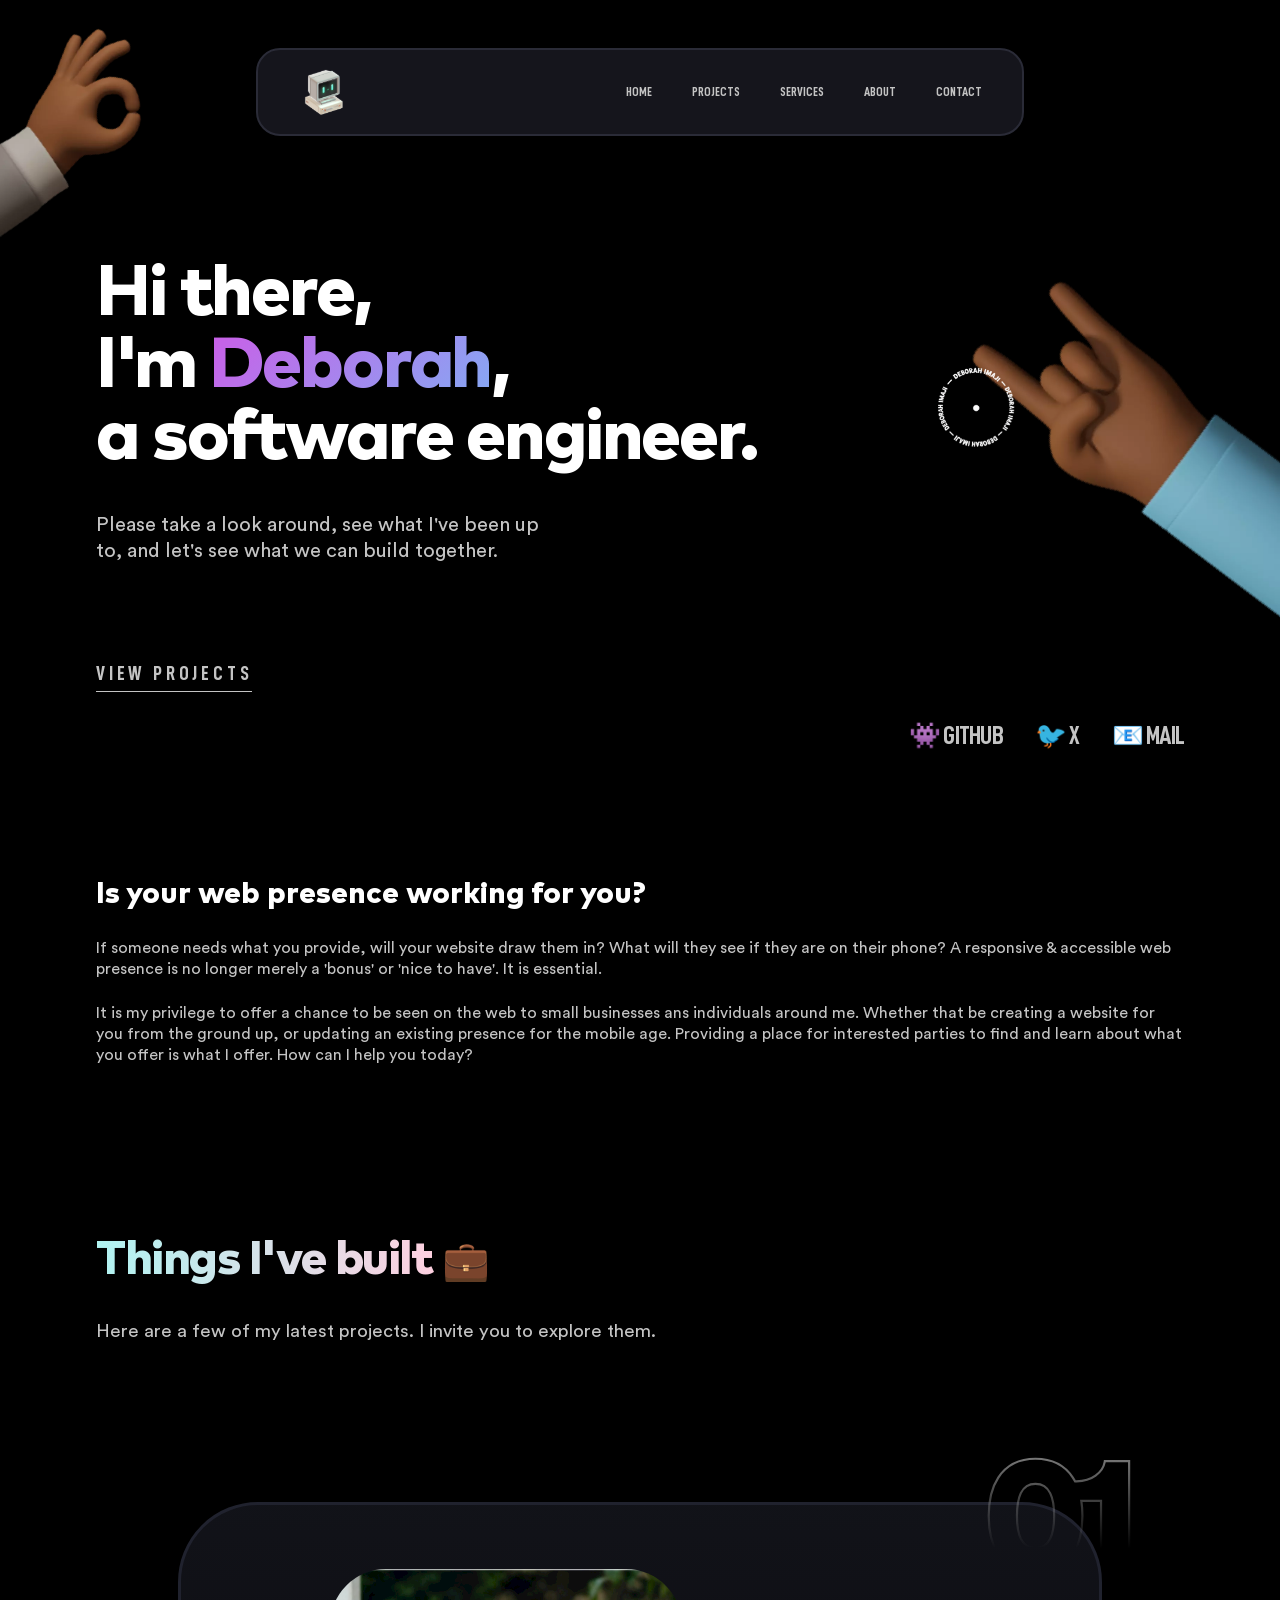
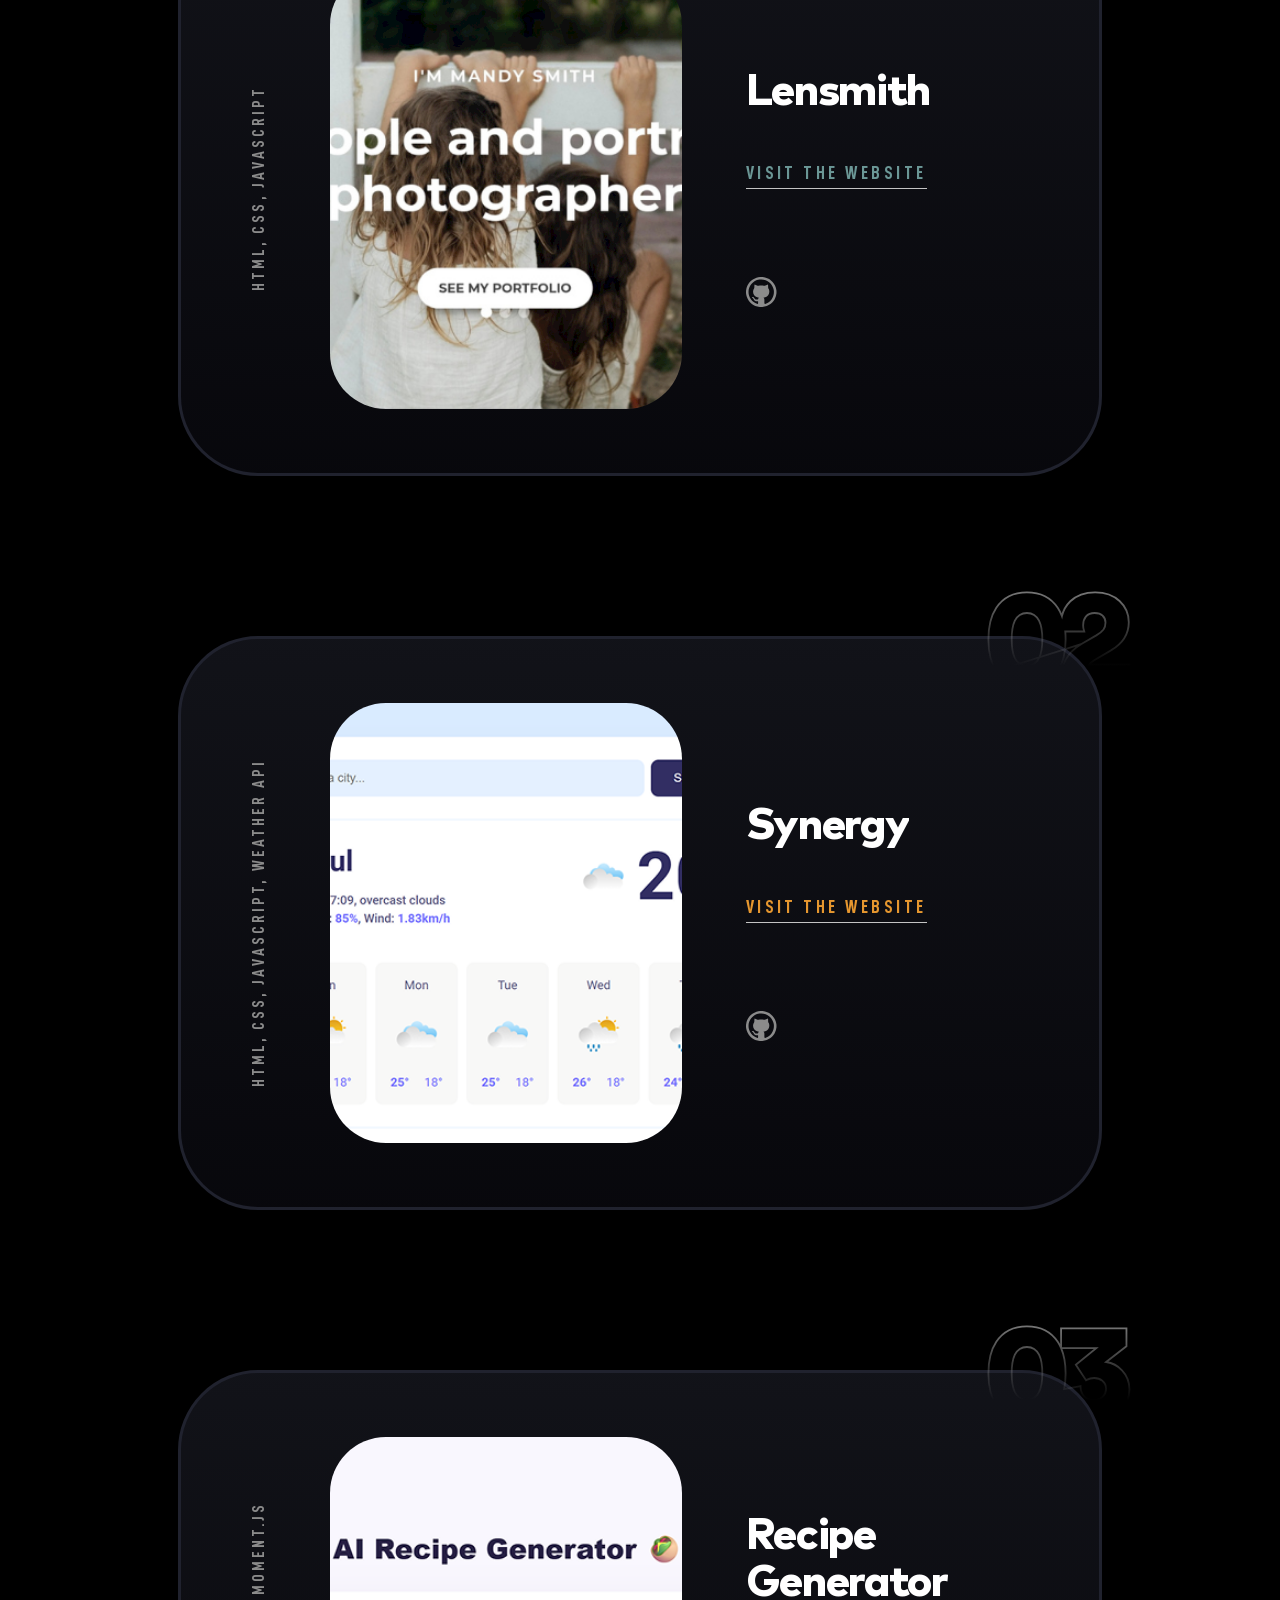
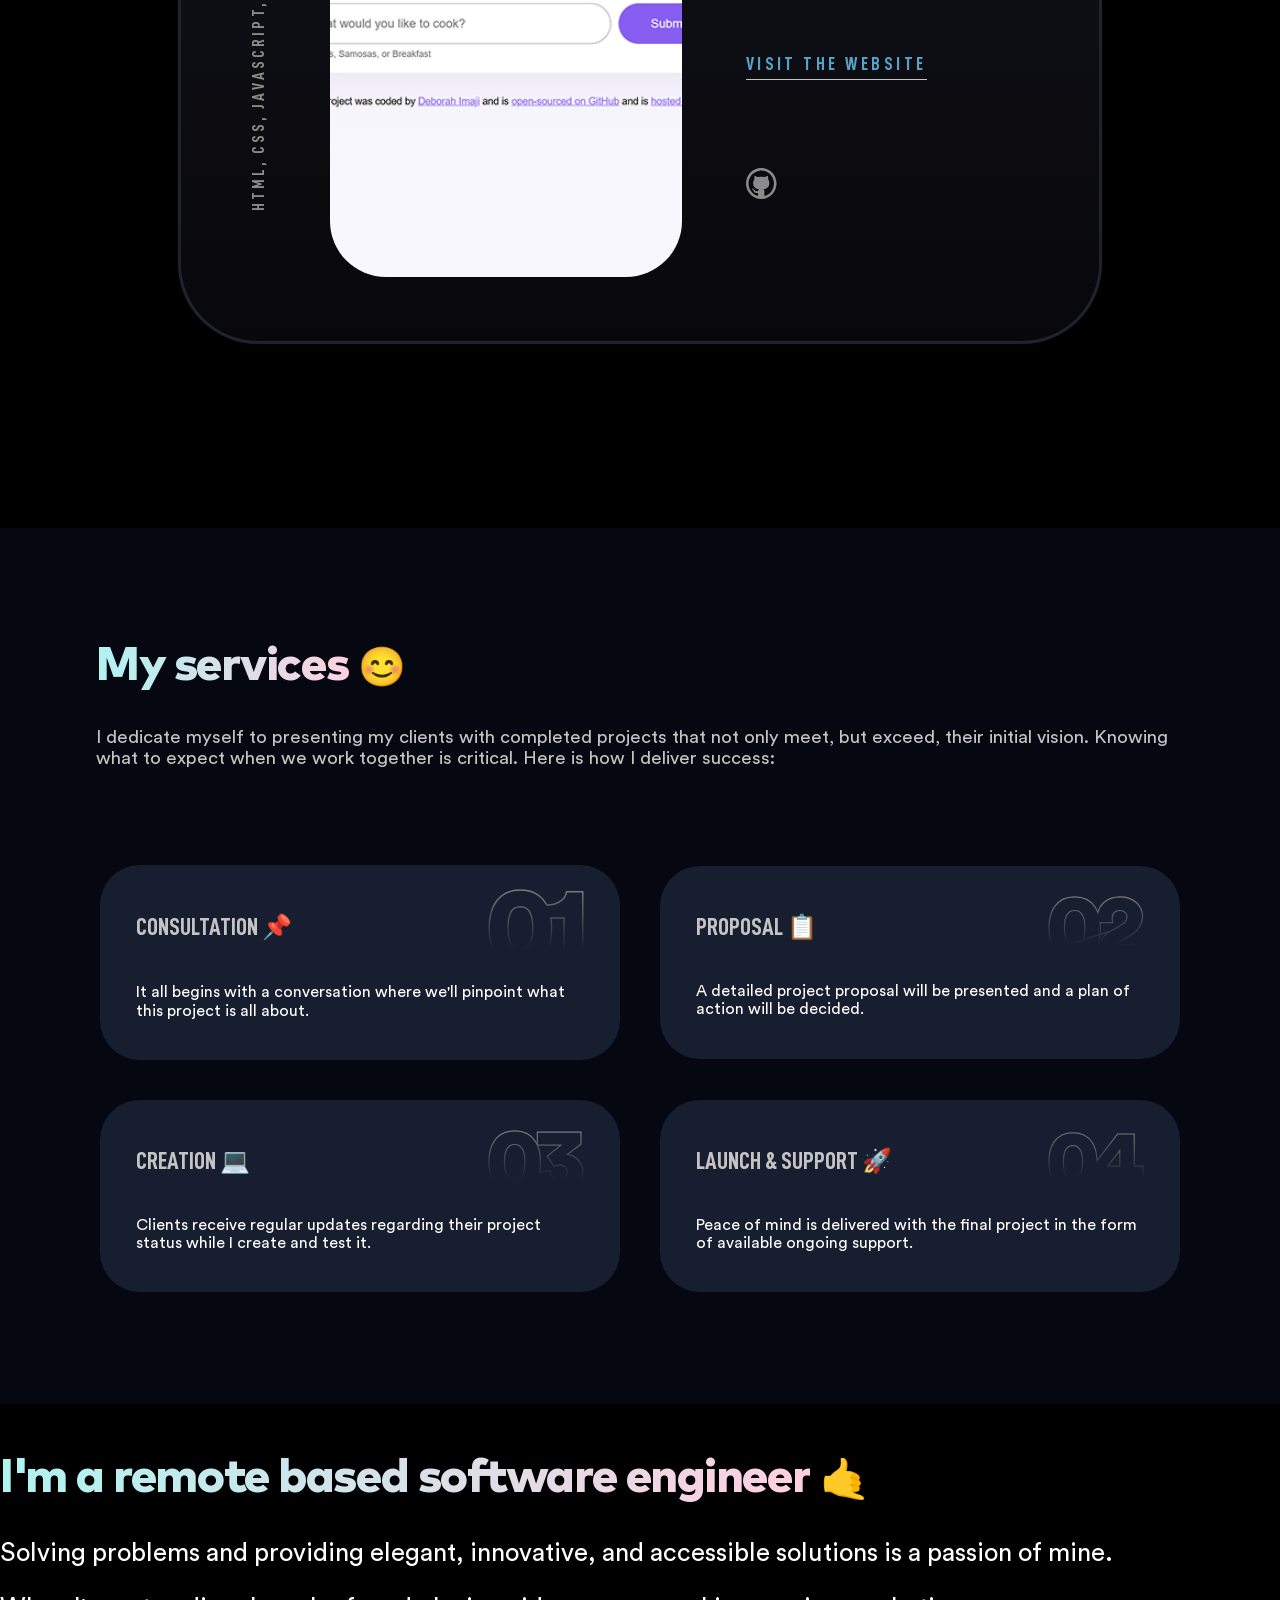
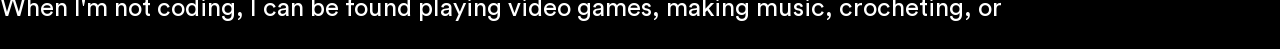
==== app/index.html @ 39cd3467 "Built services mobile" ====
<!DOCTYPE html>
<html lang="en">
	<head>
    	<meta charset="utf-8">
    	<meta name="description" content="Your description goes here">
    	<meta name="keywords" content="one, two, three">
    <meta name="viewport" content="width=device-width, initial-scale=1.0">

    <!-- FAVICON -->
    <link rel="icon" href="assets/favicon/favicon.ico">
    <link rel="apple-touch-icon" href="assets/favicon/apple-touch-icon.png">
    <link rel="manifest" href="assets/favicon/site.webmanifest">

		<title>Deborah Imaji</title>

		<!-- external CSS link -->
		<link rel="stylesheet" href="css/normalize.css">
		<link rel="stylesheet" href="css/style.css">
	</head>
	<body>

    <div class="preloader is-inview">
            <div class="preloader__wrapper">
              <div class="preloader__left">
                <img src="assets/images/deborah-imaji-logo.png" alt="Deborah's computer logo">
              </div>

              <div class="preloader__right">
      <div class="preloader__track">
        <p class="preloader__text">HTML</p>
        <p class="preloader__text">CSS</p>
        <p class="preloader__text">JAVASCRIPT</p>
        <p class="preloader__text">HTML</p>
        <p class="preloader__text">CSS</p>
        <p class="preloader__text">JAVASCRIPT</p>
      </div>
    </div>
            </div>
    </div>

    <div class="cursor"></div>

    <!-- NAVBAR -->
    <nav class="navbar">
      <img src="assets/images/deborah-imaji-logo.png" alt="Deborah's computer logo" class="nav-logo">

      <div class="nav-links">
        <a href="#home">HOME</a>
        <a href="#projects">PROJECTS</a>
        <a href="#services">SERVICES</a>
        <a href="#about">ABOUT</a>
        <a href="#contact">CONTACT</a>
      </div>

      <button class="nav-burger" id="navBurger">
        <svg width="57" height="20" viewBox="0 0 26 20"><path fill="transparent" stroke-width="1.5" stroke="#c4c4c4" d="M 2 2.5 L 57 2.5"></path><path fill="transparent" stroke-width="1.5" stroke="#c4c4c4" d="M 2 9.423 L 57 9.423" opacity="1"></path><path fill="transparent" stroke-width="1.5" stroke="#c4c4c4" d="M 2 16.346 L 27 16.346"></path></svg>
      </button>
    </nav>

    <div class="nav-menu" id="navMenu">
      <div>
        <h4 class="nav-menu-h4">DON'T BE A STRANGER</h4>
        <div class="nav-menu-socials">
          <a target="_blank" href="https://github.com/DeborahImj">👾 GITHUB</a>
          <a target="_blank" href="https://x.com/DeborahImajiEng">🐦 X</a>
          <a target="_blank" href="mailto:deborahimajieng@gmail.com">📧 MAIL</a>
        </div>
      </div>

      <div>
        <h4 class="nav-menu-h4">NEED A WEBSITE?</h4>
        <a href="mailto:deborahimajieng@gmail.com" target="_blank" class="nav-menu-cta">Tell me about it</a>
      </div>

      <div>
        <h4 class="nav-menu-h4">FEATURED PROJECTS</h4>
        <div class="nav-menu-projects">
          <a target="_blank" href="https://lensmith.netlify.app/">
            <img src="assets/images/lensmith-preview.png" alt="Lensmith project">
            <h2>Lensmith</h2>
          </a>
          <a href="https://the-synergy-app.netlify.app/" target="_blank">
            <img src="assets/images/synergy-preview.png" alt="Synergy project">
            <h2>Synergy</h2>
          </a>
          <a href="https://myrecipegenerator.netlify.app/" target="_blank">
            <img src="assets/images/recipe-generator-preview.png" alt="Recipe generator project">
            <h2>
              Recipe<br>
              Generator
            </h2>
          </a>
        </div>
      </div>
    </div>

    <!-- HOME SECTION -->
    <section id="home" class="home-section">
      <div class="home-wrapper">
        <h1 class="home-heading">
        <span>Hi there,</span><br>
        <span>I'm <span class="home-gradient">Deborah</span>,</span><br>
        <span>a software engineer.</span>
      </h1>
      <p class="home-desc">
        Please take a look around, see what I've been up to, and let's see what we can build together.
      </p>
      <a href="#projects" class="home-projects">VIEW PROJECTS</a>

      <div class="home-socials">
        <a target="_blank" href="https://github.com/DeborahImj">👾 GITHUB</a>
          <a target="_blank" href="https://x.com/DeborahImajiEng">🐦 X</a>
          <a target="_blank" href="mailto:deborahimajieng@gmail.com">📧 MAIL</a>
      </div>
      </div>
    </section>


    <!-- HOOK SECTION -->
    <section class="hook-section">
      <h3 class="hook-heading">Is your web presence working for you?</h3>
      <p class="hook-desc">
        If someone needs what you provide, will your website draw them in? What will they see if they are on their phone? A responsive & accessible web presence is no longer merely a 'bonus' or 'nice to have'. It is essential.
      </p>
      <p class="hook-desc">
        It is my privilege to offer a chance to be seen on the web to small businesses ans individuals around me. Whether that be creating a website for you from the ground up, or updating an existing presence for the mobile age. Providing a place for interested parties to find and learn about what you offer is what I offer. How can I help you today?
      </p>
    </section>


    <!-- PROJECTS SECTION -->
    <section id="projects" class="projects-section">
      <h2 class="heading-2">
        <span>Things I've built </span>
        <small>💼</small>
      </h2>
      <p class="section-paragraph">
        Here are a few of my latest projects. I invite you to explore them.
      </p>

      <div class="project-card project1">
        <div class="project-card-left">
          <h4 class="project-card-h4">HTML, CSS, JAVASCRIPT</h4>
        </div>

        <div class="project-card-middle">
          <svg width="0" height="0" style="position:absolute">
            <filter id="filter-0">
              <feTurbulence type="fractalNoise" baseFrequency="0.008 0.02" numOctaves="2" seed="4" result="noise"/>
              <feDisplacementMap in="SourceGraphic" in2="noise" scale="0" xChannelSelector="R" yChannelSelector="G"/>
            </filter>
          </svg>

          <div class="project-card-images">
            <img class="img-a" src="assets/images/lensmith-preview.png" alt="Lensmith preview">
            <img class="img-b" src="assets/images/lensmith02.png" alt="Lensmith alternate view">
          </div>
        </div>

        <div class="project-card-right">
          <h3>Lensmith</h3>
          <a href="https://lensmith.netlify.app/" target="_blank" class="project-card-link">VISIT THE WEBSITE</a>
          <a href="https://github.com/DeborahImaji/lensmith" target="_blank">
            <img src="assets/images/github.svg" alt="GitHub icon">
          </a>
        </div>
      </div>
      
      <div class="project-card project2">
        <div class="project-card-left">
          <h4 class="project-card-h4">HTML, CSS, JAVASCRIPT, WEATHER API</h4>
        </div>

        <div class="project-card-middle">
          <svg width="0" height="0" style="position:absolute">
            <filter id="filter-0">
              <feTurbulence type="fractalNoise" baseFrequency="0.008 0.02" numOctaves="2" seed="4" result="noise"/>
              <feDisplacementMap in="SourceGraphic" in2="noise" scale="0" xChannelSelector="R" yChannelSelector="G"/>
            </filter>
          </svg>

          <div class="project-card-images">
            <img class="img-a" src="assets/images/synergy-preview.png" alt="Synergy preview">
            <img class="img-b" src="assets/images/synergy02.png" alt="Synergy alternate view">
          </div>
        </div>

        <div class="project-card-right">
          <h3>Synergy</h3>
          <a href="https://the-synergy-app.netlify.app/" target="_blank" class="project-card-link">VISIT THE WEBSITE</a>
          <a href="https://github.com/DeborahImaji/synergy" target="_blank">
            <img src="assets/images/github.svg" alt="GitHub icon">
          </a>
        </div>
      </div>
      
      <div class="project-card project3">
        <div class="project-card-left">
          <h4 class="project-card-h4">HTML, CSS, JAVASCRIPT, MOMENT.JS</h4>
        </div>

        <div class="project-card-middle">
          <svg width="0" height="0" style="position:absolute">
            <filter id="filter-0">
              <feTurbulence type="fractalNoise" baseFrequency="0.008 0.02" numOctaves="2" seed="4" result="noise"/>
              <feDisplacementMap in="SourceGraphic" in2="noise" scale="0" xChannelSelector="R" yChannelSelector="G"/>
            </filter>
          </svg>

          <div class="project-card-images">
            <img class="img-a" src="assets/images/recipe-generator-preview.png" alt="Recipe generator preview">
            <img class="img-b" src="assets/images/recipe-generator02.png" alt="Recipe generator alternate view">
          </div>
        </div>

        <div class="project-card-right">
          <h3>Recipe<br>Generator</h3>
          <a href="https://myrecipegenerator.netlify.app/" target="_blank" class="project-card-link">VISIT THE WEBSITE</a>
          <a href="https://github.com/DeborahImaji/recipe-generator" target="_blank">
            <img src="assets/images/github.svg" alt="GitHub icon">
          </a>
        </div>
      </div>
    </section>


    <!-- SERVICES SECTION -->
    <section id="services" class="services-section">
      <h2 class="heading-2">
        <span>My services </span>
        <small>😊</small>
      </h2>
      <p class="section-paragraph">I dedicate myself to presenting my clients with completed projects that not only meet, but exceed, their initial vision. Knowing what to expect when we work together is critical. Here is how I deliver success:</p>

      <section class="service-gallery">
        <div class="service-card">
          <div class="service-card-top">
            <h3>Consultation 📌</h3>
            <img src="assets/images/01.svg" alt="Number 1 icon">
          </div>
          <p class="service-card-desc">
            It all begins with a conversation where we'll pinpoint what this project is all about.
          </p>
        </div>

        <div class="service-card">
          <div class="service-card-top">
            <h3>Proposal 📋</h3>
            <img src="assets/images/02.svg" alt="Number 2 icon">
          </div>
          <p class="service-card-desc">
            A detailed project proposal will be presented and a plan of action will be decided.
          </p>
        </div>

        <div class="service-card">
          <div class="service-card-top">
            <h3>Creation 💻</h3>
            <img src="assets/images/03.svg" alt="Number 3 icon">
          </div>
          <p class="service-card-desc">
            Clients receive regular updates regarding their project status while I create and test it.
          </p>
        </div>

        <div class="service-card">
          <div class="service-card-top">
            <h3>Launch & Support 🚀</h3>
            <img src="assets/images/04.svg" alt="Number 4 icon">
          </div>
          <p class="service-card-desc">
            Peace of mind is delivered with the final project in the form of available ongoing support.
          </p>
        </div>
      </section>
    </section>


    <!-- ABOUT SECTION -->
    <section id="about" class="about-section">
      <div class="about-left">
        <h2 class="heading-2">
          <span>I'm a remote based software engineer</span>
          <small>🤙</small>
        </h2>
        <p class="about-desc">
          Solving problems and providing elegant, innovative, and accessible solutions is a passion of mine.
        </p>
        <p class="about-desc">
          When I'm not coding, I can be found playing video games, making music, crocheting, or 
        </p>
      </div>
    </section>
    
		<script type="text/javascript" src="js/main.js"></script>
	</body>
</html>
---- app/css/style.css ----
/* Box Model Hack */
* {
     box-sizing: border-box;
}

/* Clear fix hack */
.clearfix:after {
     content: ".";
     display: block;
     clear: both;
     visibility: hidden;
     line-height: 0;
     height: 0;
}

.clear {
	clear: both;
}

/******************************************
/* BASE STYLES
/*******************************************/

:root {
  --color-white: #FFF;
  --color-gray: #C4C4C4;
  --color-black: #000;
  --color-purple: #8000FF;
  --color-light-purple: #CF59E6;
  --color-light-blue: #6BC5F8;
}

@font-face {
  font-family: 'Circular Std Book';
  src: url('../assets/fonts/CircularStd-Book.woff');
  font-weight: normal;
  font-style: normal;
  font-display: swap;
}

@font-face {
  font-family: 'D-DIN Condensed';
  src: url('../assets/fonts/D-DINCondensed-Bold.woff');
  font-weight: normal;
  font-style: normal;
  font-display: swap;
}

@font-face {
  font-family: 'Mark Pro';
  src: url('../assets/fonts/MarkPro-Heavy.woff');
  font-weight: normal;
  font-style: normal;
  font-display: swap;
}

body {
  background: #000;
  color: var(--color-white);
  font-family: 'Circular Std Book', sans-serif;
  font-size: 1.6rem;
  overflow-x: hidden;
}

a {
  color: var(--color-white);
  text-decoration: none;
}


/******************************************
/* LAYOUT
/*******************************************/

/* PRELOADER */

.preloader {
  background: #10101A;
  display: grid;
  height: 100vh;
  left: 0;
  place-content: center;
  position: fixed;
  top: -100vh;
  transition: top 0.8s ease-in-out;
  width: 100vw;
  z-index: 129993994;
}

.preloader.is-inview {
  top: 0;
}

.preloader__wrapper {
  align-items: center;
  display: flex;
  justify-content: center;
}

.preloader__left {
  margin: 0 0.5rem 0 0;
  opacity: 1;
  transform: none;
}

.preloader__left img {
  width: 50px;
}

.preloader__right {
  height: 2.3rem;
  margin: 0 0 0 0.5rem;
  opacity: 1;
  overflow: hidden;
  position: relative;
  transform: none;
  width: max-content;
}

.preloader__right:after, .preloader__right:before {
  content: "";
  display: block;
  height: 100%;
  left: 0;
  position: absolute;
  top: 0;
  width: 100%;
  z-index: 1;
}

.preloader__right:before {
  background-image: linear-gradient(180deg, #10101A 5%, rgba(16,16,26,0) 30%);
}

.preloader__right:after {
  background-image: linear-gradient(0deg, #10101A 5%, rgba(16,16,26,0) 30%);
}

.preloader__text {
  color: var(--color-white);
  font-family: 'D-DIN Condensed', sans-serif;
  font-size: 1.125rem;
  font-weight: 700;
  letter-spacing: 0.19em;
  line-height: 2.3rem; 
  height: 2.3rem;
  margin: 0;
}

.preloader__track {
  animation: preloaderCarousel 4.5s cubic-bezier(0.77, 0, 0.175, 1) infinite;
}

@keyframes preloaderCarousel {
  0%, 25% {
    transform: translateY(0);
  }
  33%, 58% {
    transform: translateY(-2.3rem);
  }
  66%, 91% {
    transform: translateY(-4.6rem);
  }
  100% {
    transform: translateY(-6.9rem);
  }
}

/* CURSOR */

.cursor {
  background-image: url('../assets/images/cursor.png');
  background-repeat: no-repeat;
  background-size: contain;
  height: 6rem;
  pointer-events: none;
  position: absolute;
  right: 20%;
  top: 40%;
  width: 6rem;
  z-index: 1233333;
  animation: cursorAnim 10s linear infinite;
}

@keyframes cursorAnim {
  0% {
    transform: rotate(0deg);
  } 100% {
    transform: rotate(1turn);
  }
}

@media all and (max-width: 800px) {
  .cursor {
    opacity: 0;
  }
}

/* NAVBAR */

.navbar {
  align-items: center;
  backdrop-filter: blur(104px);
  background: rgba(42,43,56,0.5);
  border: 0.15rem solid #2A2B37;
  border-radius: 1.5rem;
  display: flex;
  justify-content: space-between;
  left: 0;
  margin: 0 auto;
  padding: 1rem 2.5rem;
  position: fixed;
  right: 0;
  top: 3rem;
  width: 60%;
  z-index: 999;
}

.nav-logo {
  width: 3.25rem;
}

.nav-links {
  align-items: center;
  display: flex;
  gap: 40px;
  justify-content: flex-end;
}

.nav-links a {
  color: var(--color-gray);
  font-family: 'D-DIN Condensed', sans-serif;
  font-size: 0.8rem;
  transition: all 0.3s ease-in-out;
}

.nav-links a:hover {
  color: var(--color-white);
}

.nav-burger {
  background: transparent;
  border: none;
  cursor: pointer;
  display: none;
  outline: none;
}

.nav-menu {
  align-items: center;
  background: #050810;
  color: var(--color-white);
  display: flex;
  flex-direction: column;
  gap: 3rem;
  height: 100vh;
  justify-content: center;
  left: -100vw;
  overflow: hidden;
  padding: 5rem 2rem 0 2rem;
  position: fixed;
  text-align: center;
  top: 0;
  transition: all 0.5s ease-in-out;
  width: 100%;
  z-index: 5;
}

.nav-menu.active {
    left: 0;
}

.nav-menu-socials {
  align-items: center;
  display: flex;
  gap: 2rem;
  justify-content: space-between;
}

.nav-menu-socials a {
  color: var(--color-light-blue);
  font-family: 'D-DIN Condensed', sans-serif;
  font-size: 1.5rem;
  font-weight: 100;
  letter-spacing: -0.03em;
  line-height: 92.4%;
  transition: all 0.3s ease-in-out;
}

.nav-menu-socials a:hover {
  color: var(--color-white);
}

.nav-menu-h4 {
  font-family: 'D-DIN Condensed', sans-serif;
  font-size: 1rem;
  font-weight: 100;
  letter-spacing: 0.19em;
  line-height: 92.4%;
}

.nav-menu-cta {
  color: var(--color-white);
  font-family: 'Mark Pro', sans-serif;
  font-size: 2.5rem;
  letter-spacing: -0.03rem;
  transition: all 0.3s ease-in-out;
}

.nav-menu-cta:hover {
  color: var(--color-light-purple);
}

.nav-menu img {
  width: 50px;
}

.nav-menu-projects {
  align-items: center;
  display: flex;
  gap: 1rem;
  justify-content: space-between;
}

.nav-menu-projects a {
  font-family: 'Mark Pro', sans-serif;
  font-size: 0.6rem;
  height: 7.5rem;
  letter-spacing: -0.085em;
  line-height: 130%;
  position: relative;
  transition: all 0.3s ease-in-out;
}

.nav-menu-projects a:hover {
  transform: scale(1.1);
}

.nav-menu-projects a::before {
  content: "";
  position: absolute;
  top: 0;
  left: 0;
  width: 100%;
  height: 100%;
  background: rgba(0, 0, 0, 0.3);
  z-index: 1;
  transition: background 0.3s ease;
}

.nav-menu-projects a:hover::before {
  background: rgba(0, 0, 0, 0.7);
}

.nav-menu-projects img {
  border-radius: 1.15rem;
  height: 100%;
  object-fit: cover;
  transition: all 0.3s ease-in-out;
  width: 100%;
}

.nav-menu-projects h2 {
  color: var(--color-white);
  left: 15%;
  position: absolute;
  top: 35%;
  z-index: 2;
}

@media screen and (max-width: 800px) {
  .navbar {
    border: 0.1rem solid #2A2B37;
    border-radius: 1rem;
    padding: 0.65rem 1rem;
    top: 2.25rem;
    width: 70%;
  }
  .nav-logo {
    width: 2.5rem;
  }
  .nav-links {
    display: none;
  }
  .nav-burger {
    display: inline-block;
  }
}


/* HOME SECTION */

.home-section {
  position: relative;
}

.home-section:before {
  background-image: url('../assets/images/hand-left.webp');
  background-repeat: no-repeat;
  background-size: contain;
  content: "";
  display: block;
  height: 22rem;
  left: 0;
  position: absolute;
  top: 0;
  width: 22rem;
}


.home-section:after {
  background-image: url('../assets/images/hand-right.webp');
  background-repeat: no-repeat;
  background-size: contain;
  content: "";
  display: block;
  height: 40rem;
  position: absolute;
  right: 0;
  top: 12.5rem;
  width: 20rem;
  z-index: -1;
}

.home-wrapper {
  padding: 12.5rem 6rem 0 6rem;
}

.home-heading {
  color: var(--color-white);
  font-family: 'Mark Pro', sans-serif;
  font-size: 4.5rem;
  letter-spacing: -0.03em;
  line-height: 100%;
}

.home-gradient {
  background: linear-gradient(-45deg, var(--color-light-blue), var(--color-light-purple), var(--color-light-blue), var(--color-light-purple));
  background-clip: text;
  -webkit-background-clip: text;
  -webkit-text-fill-color: transparent;
  background-size: 400% 400%;
  animation: gradient 3s ease infinite;
}

@keyframes gradient {
  0% {
    background-position: 0% 50%;
  } 50% {
    background-position: 100% 50%;
  } 100% {
    background-position: 0% 50%;
  }
}

.home-desc {
  color: var(--color-gray);
  font-size: 1.25rem;
  line-height: 130.4%;
  width: 41%;
}

.home-projects {
  border-bottom: 1.25px solid var(--color-gray);
  color: var(--color-gray);
  display: inline-block;
  font-family: 'D-DIN Condensed', sans-serif;
  font-size: 1.25rem;
  letter-spacing: 0.19em;
  line-height: 92.4%;
  margin: 5rem 0 0 0;
  padding: 0 0 0.5rem 0;
}

.home-socials {
  align-items: center;
  display: flex;
  gap: 2rem;
  justify-content: flex-end;
  margin: 2rem 0 0 0;
  width: 100%;
}

.home-socials a {
  color: var(--color-gray);
  font-family: 'D-DIN Condensed', sans-serif;
  letter-spacing: -0.03em;
  line-height: 92.4%;
  transition: all 0.3s ease-in-out;
}

.home-socials a:hover {
  color: var(--color-white);
}

@media screen and (max-width: 800px) {
  .home-section:before {
    height: 12.5rem;
    top: 0.5rem;
    width: 12.5rem;
  }
  .home-section:after {
    height: 20rem;
    top: 26rem;
    width: 10rem;
  }
  .home-wrapper {
    padding: 10rem 2rem 0 2rem;
  }
  .home-heading {
    font-size: 2.75rem;
  }
  .home-desc {
    font-size: 1rem;
    width: 100%;
  }
  .home-projects {
    font-size: 0.9rem;
    margin: 4rem 0 0 0;
  }
  .home-socials {
    gap: 1.25rem;
    margin: 6rem 0 0 0;
  }
  .home-socials a {
    font-size: 1rem;
  }
}


/* HOOK SECTION */
.hook-section {
  padding: 6rem 6rem 2rem 6rem;
}

.hook-heading {
  font-family: 'Mark Pro', sans-serif;
}

.hook-desc {
  color: var(--color-gray);
  font-size: 1rem;
  line-height: 130.4%;
  margin: 0 0 1.5rem 0;
}

@media screen and (max-width: 800px) {
  .hook-section {
    padding: 6rem 2rem 2rem 2rem;
  }
  .hook-heading {
    font-size: 1.05rem;
  }
  .hook-desc {
    font-size: 0.75rem;
  }
}


/* PROJECTS SECTION */

.projects-section {
  padding: 4rem 6rem 1.5rem 6rem;
}

.heading-2 {
  font-family: 'Mark Pro', sans-serif;
  font-size: 3rem;
  letter-spacing: -0.03em;
}

.heading-2 span {
  background-image: linear-gradient(90deg, #B0F3F1, #FFCFDF);
  background-clip: text;
  -webkit-background-clip: text;
  -webkit-text-fill-color: transparent;
}

.section-paragraph {
  color: var(--color-gray);
  font-size: 1.15rem;
}

.project-card {
  align-items: center;
  backdrop-filter: blur(54px);
  -webkit-backdrop-filter: blur(54px);
  background: linear-gradient(180deg, rgba(35,37,49,0.5), rgba(15,15,24,0.5));
  border: 0.2rem solid #20222E;
  border-radius: 5rem;
  display: flex;
  justify-content: flex-start;
  margin: 10rem auto;
  padding: 4rem 3rem;
  position: relative;
  width: 85%;
}

.project-card:first-of-type:before {
  background-image: url('../assets/images/01.svg');
}

.project-card:nth-of-type(2):before {
  background-image: url('../assets/images/02.svg');
}

.project-card:nth-of-type(3):before {
  background-image: url('../assets/images/03.svg');
}

.project-card:before {
  background-size: contain;
  background-repeat: no-repeat;
  content: "";
  display: block;
  height: 9rem;
  position: absolute;
  right: -2rem;
  top: -3rem;
  width: 9rem;
}

.project-card-h4 {
  color: #8B8B8B;
  font-family: 'D-DIN Condensed', sans-serif;
  font-size: 1rem;
  letter-spacing: 0.19em;
  writing-mode: vertical-rl;
  transform: rotate(180deg);
}

.project-card-middle {
  border-radius: 3.5rem;
  height: 27.5rem;
  margin: 0 0 0 2.5rem;
  overflow: hidden;
  position: relative;
  width: 22rem;
}

.project-card-images {
  filter: url(#filter-0);
  inset: 0;
  position: absolute;
}

.project-card-images img {
  height: 100%;
  inset: 0;
  object-fit: cover;
  position: absolute;
  transition: opacity 0.7s ease;
  width: 100%;
}

.img-b {
  opacity: 0;
}

.project-card-middle:hover .img-b {
  opacity: 1;
}

.project-card-middle:hover .img-a {
  opacity: 0;
}

.project-card-right {
  align-items: flex-start;
  display: flex;
  flex-direction: column;
  justify-content: center;
  margin: 0 0 0 4rem;
}

.project-card-right h3 {
  font-family: 'Mark Pro', sans-serif;
  font-size: 2.75rem;
  letter-spacing: -0.03em;
  line-height: 105%;
  margin: 0 0 3rem 0;
  padding: 0 0 0.5rem 0;
  animation: gradient 3s ease-in-out infinite;
}

.project1 .project-card-right h3 {
  background: linear-gradient(-45deg, #63898A, #9FBCBF, var(--color-white), var(--color-white), var(--color-white));
  background-clip: text;
  -webkit-background-clip: text;
  -webkit-text-fill-color: transparent;
  background-size: 400% 400%;
}

.project2 .project-card-right h3 {
  background: linear-gradient(-45deg, #FBB034, #FD0, var(--color-white), var(--color-white), var(--color-white));
  background-clip: text;
  -webkit-background-clip: text;
  -webkit-text-fill-color: transparent;
  background-size: 400% 400%;
}

.project3 .project-card-right h3 {
  background: linear-gradient(-45deg, #045DE9, #09C6F9, var(--color-white), var(--color-white), var(--color-white));
  background-clip: text;
  -webkit-background-clip: text;
  -webkit-text-fill-color: transparent;
  background-size: 400% 400%;
}

.project-card-link {
  border-bottom: 1.25px solid var(--color-gray);
  font-family: 'D-DIN Condensed', sans-serif;
  font-size: 1.15rem;
  letter-spacing: 0.19em;
  line-height: 92.4%;
  margin: 0 0 5.5rem 0;
  padding: 0 0 0.4rem 0;
  transition: all 0.3s ease-in-out;
}

.project1 .project-card-link {
  color: #6B9796;
}

.project2 .project-card-link {
  color: #E6972F;
}

.project3 .project-card-link {
  color: #57A3C7;
}

.project-card-link:hover {
  color: var(--color-white);
}

.project-card-right img {
  width: 2rem;
}

@media screen and (max-width: 800px) {
  .projects-section {
    padding: 4rem 2rem 0 2rem;
  }
  .heading-2 {
    font-size: 2rem;
  }
  .section-paragraph {
    font-size: 0.9rem;
  }
  .project-card {
    align-items: flex-start;
    border: 0.125rem solid #20222E;
    border-radius: 2.25rem;
    flex-direction: column;
    justify-content: center;
    margin: 6.5rem auto 7.5rem auto;
    padding: 2.15rem 1.75rem 2rem 1.75rem;
    width: 88.5%;
  }
  .project-card:before {
    height: 6rem;
    right: -1rem;
    top: -2rem;
    width: 6rem;
  }
  .project-card-h4 {
    display: none;
  }
  .project-card-middle {
    border-radius: 1.5rem;
    height: 18.5rem;
    margin: 0 0 1.5rem 0;
    width: 100%;
  }
  .project-card-right {
    margin: 0;
  }
  .project-card-right h3 {
    font-size: 2rem;
    margin: 0 0 1.25rem 0;
  }
  .project-card-link {
    font-size: 0.9rem;
    margin: 0 0 2rem 0;
  }
  .project-card-right img {
    width: 1.5rem;
  }
}


/* SERVICES SECTION */

.services-section {
  background: #050810;
  padding: 4rem 6rem 7rem 6rem;
}

.service-gallery {
  align-items: center;
  display: flex;
  flex-wrap: wrap;
  gap: 2.5rem;
  justify-content: center;
  margin: 6rem 0 0 0;
}

.service-card {
  background: #171E2F;
  border-radius: 2.5rem;
  padding: 1.5rem 2.25rem;
  transition: all 0.5s ease-in-out;
  width: calc(50% - 1.5rem);
}

.service-card:hover {
  transform: scale(1.1);
}

.service-card-top {
  align-items: center;
  display: flex;
  justify-content: space-between;
}

.service-card-top h3 {
  color: var(--color-gray);
  font-family: 'D-DIN Condensed', sans-serif;
  font-size: 1.5rem;
  text-transform: uppercase;
  
}

.service-card-top img {
  width: 6rem;
}

.service-card-desc {
  font-size: 1rem;
}

@media screen and (max-width: 800px) {
  .services-section {
    padding: 3rem 2rem 7rem 2rem;
  }
  .service-gallery {
    flex-direction: column;
    gap: 1.25rem;
    justify-content: flex-start;
    margin: 3rem 0 0 0;
  }
  .service-card {
    padding: 1rem 1.5rem;
    width: 100%;
  }
  .service-card-top h3 {
    font-size: 1.25rem;
  }
  .service-card-top img {
    width: 4.5rem;
  }
  .service-card-desc {
    font-size: 0.9rem;
  }
}

/******************************************
/* ADDITIONAL STYLES
/*******************************************/
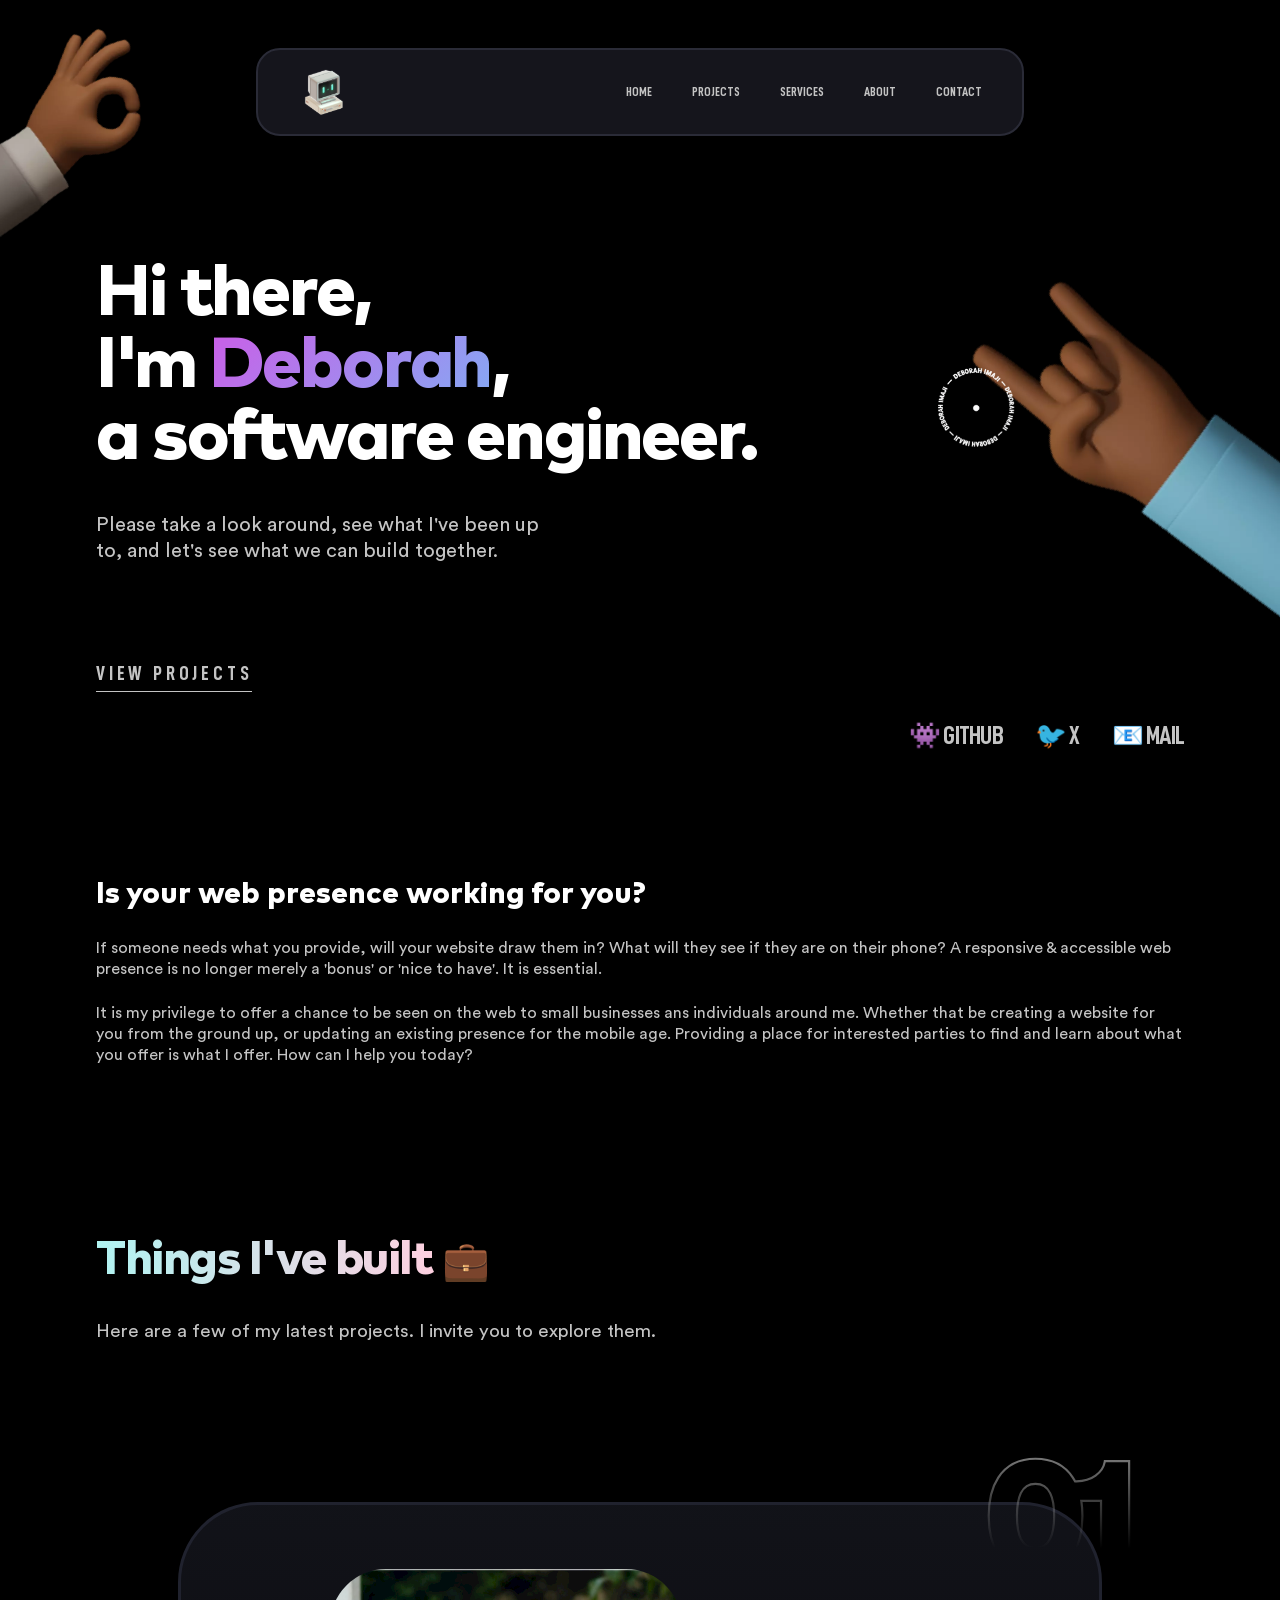
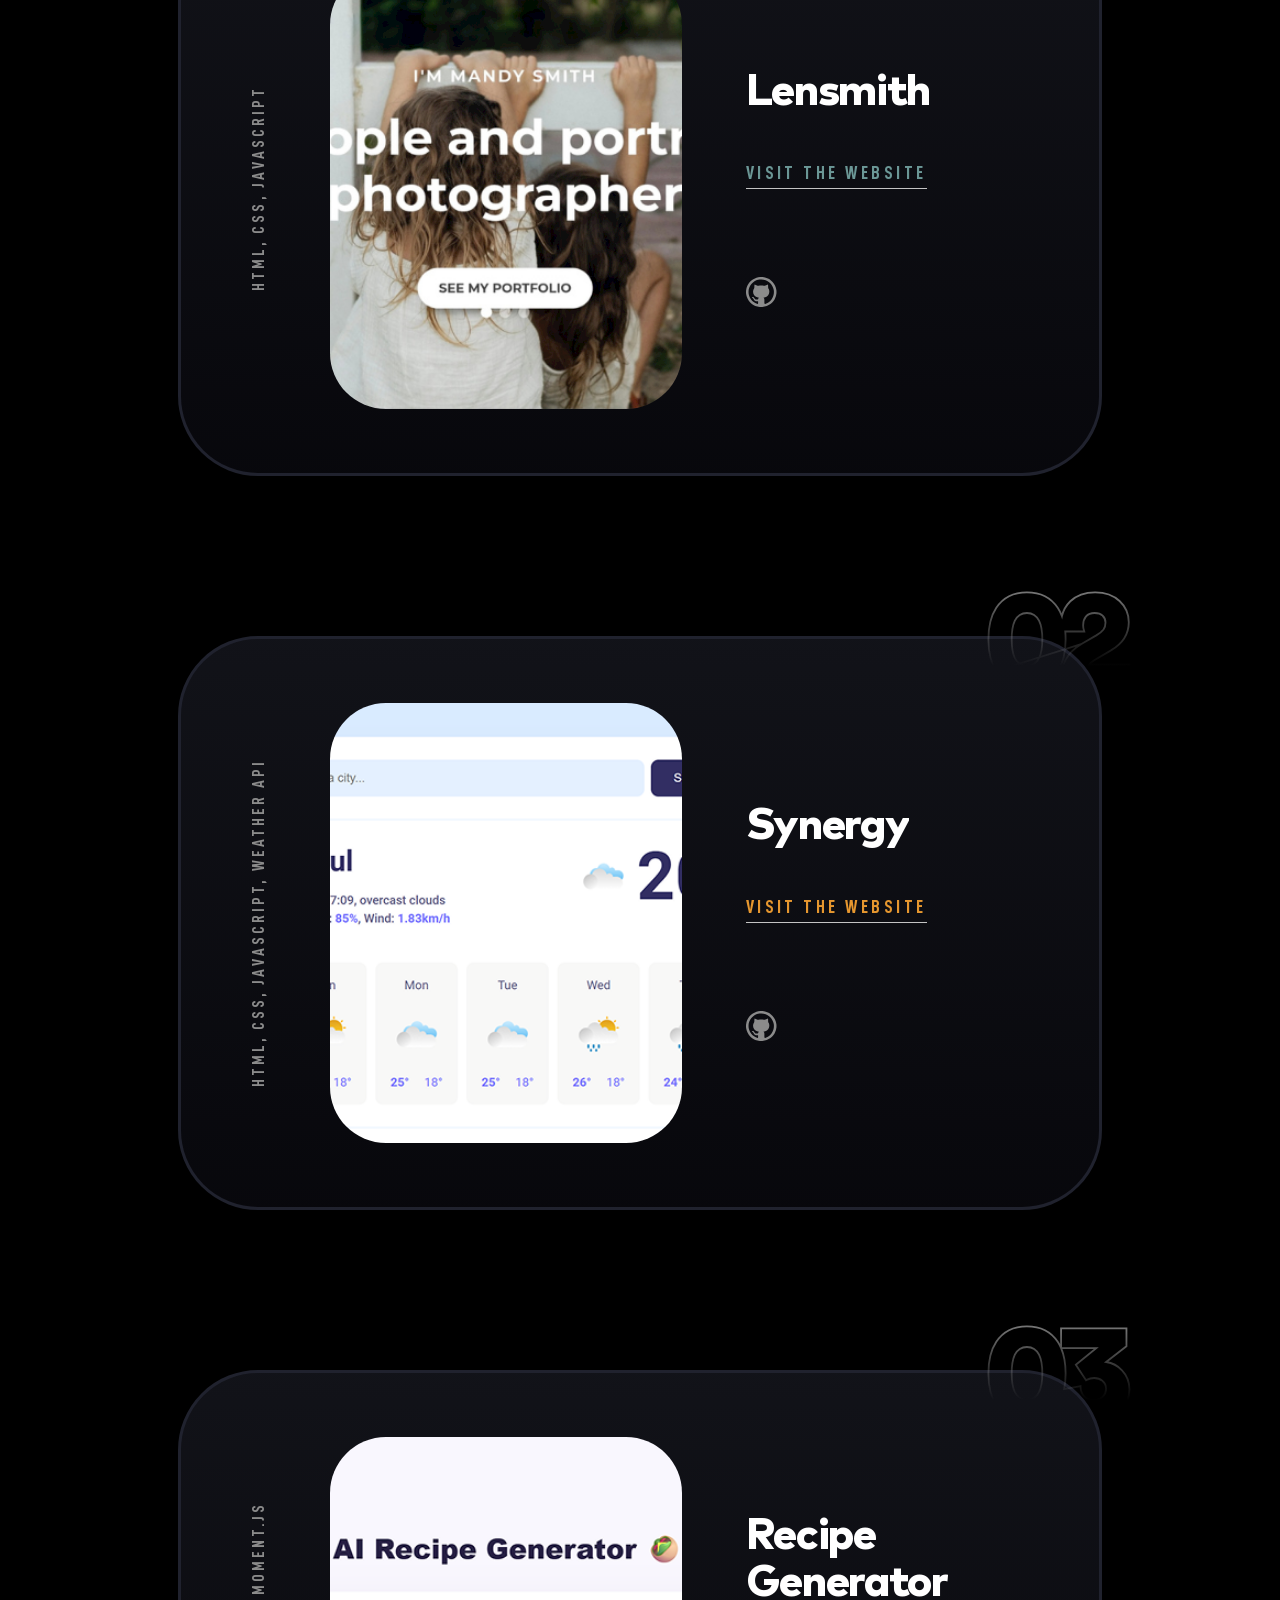
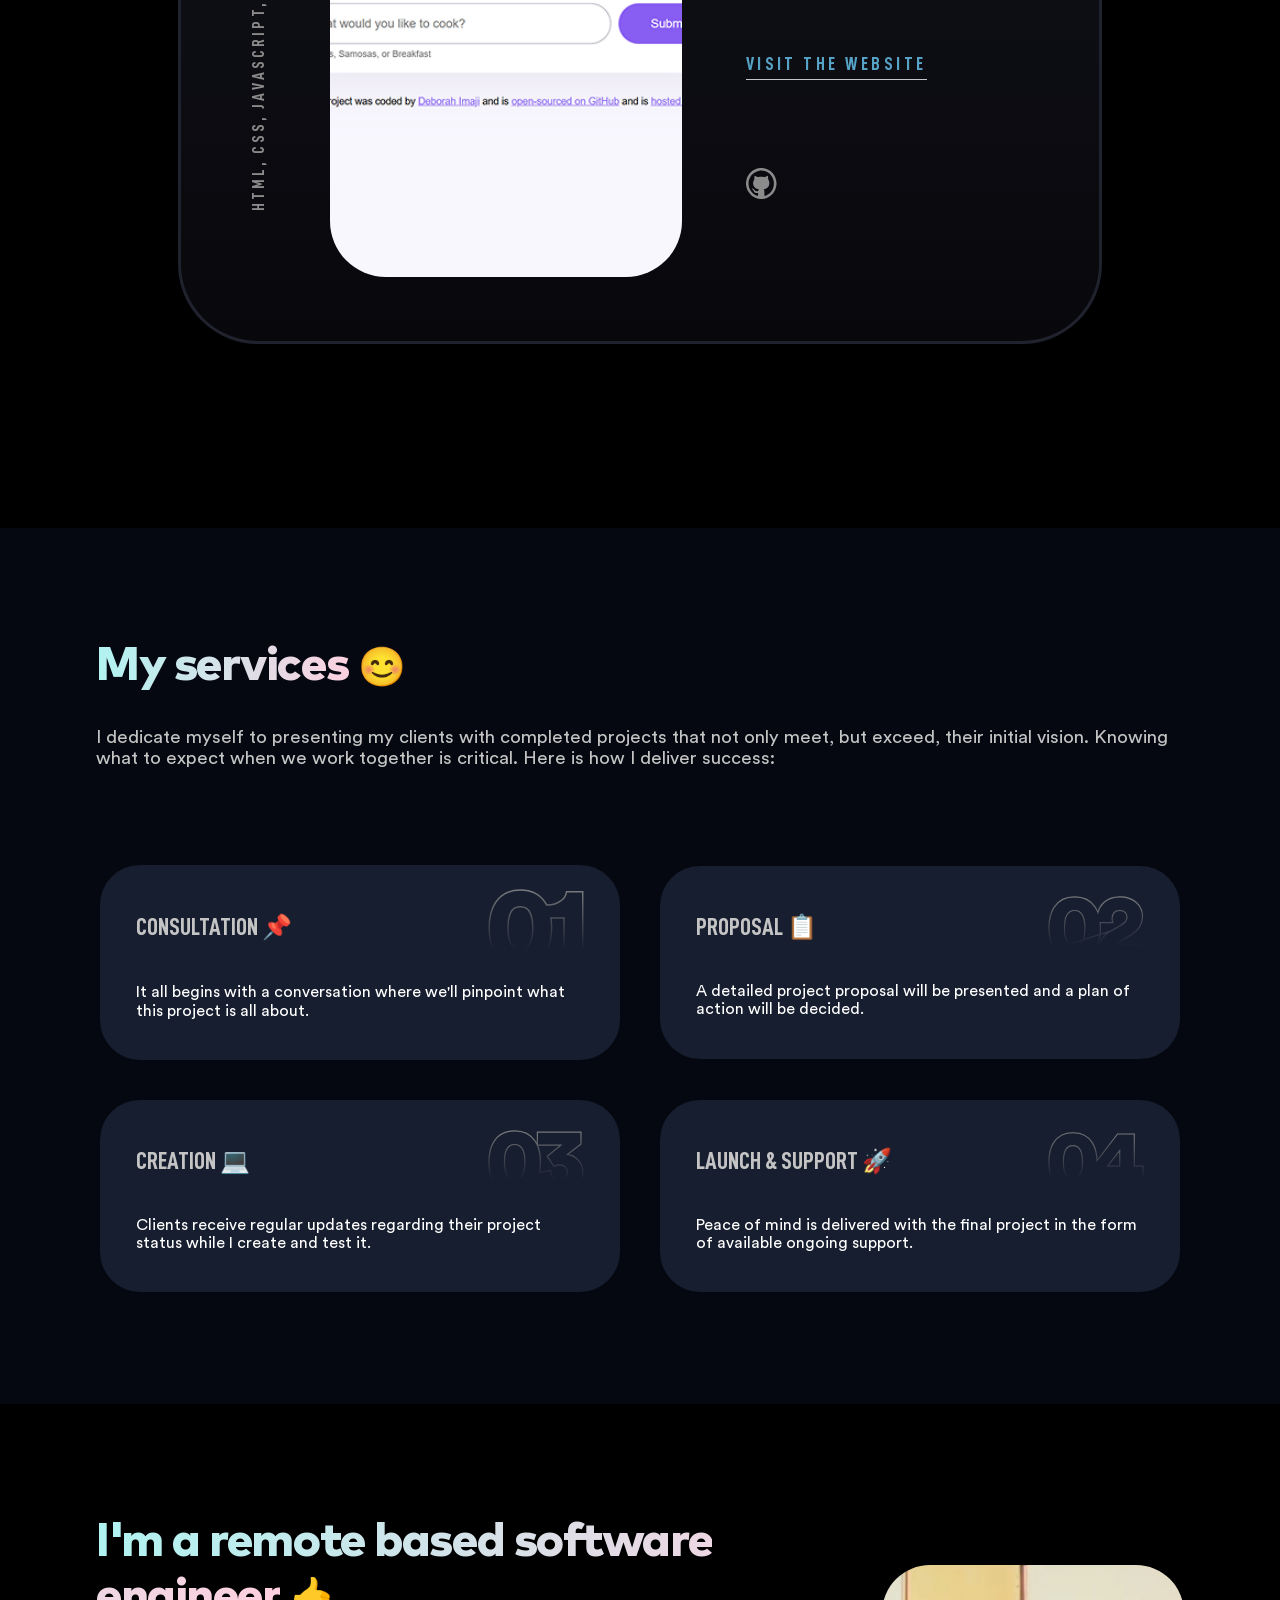
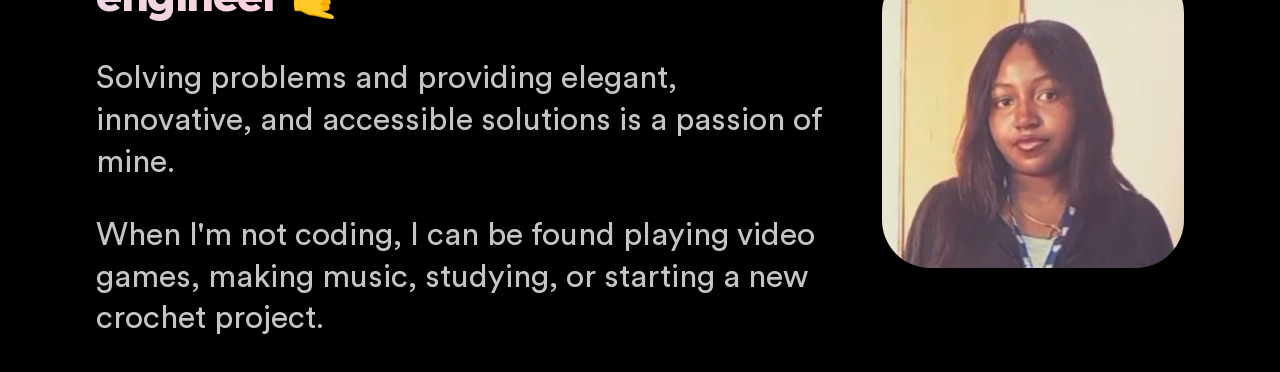
==== commit 63e92ae4: "Built about section" ====
--- a/app/index.html
+++ b/app/index.html
@@ -287,8 +287,12 @@
           Solving problems and providing elegant, innovative, and accessible solutions is a passion of mine.
         </p>
         <p class="about-desc">
-          When I'm not coding, I can be found playing video games, making music, crocheting, or 
+          When I'm not coding, I can be found playing video games, making music, studying, or starting a new crochet project. 
         </p>
+      </div>
+
+      <div class="about-right">
+        <img src="assets/images/deborah-imaji-headshot.jpg" alt="Deborah's headshot">
       </div>
     </section>
     
--- a/app/css/style.css
+++ b/app/css/style.css
@@ -865,6 +865,36 @@
   }
 }
 
+
+/* ABOUT SECTION */
+
+.about-section {
+  align-items: center;
+  display: flex;
+  gap: 3rem;
+  justify-content: space-between;
+  padding: 4rem 6rem 0 6rem;
+}
+
+.about-left {
+  width: calc(70% - 1.5rem);
+}
+
+.about-desc {
+  color: var(--color-gray);
+  font-size: 2rem;
+  line-height: 130%;
+}
+
+.about-right {
+  width: calc(30% - 1.5rem);
+}
+
+.about-right img {
+  border-radius: 3rem;
+  width: 100%;
+}
+
 /******************************************
 /* ADDITIONAL STYLES
 /*******************************************/
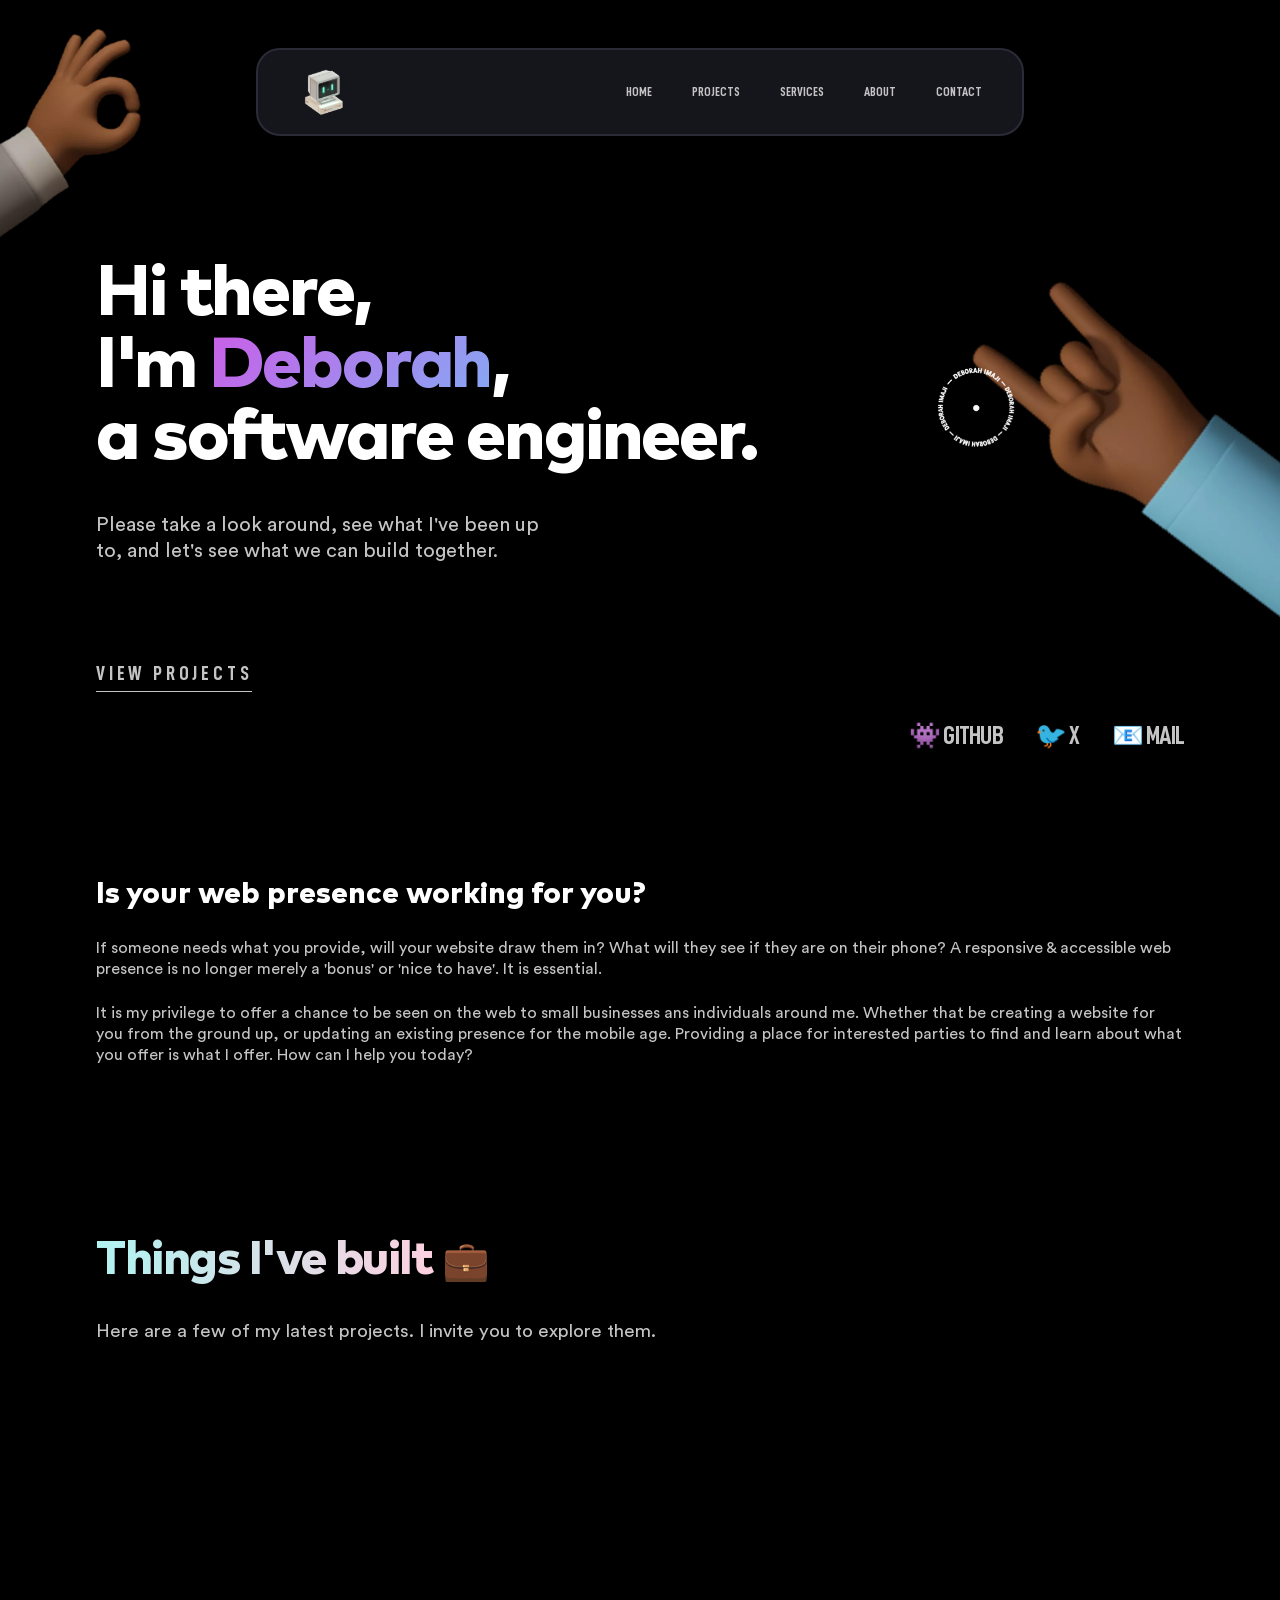
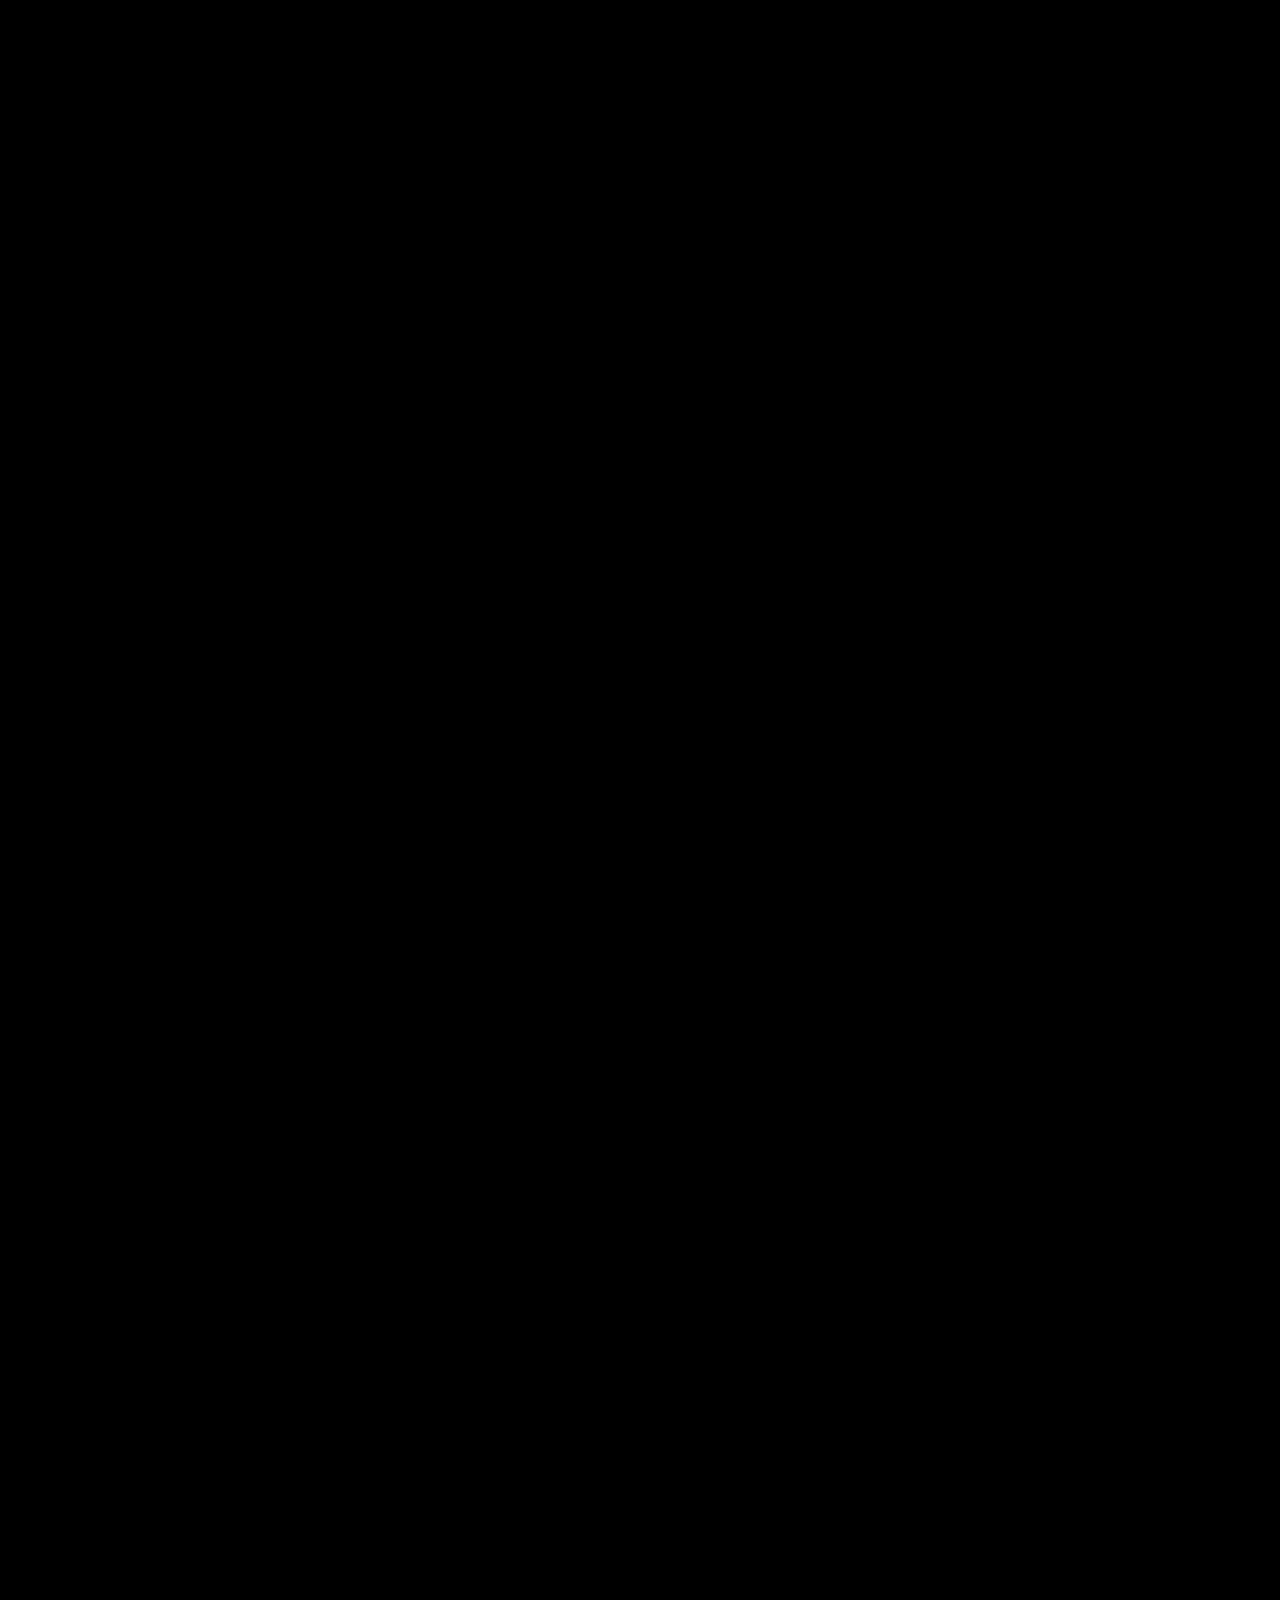
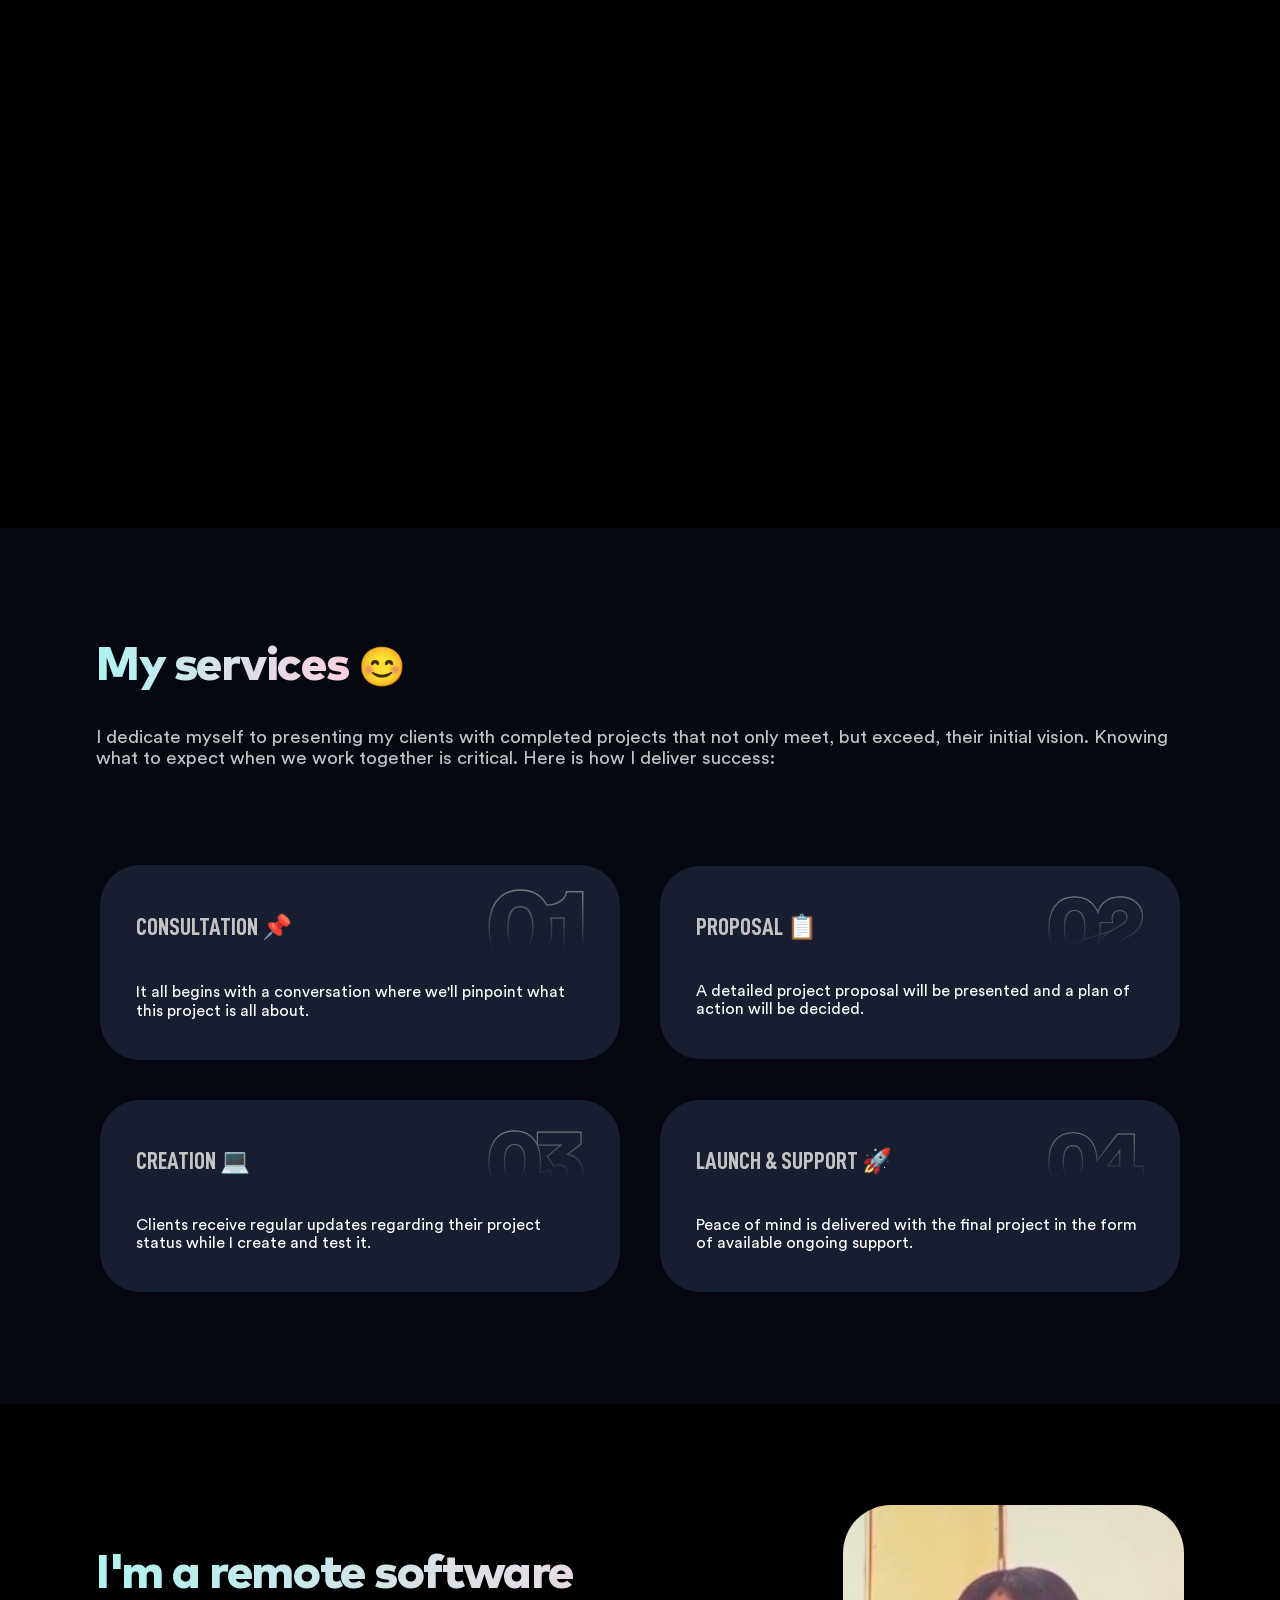
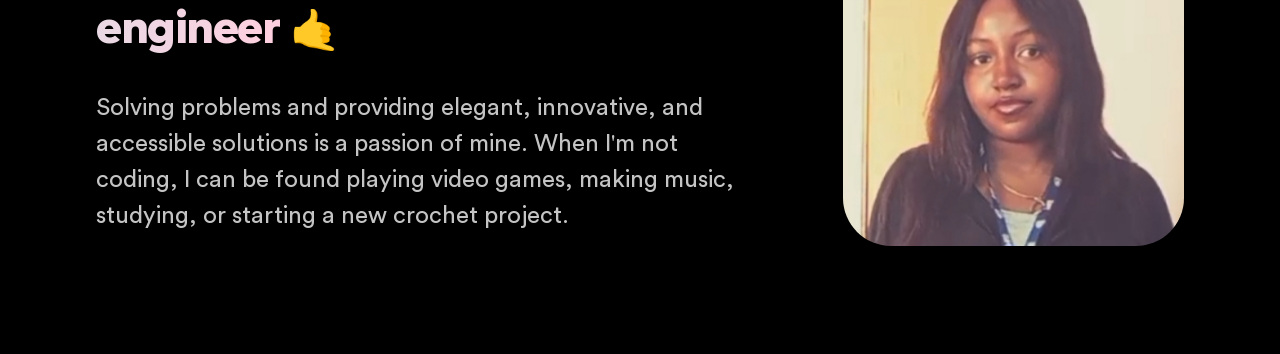
==== commit 61101b58: "Built about desktop" ====
--- a/app/index.html
+++ b/app/index.html
@@ -280,14 +280,11 @@
     <section id="about" class="about-section">
       <div class="about-left">
         <h2 class="heading-2">
-          <span>I'm a remote based software engineer</span>
+          <span>I'm a remote software engineer</span>
           <small>🤙</small>
         </h2>
-        <p class="about-desc">
-          Solving problems and providing elegant, innovative, and accessible solutions is a passion of mine.
-        </p>
-        <p class="about-desc">
-          When I'm not coding, I can be found playing video games, making music, studying, or starting a new crochet project. 
+        <p class="section-paragraph">
+          Solving problems and providing elegant, innovative, and accessible solutions is a passion of mine. When I'm not coding, I can be found playing video games, making music, studying, or starting a new crochet project.
         </p>
       </div>
 
--- a/app/css/style.css
+++ b/app/css/style.css
@@ -593,7 +593,12 @@
   margin: 10rem auto;
   padding: 4rem 3rem;
   position: relative;
+  transition: all 0.3s ease-in-out;
   width: 85%;
+}
+
+.project-card:hover {
+  transform: scale(1.05);
 }
 
 .project-card:first-of-type:before {
@@ -871,28 +876,32 @@
 .about-section {
   align-items: center;
   display: flex;
-  gap: 3rem;
+  gap: 5rem;
   justify-content: space-between;
-  padding: 4rem 6rem 0 6rem;
+  padding: 6rem 6rem 6rem 6rem;
 }
 
 .about-left {
-  width: calc(70% - 1.5rem);
-}
-
-.about-desc {
-  color: var(--color-gray);
-  font-size: 2rem;
-  line-height: 130%;
+  width: calc(65% - 2.5rem);
+}
+
+.about-section .section-paragraph {
+  font-size: 1.5rem;
+  line-height: 150%;
 }
 
 .about-right {
-  width: calc(30% - 1.5rem);
+  width: calc(35% - 2.5rem);
 }
 
 .about-right img {
   border-radius: 3rem;
+  transition: all 0.3s ease-in-out;
   width: 100%;
+}
+
+.about-right img:hover {
+  transform: scale(1.05);
 }
 
 /******************************************
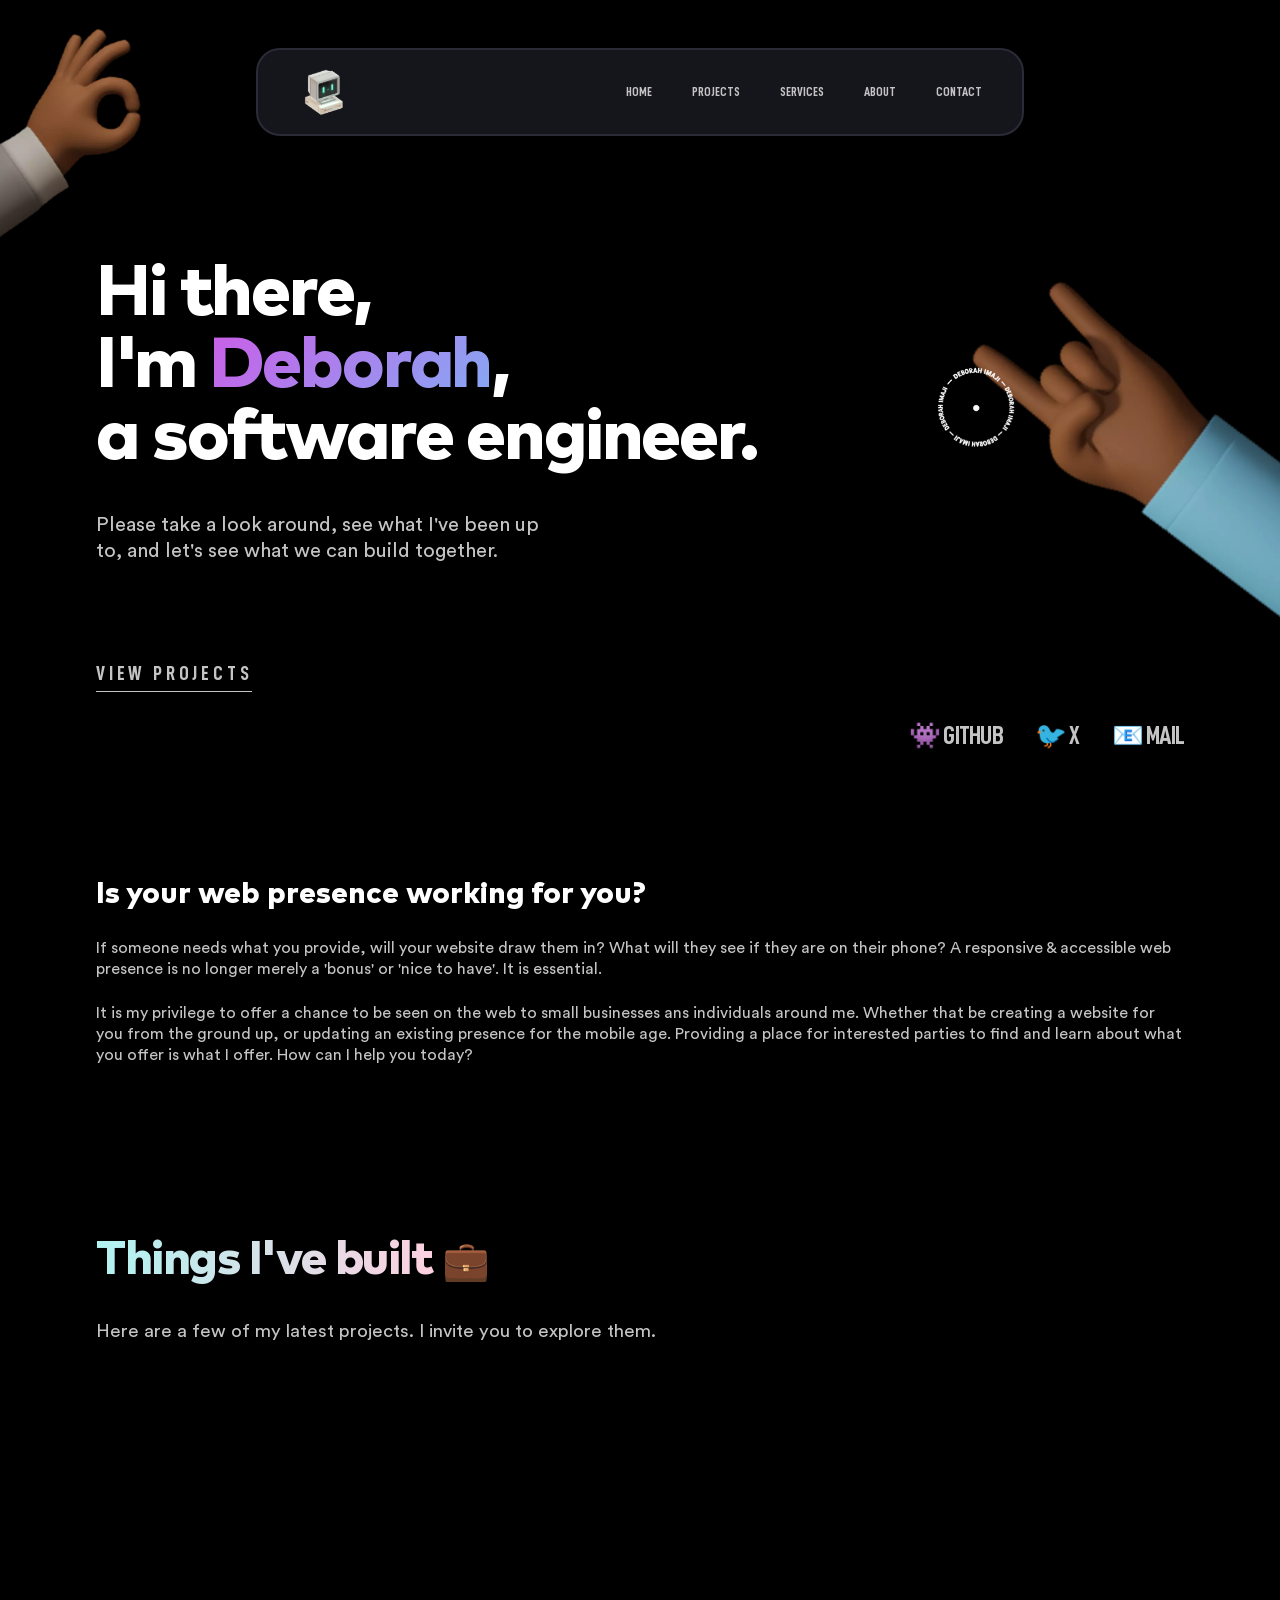
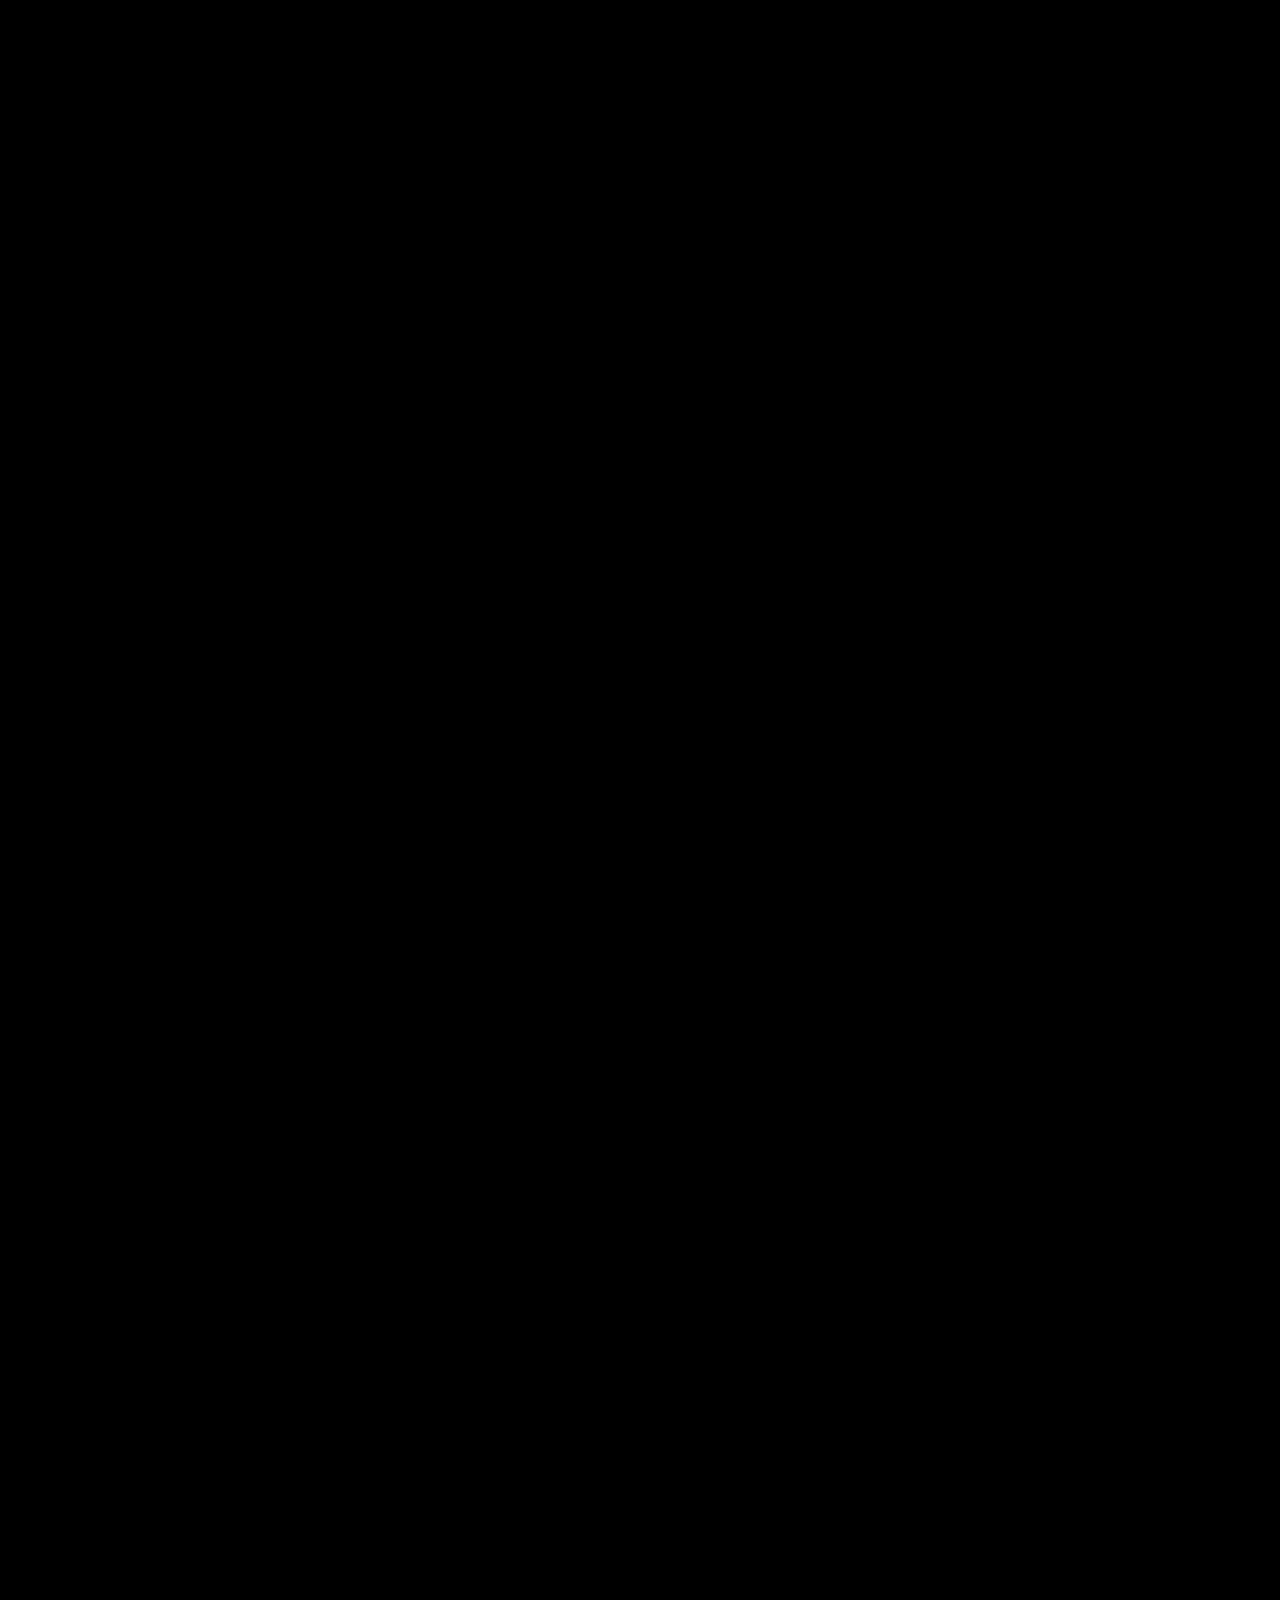
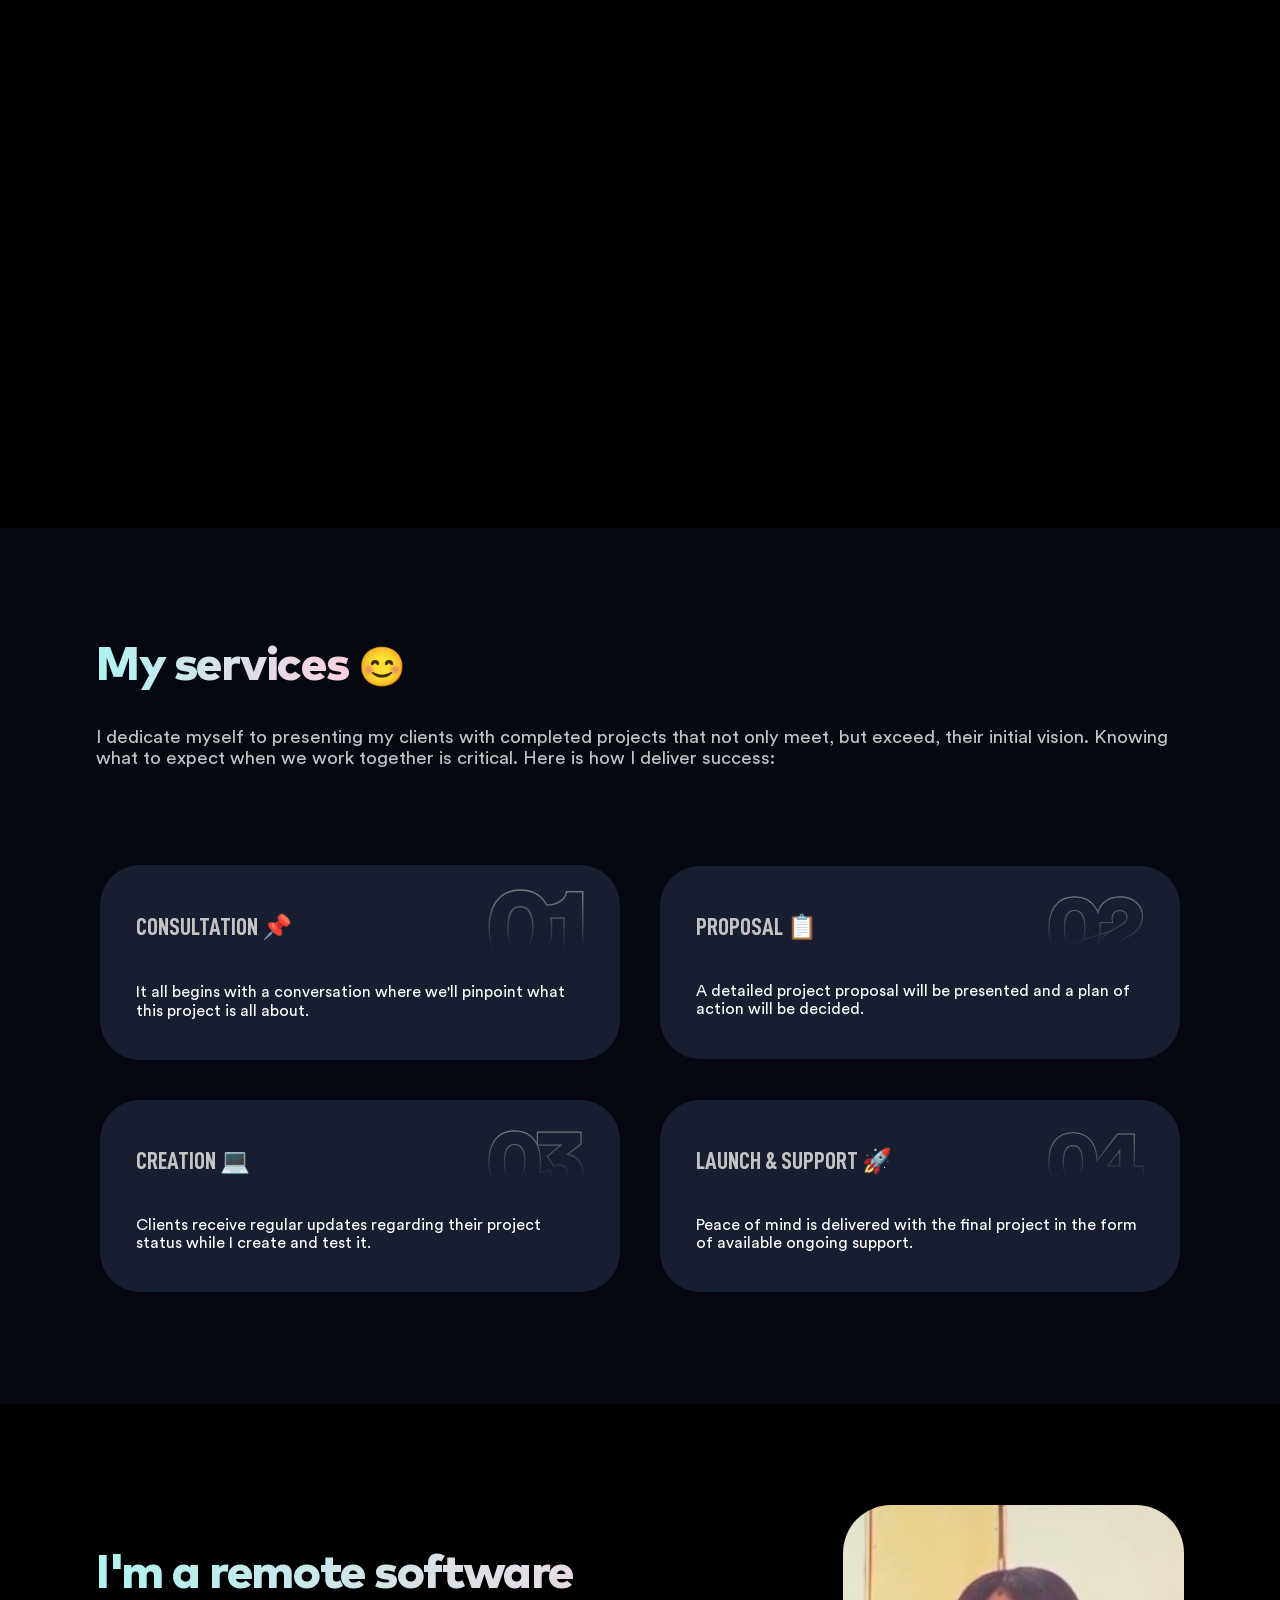
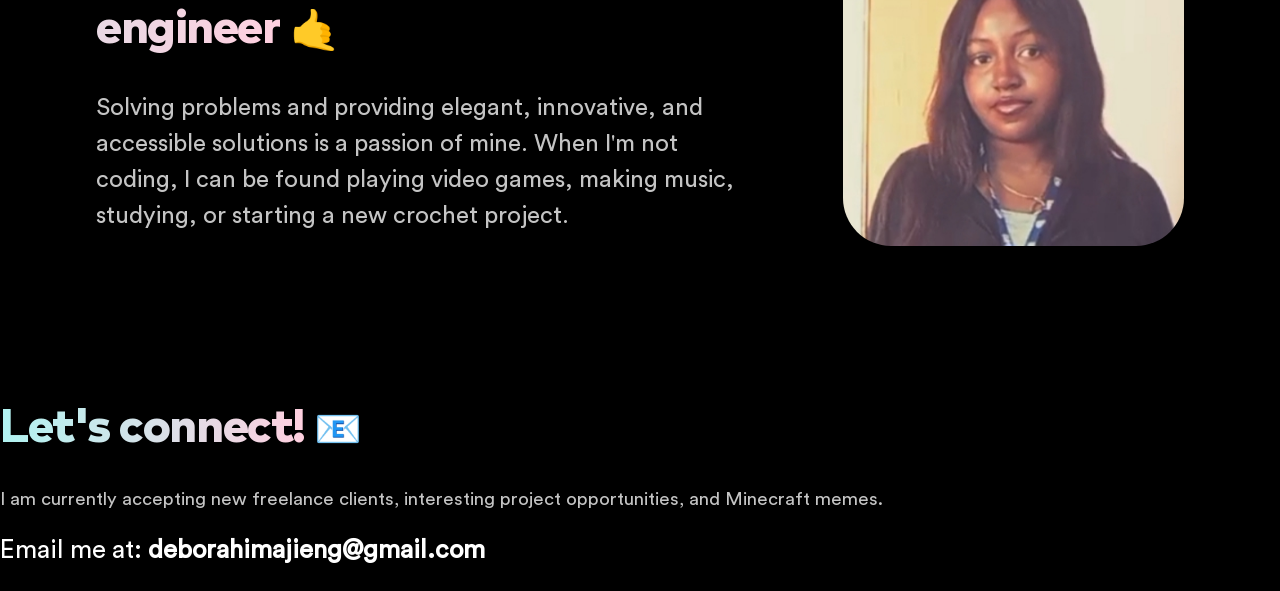
==== commit 3d89bbfc: "Wrote contact HTML" ====
--- a/app/index.html
+++ b/app/index.html
@@ -292,6 +292,21 @@
         <img src="assets/images/deborah-imaji-headshot.jpg" alt="Deborah's headshot">
       </div>
     </section>
+
+
+    <!-- CONTACT SECTION -->
+    <section id="contact" class="contact-section">
+      <h2 class="heading-2">
+        <span>Let's connect!</span>
+        <small>📧</small>
+      </h2>
+      <p class="section-paragraph">
+        I am currently accepting new freelance clients, interesting project opportunities, and Minecraft memes.
+      </p>
+      <p class="contact-p">
+        Email me at: <a href="mailto:deborahimajieng@gmail.com" target="_blank"><strong>deborahimajieng@gmail.com</strong></a>
+      </p>
+    </section>
     
 		<script type="text/javascript" src="js/main.js"></script>
 	</body>
--- a/app/css/style.css
+++ b/app/css/style.css
@@ -847,7 +847,7 @@
 
 @media screen and (max-width: 800px) {
   .services-section {
-    padding: 3rem 2rem 7rem 2rem;
+    padding: 3rem 2rem 5rem 2rem;
   }
   .service-gallery {
     flex-direction: column;
@@ -904,6 +904,24 @@
   transform: scale(1.05);
 }
 
+@media screen and (max-width: 800px) {
+  .about-section {
+    flex-direction: column-reverse;
+    gap: 1rem;
+    justify-content: flex-start;
+    padding: 4.5rem 2rem 4rem 2rem;
+  }
+  .about-left {
+    width: 100%;
+  }
+  .about-section .section-paragraph {
+    font-size: 1rem;
+  }
+  .about-right {
+    width: 50%;
+  }
+}
+
 /******************************************
 /* ADDITIONAL STYLES
 /*******************************************/
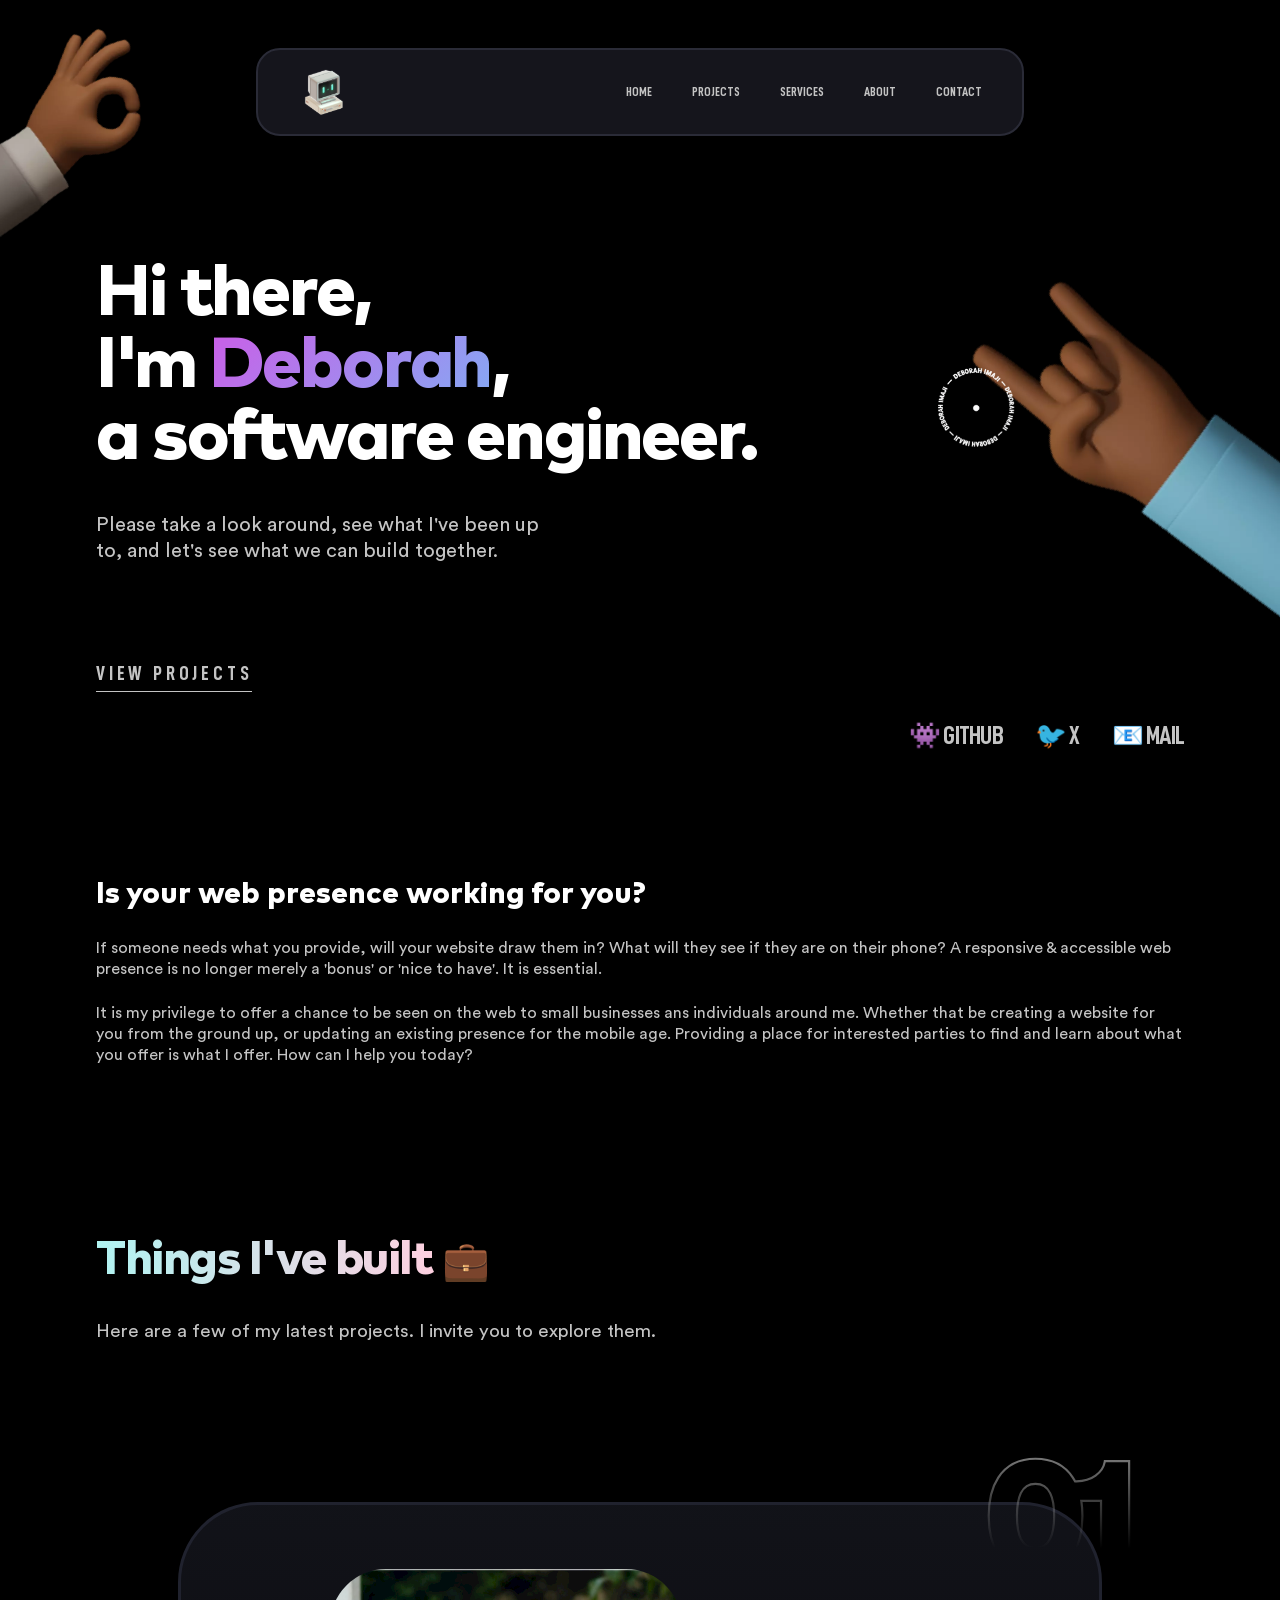
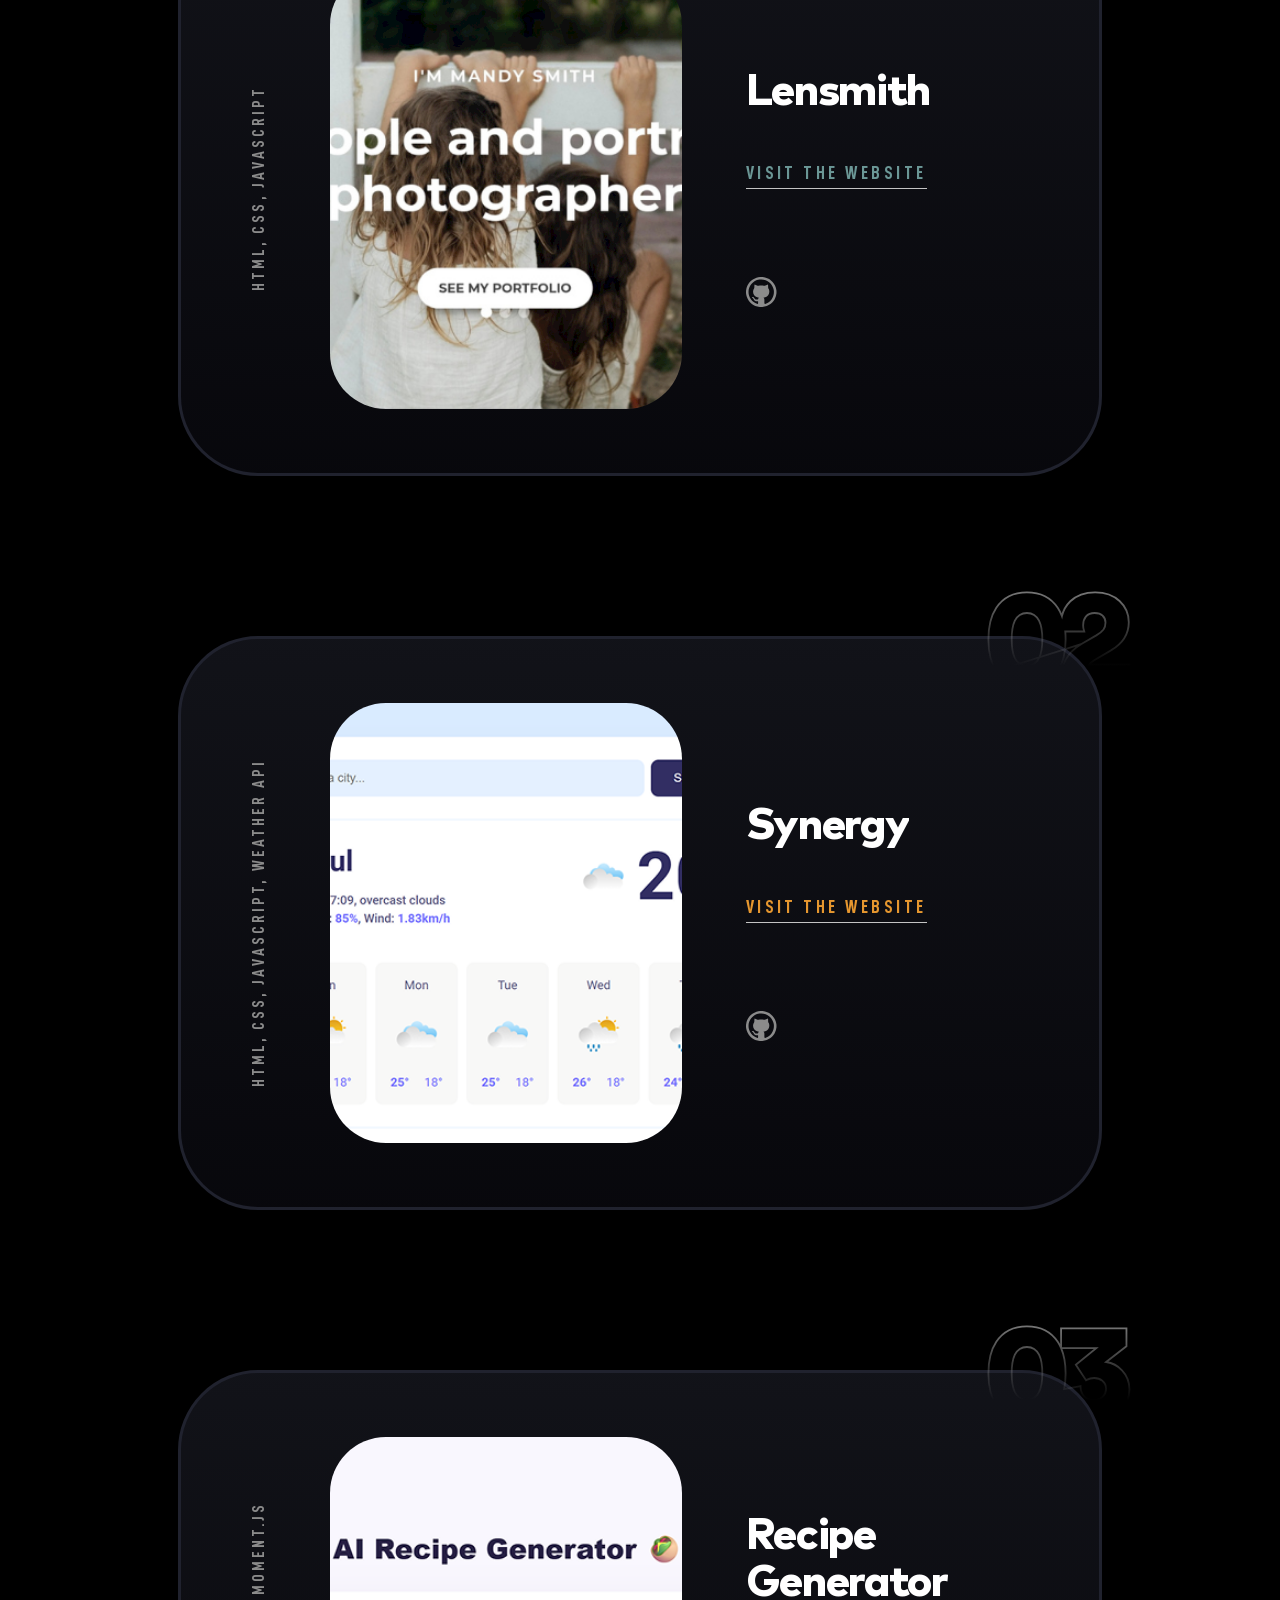
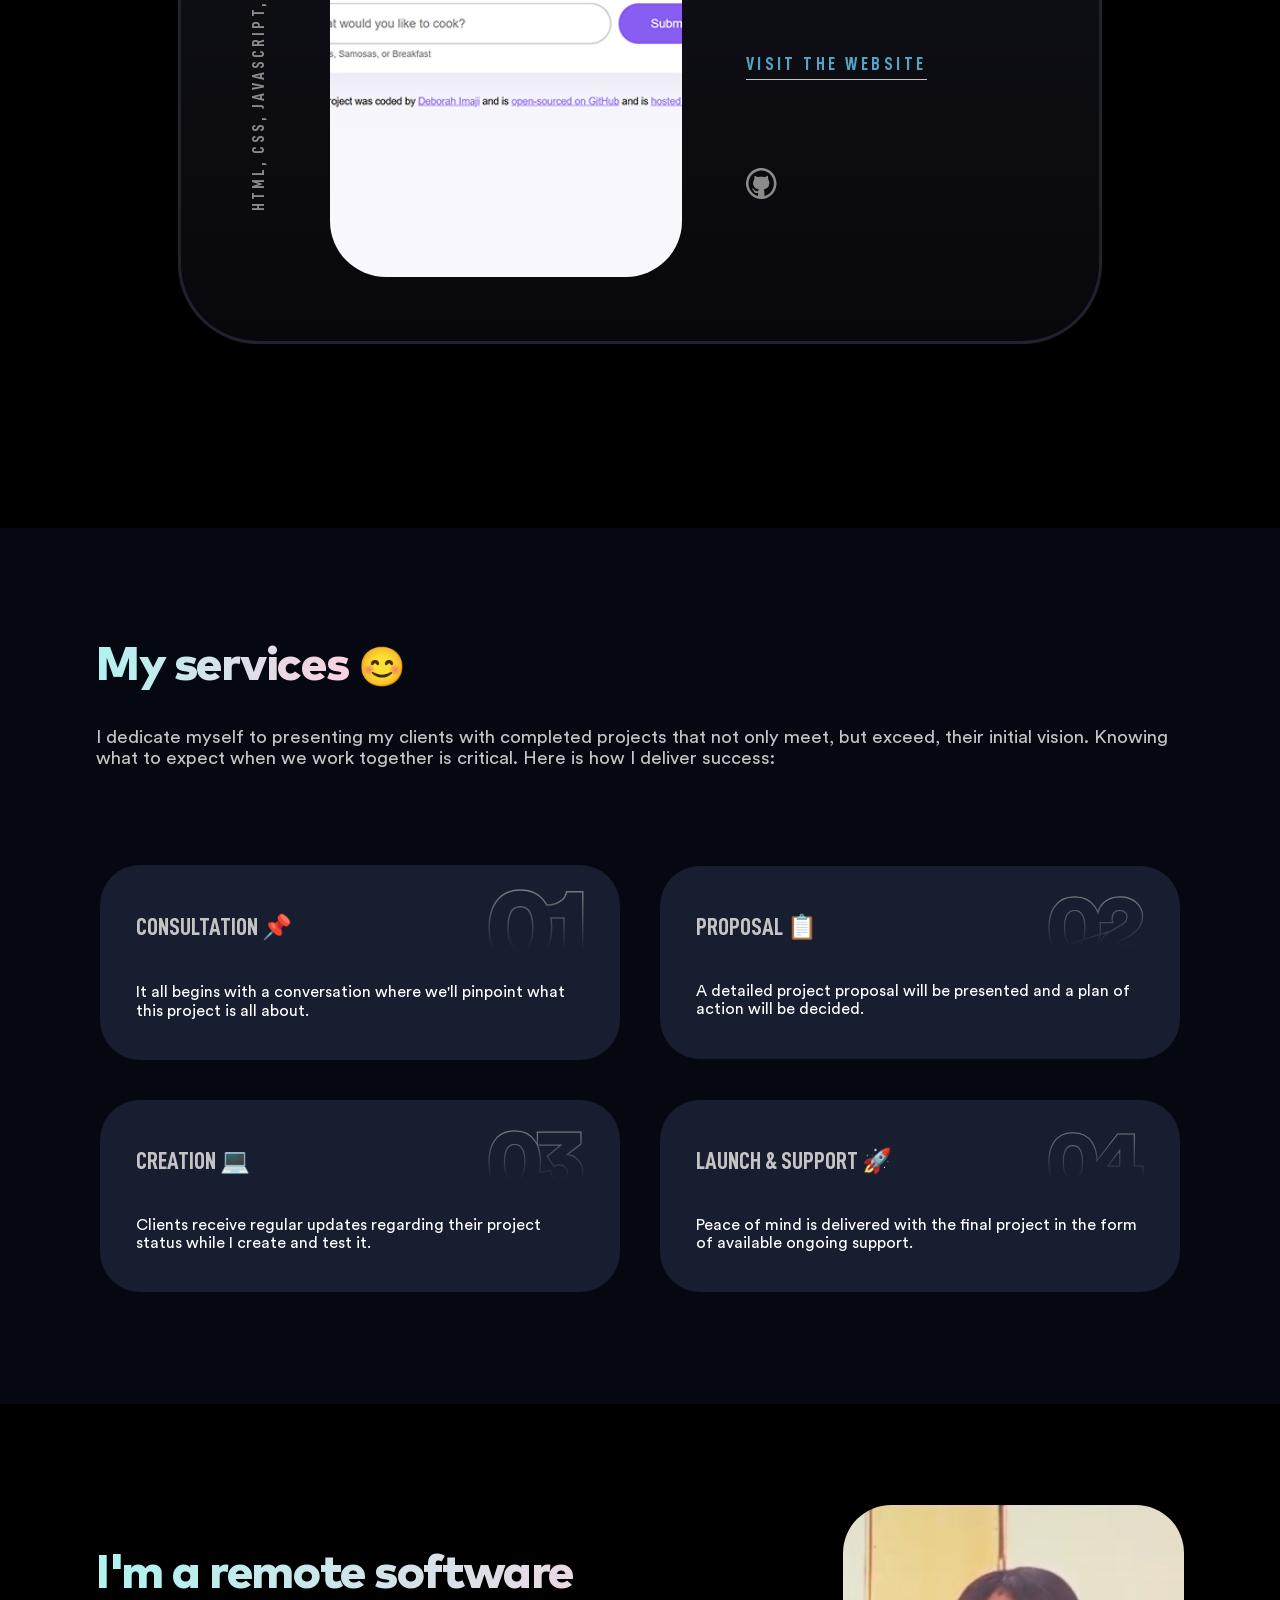
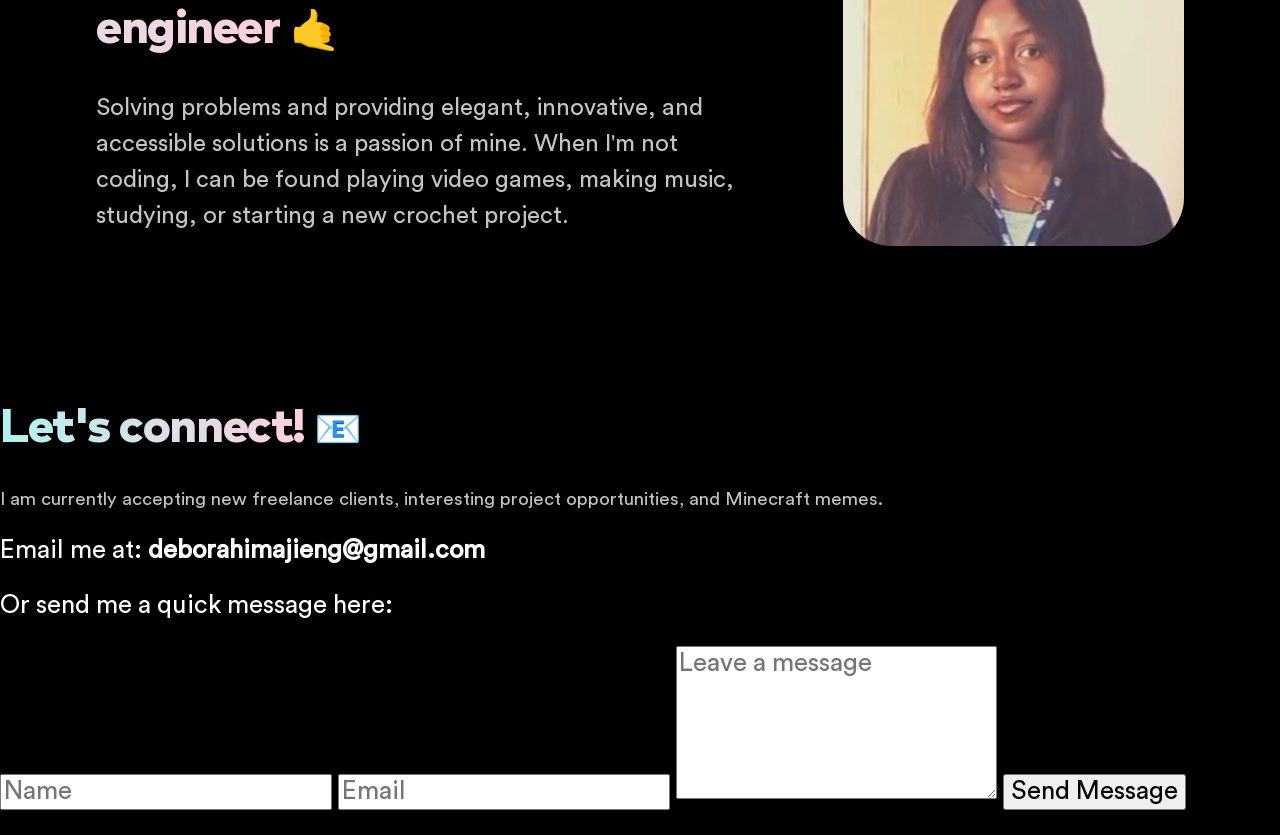
==== commit 40a1e357: "Wrote contact form HTML" ====
--- a/app/index.html
+++ b/app/index.html
@@ -306,6 +306,23 @@
       <p class="contact-p">
         Email me at: <a href="mailto:deborahimajieng@gmail.com" target="_blank"><strong>deborahimajieng@gmail.com</strong></a>
       </p>
+      <p class="contact-p">
+        Or send me a quick message here:
+      </p>
+
+      <form name="contact" method="POST" data-netlify="true" class="contact-form">
+  <input type="hidden" name="form-name" value="contact" />
+
+  <input type="text" id="name" name="name" required placeholder="Name" />
+
+  <input type="email" id="email" name="email" required placeholder="Email" />
+
+  <textarea id="message" name="message" rows="5" required placeholder="Leave a message"></textarea>
+
+  <button type="submit">Send Message</button>
+</form>
+
+<p class="form-status" aria-live="polite"></p>
     </section>
     
 		<script type="text/javascript" src="js/main.js"></script>
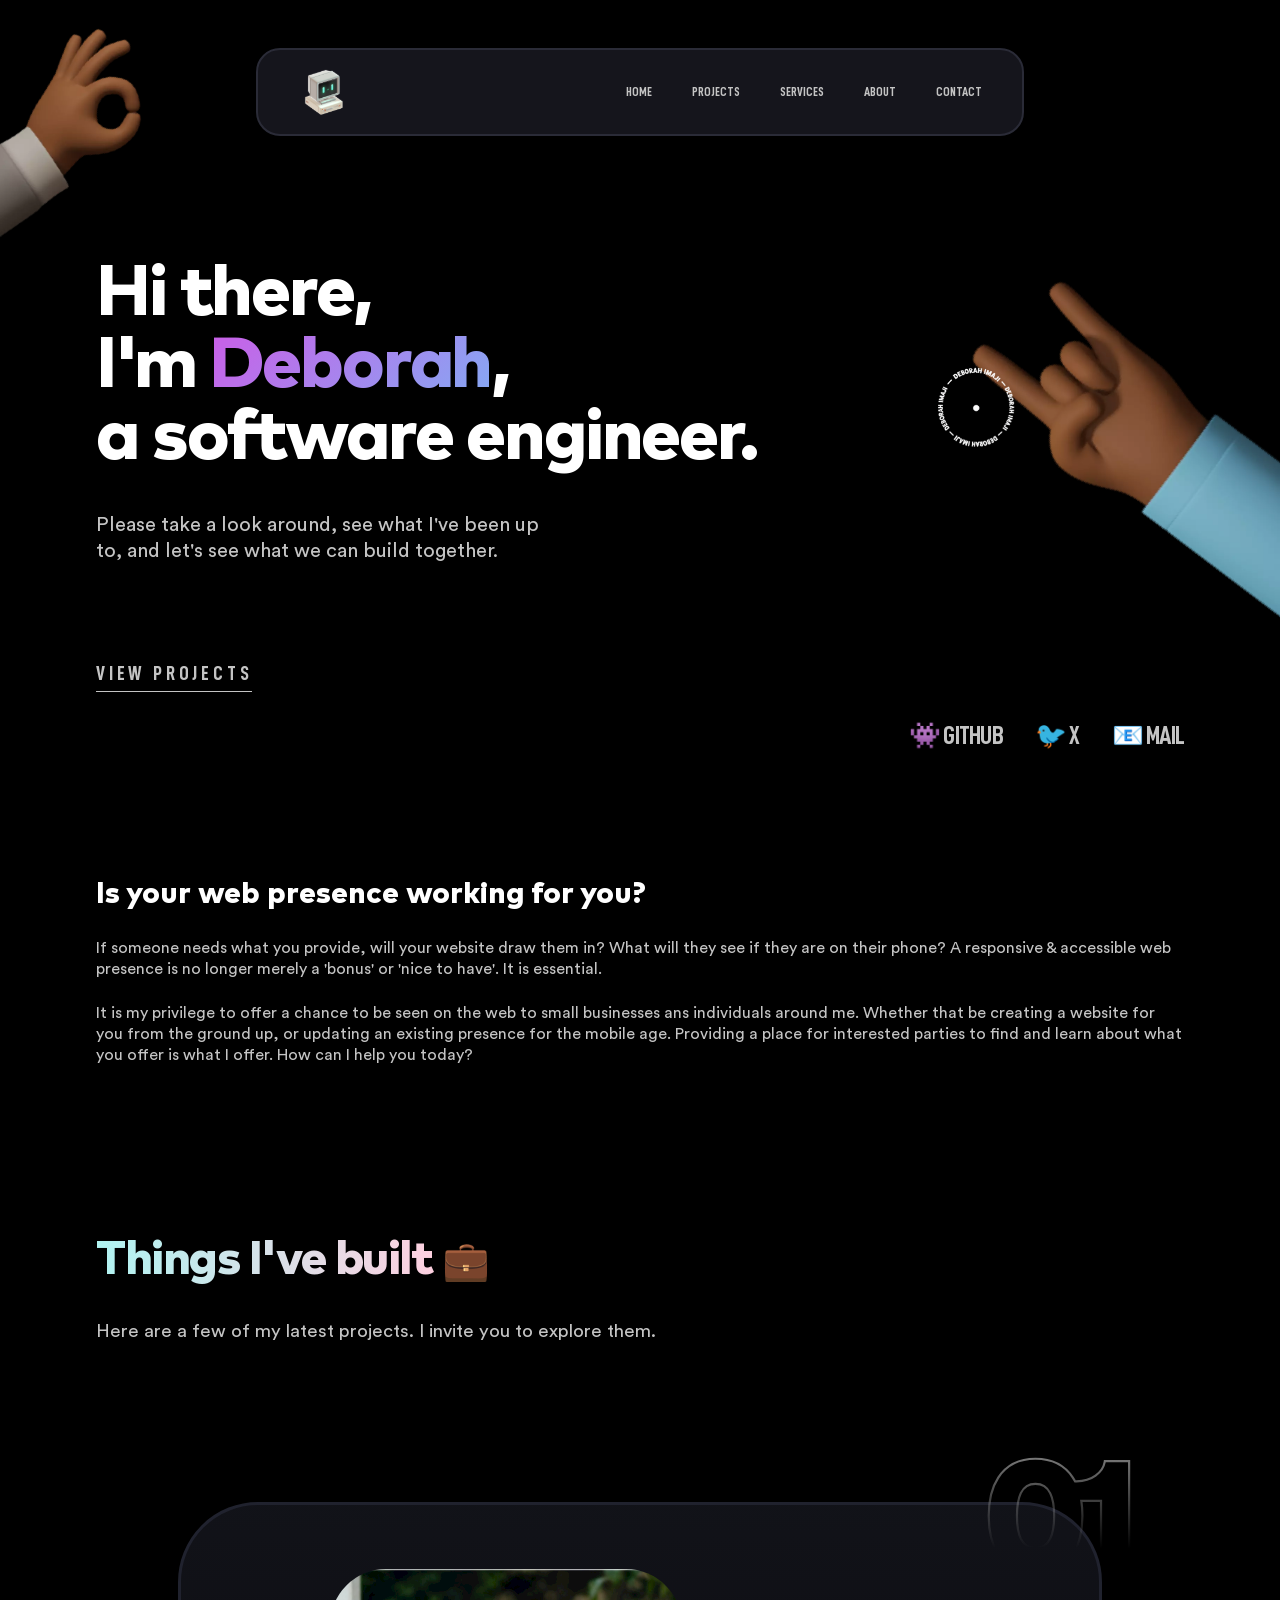
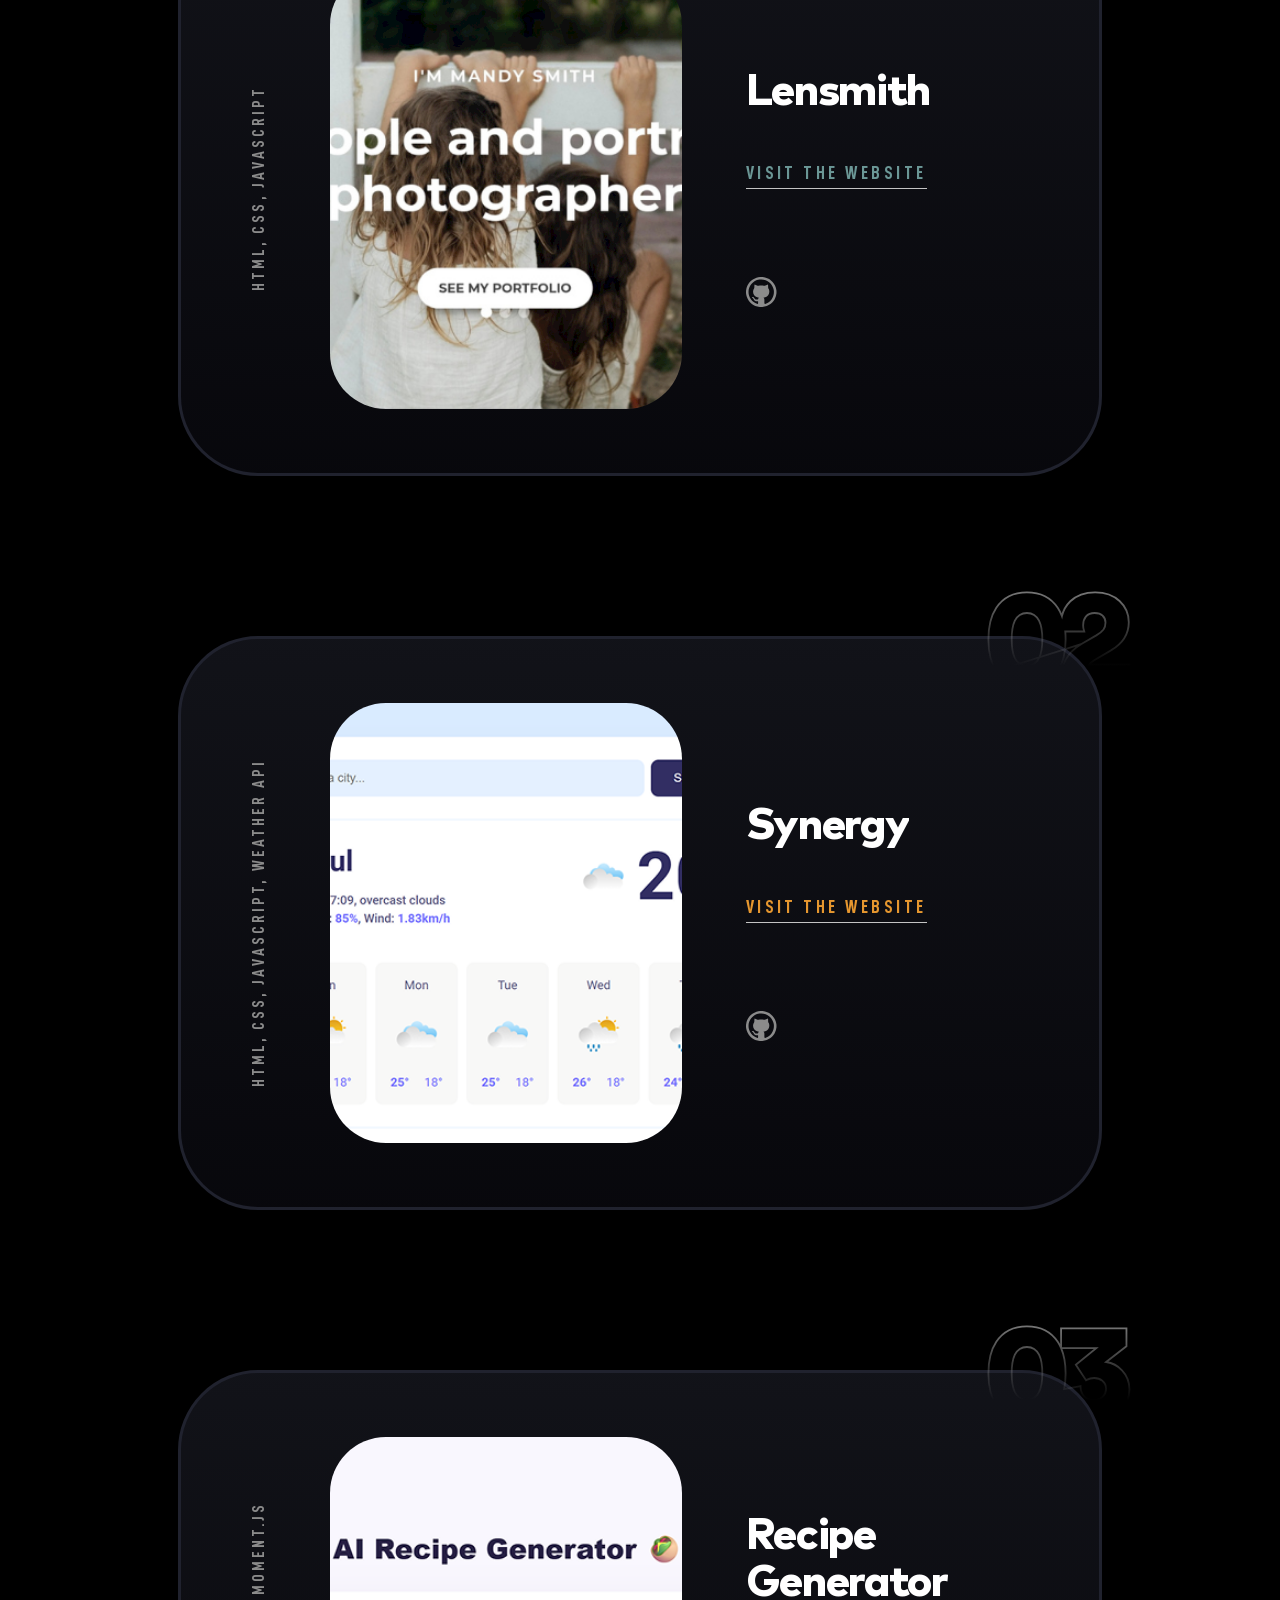
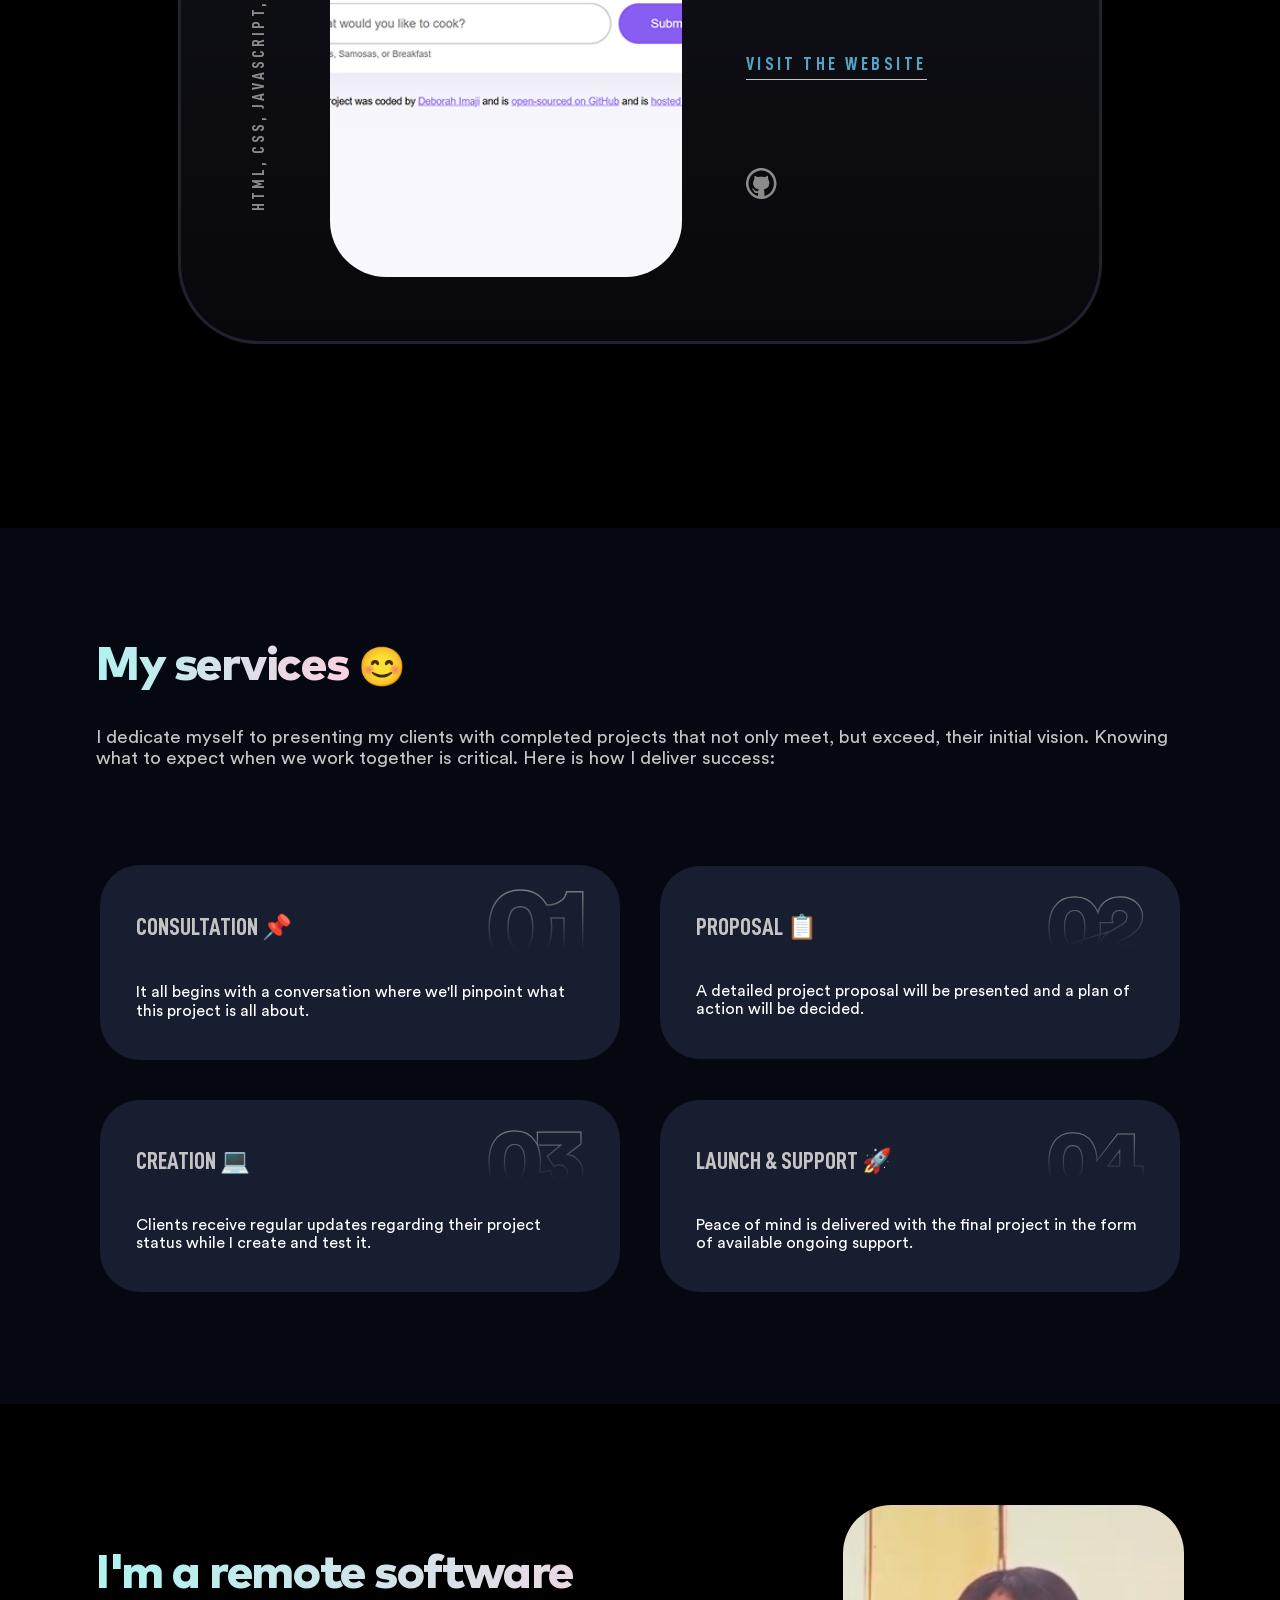
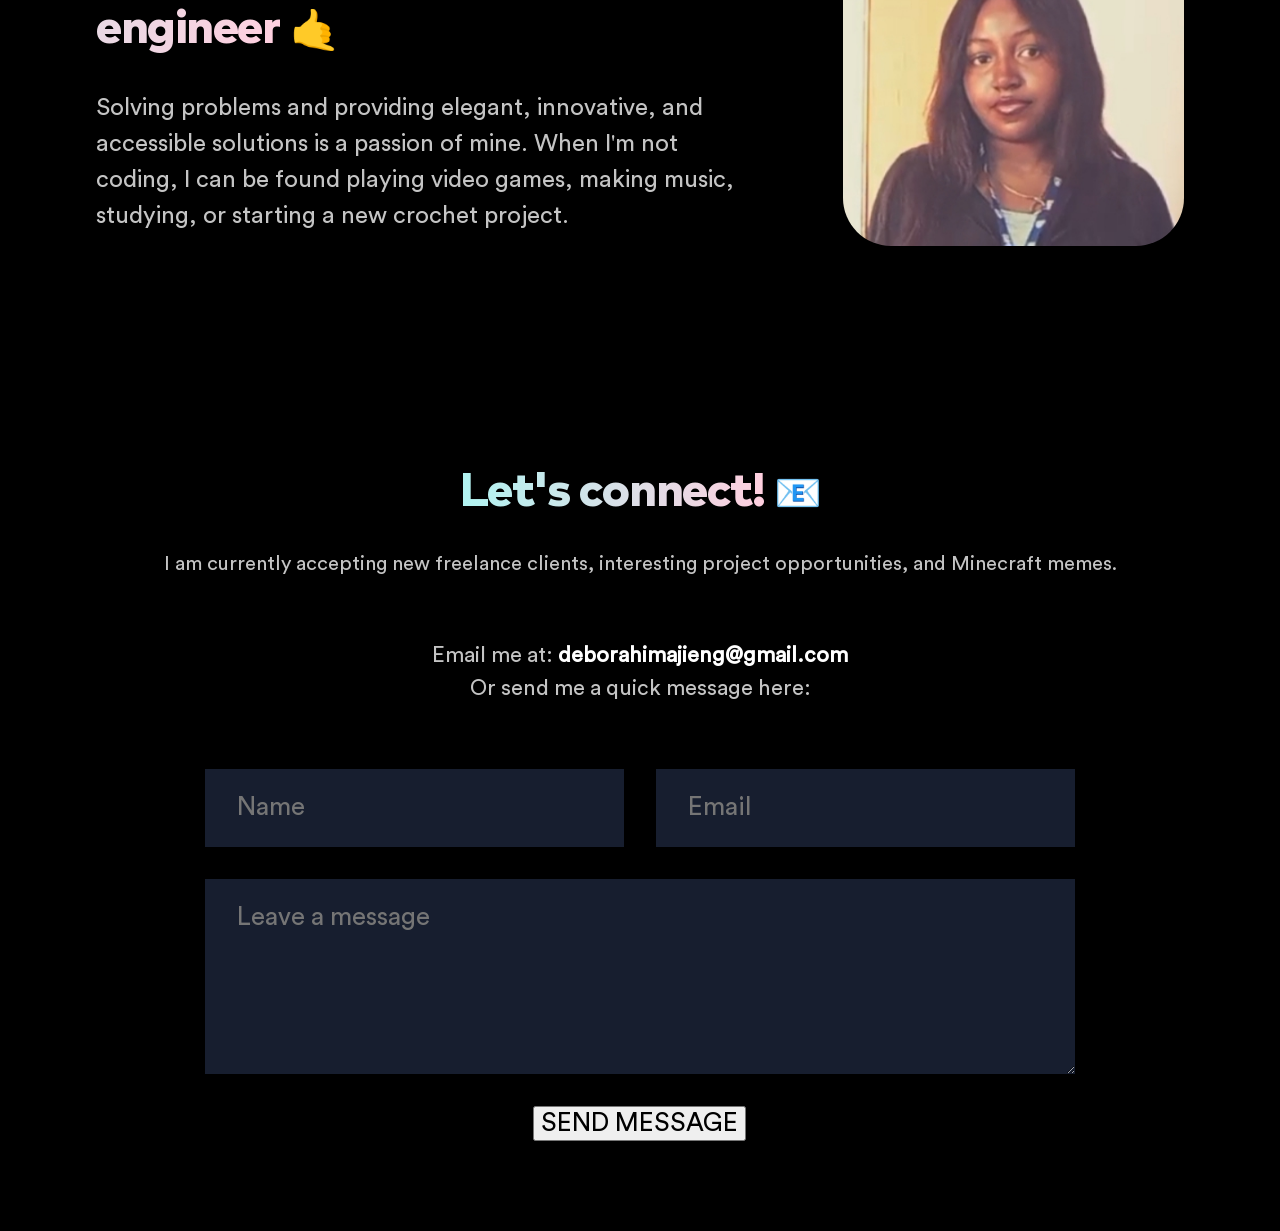
==== commit ac55b286: "Wrote contact CSS" ====
--- a/app/index.html
+++ b/app/index.html
@@ -305,8 +305,7 @@
       </p>
       <p class="contact-p">
         Email me at: <a href="mailto:deborahimajieng@gmail.com" target="_blank"><strong>deborahimajieng@gmail.com</strong></a>
-      </p>
-      <p class="contact-p">
+        <br>
         Or send me a quick message here:
       </p>
 
@@ -319,7 +318,7 @@
 
   <textarea id="message" name="message" rows="5" required placeholder="Leave a message"></textarea>
 
-  <button type="submit">Send Message</button>
+  <button type="submit">SEND MESSAGE</button>
 </form>
 
 <p class="form-status" aria-live="polite"></p>
--- a/app/css/style.css
+++ b/app/css/style.css
@@ -922,6 +922,48 @@
   }
 }
 
+
+/* CONTACT SECTION */
+.contact-section {
+  padding: 4rem 6rem 4rem 6rem;
+  text-align: center;
+}
+
+.contact-section .section-paragraph {
+  font-size: 1.25rem;
+}
+
+.contact-p {
+  color: var(--color-gray);
+  font-size: 1.35rem;
+  line-height: 150%;
+  margin: 4rem 0 4rem 0;
+}
+
+.contact-form {
+  display: flex;
+  flex-wrap: wrap;
+  gap: 2rem;
+  justify-content: center;
+  margin: 0 auto;
+  width: 80%;
+}
+
+.contact-form input, .contact-form textarea {
+  background: #171E2F;
+  border: none;
+  color: var(--color-white);
+  padding: 1.5rem 2rem;
+}
+
+.contact-form #name, .contact-form #email {
+  width: calc(50% - 1rem);
+}
+
+.contact-form #message {
+  width: 100%;
+}
+
 /******************************************
 /* ADDITIONAL STYLES
 /*******************************************/
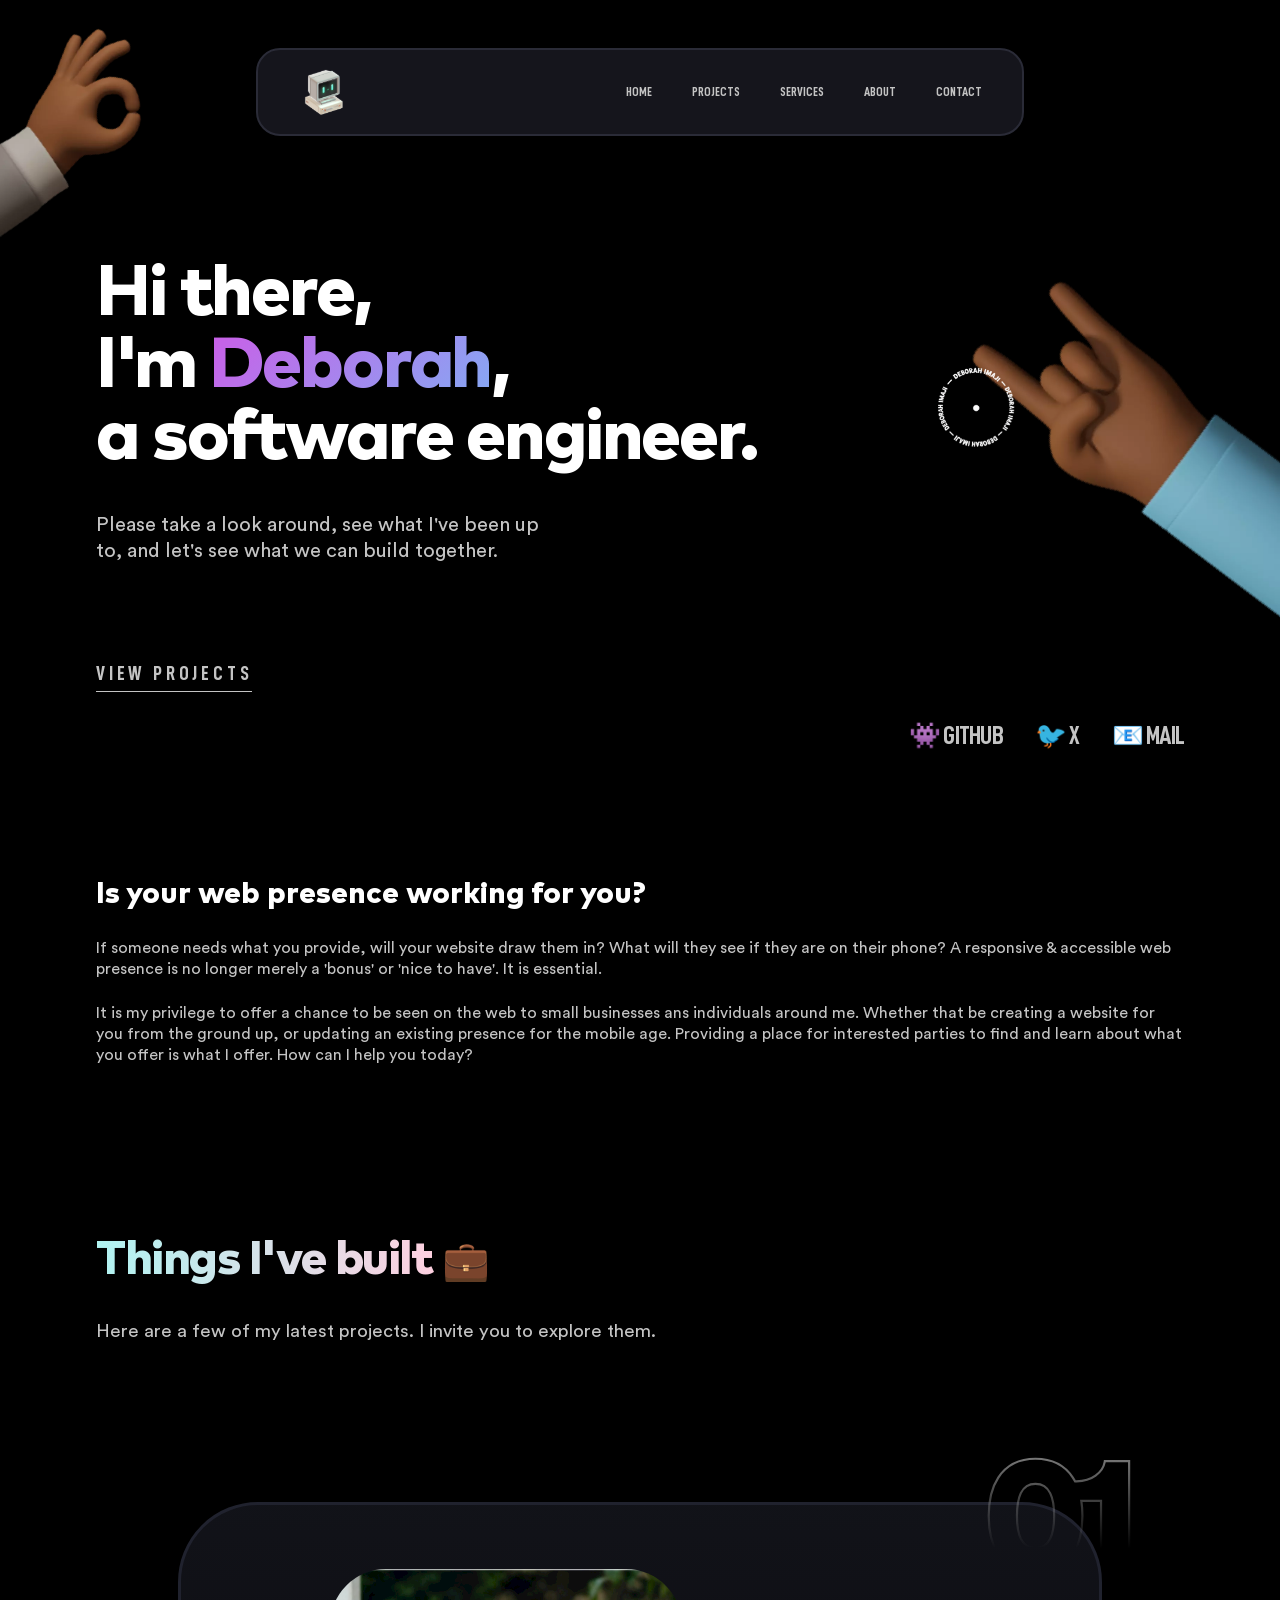
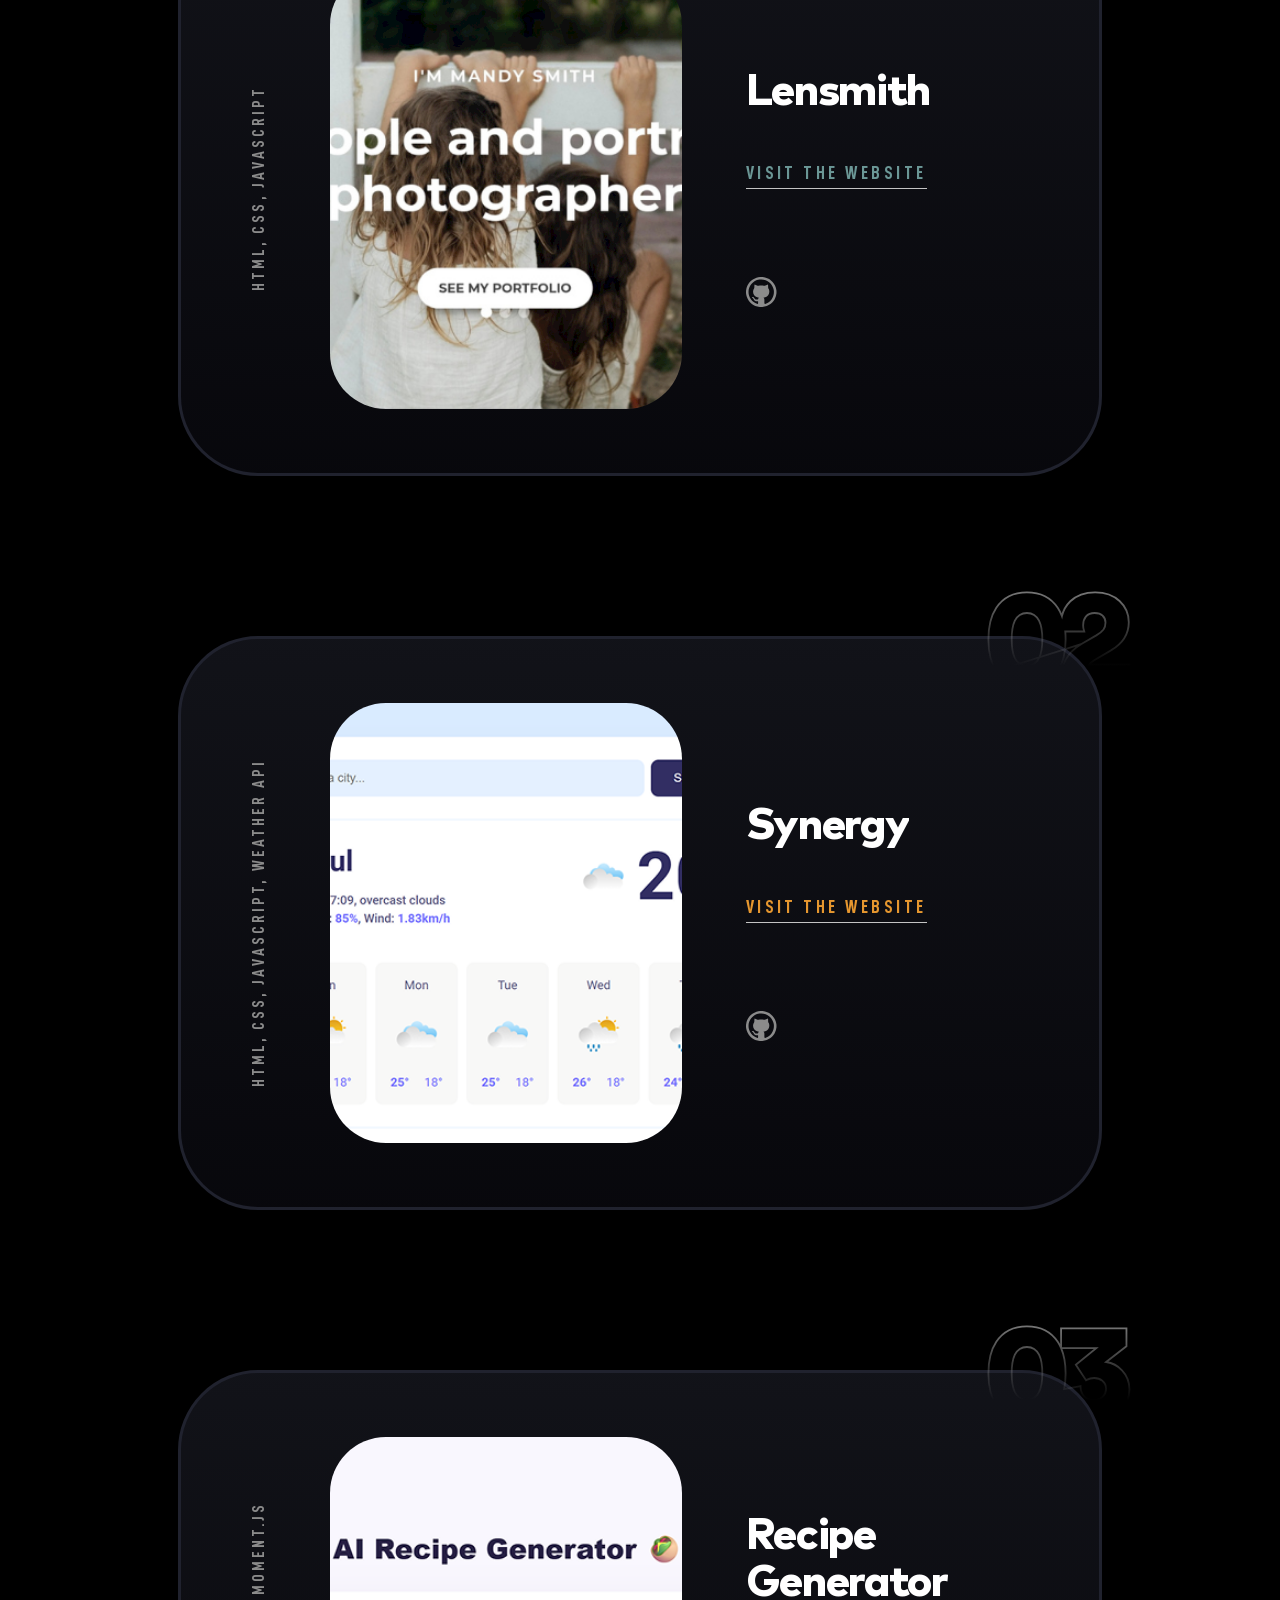
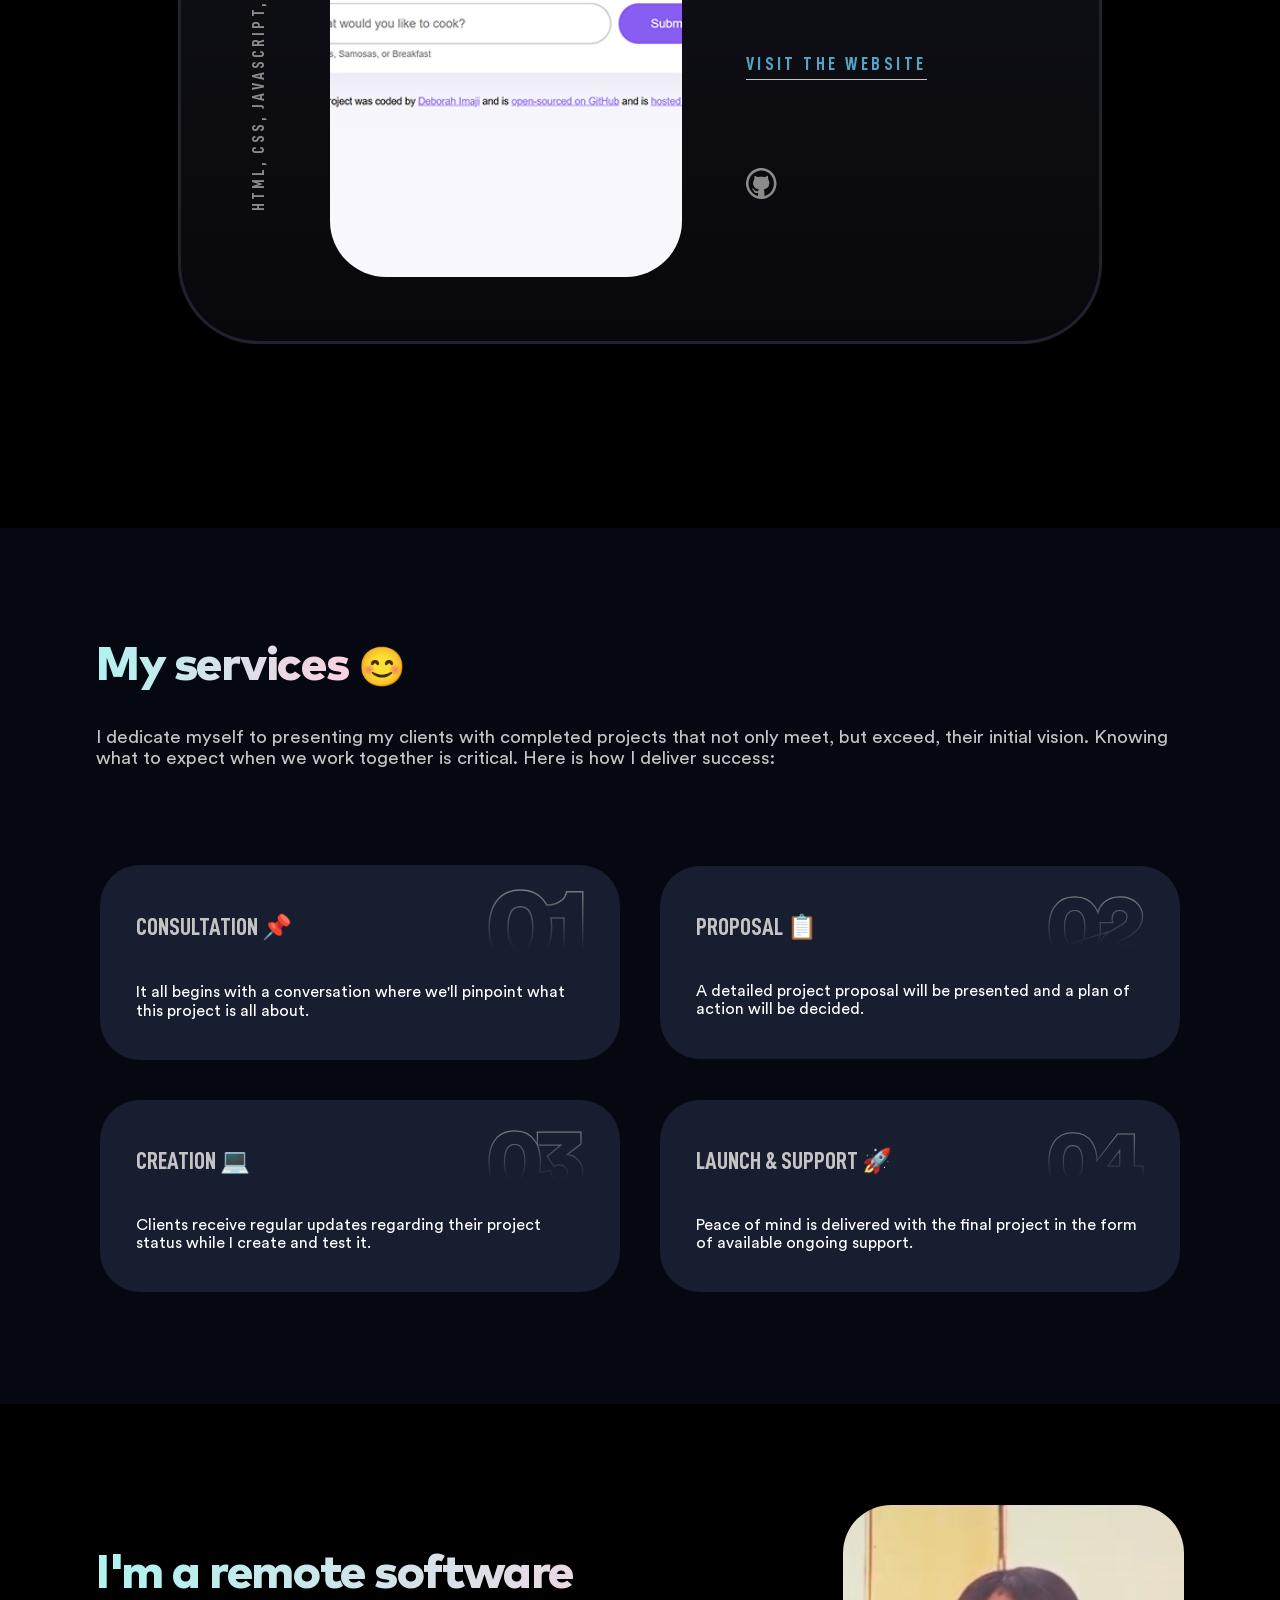
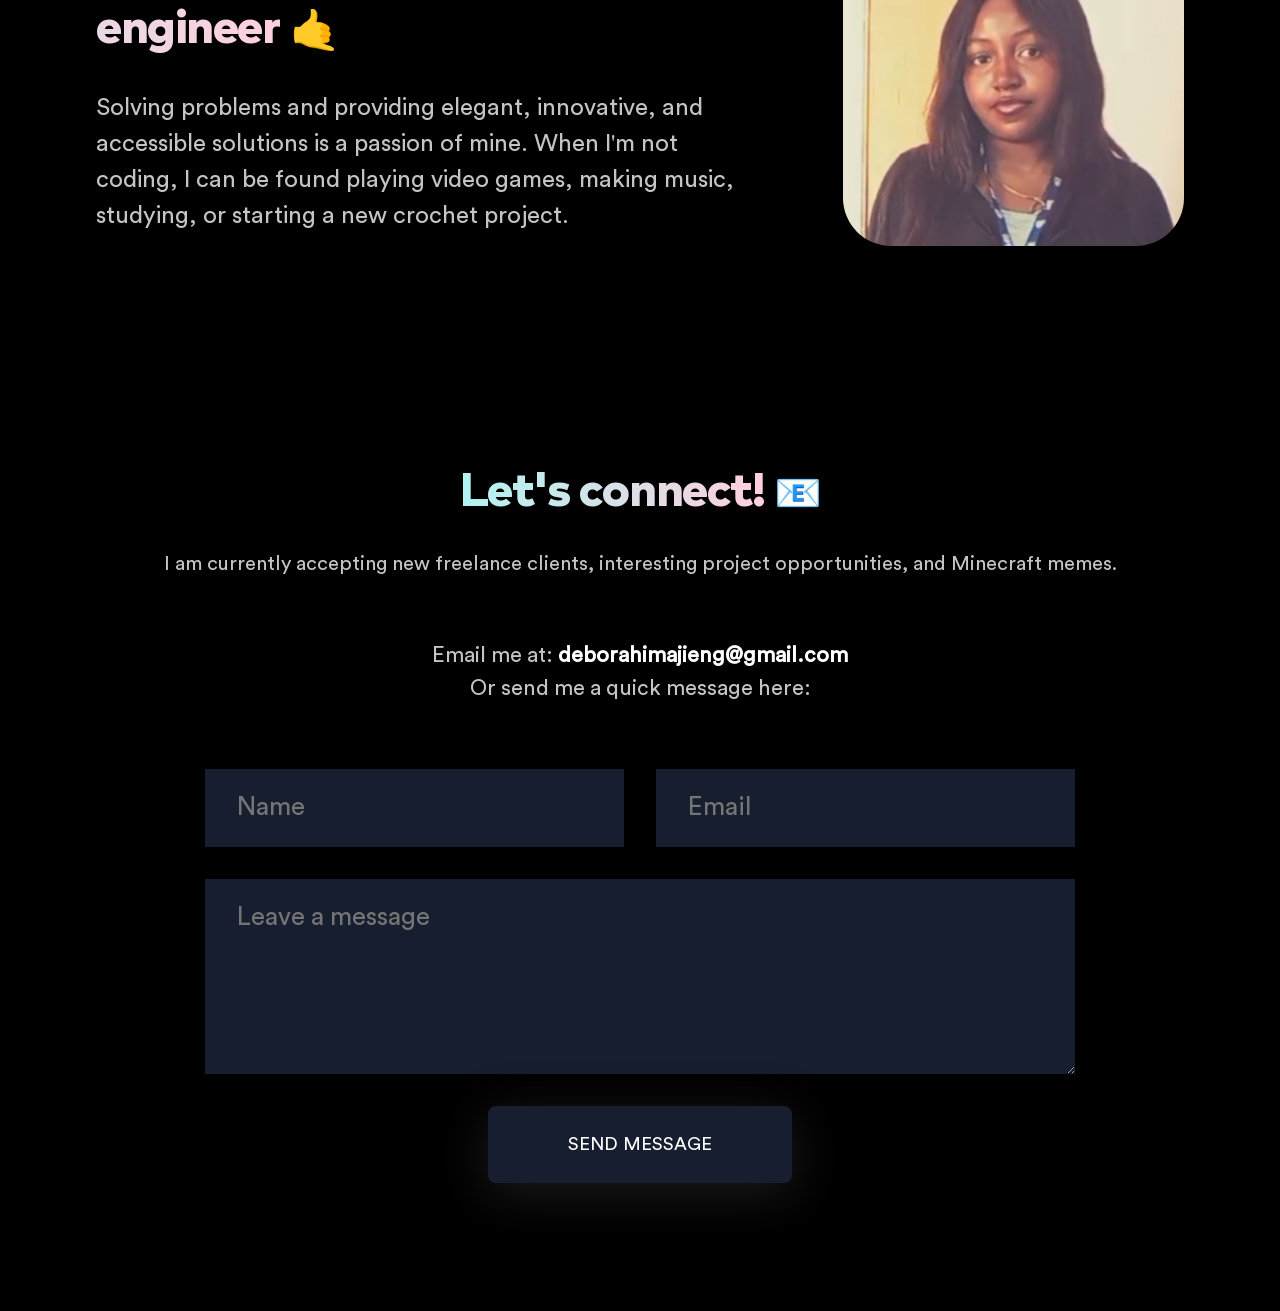
==== commit c4bfba60: "Wrote contact CSS" ====
--- a/app/index.html
+++ b/app/index.html
@@ -321,7 +321,7 @@
   <button type="submit">SEND MESSAGE</button>
 </form>
 
-<p class="form-status" aria-live="polite"></p>
+<p class="form-status contact-p" aria-live="polite"></p>
     </section>
     
 		<script type="text/javascript" src="js/main.js"></script>
--- a/app/css/style.css
+++ b/app/css/style.css
@@ -964,6 +964,22 @@
   width: 100%;
 }
 
+.contact-form button {
+  background: #171E2F;
+  border: none;
+  border-radius: 0.5rem;
+  box-shadow: rgba(79, 79, 79, 0.35294117647058826) 0px 10px 50px;
+  color: var(--color-white);
+  font-family: 'Circular Std Book', sans-serif;
+  font-size: 1.15rem;
+  padding: 1.75rem 5rem;
+  transition: all 0.3s ease-in-out;
+}
+
+.contact-form button:hover {
+  transform: scale(1.1);
+}
+
 /******************************************
 /* ADDITIONAL STYLES
 /*******************************************/
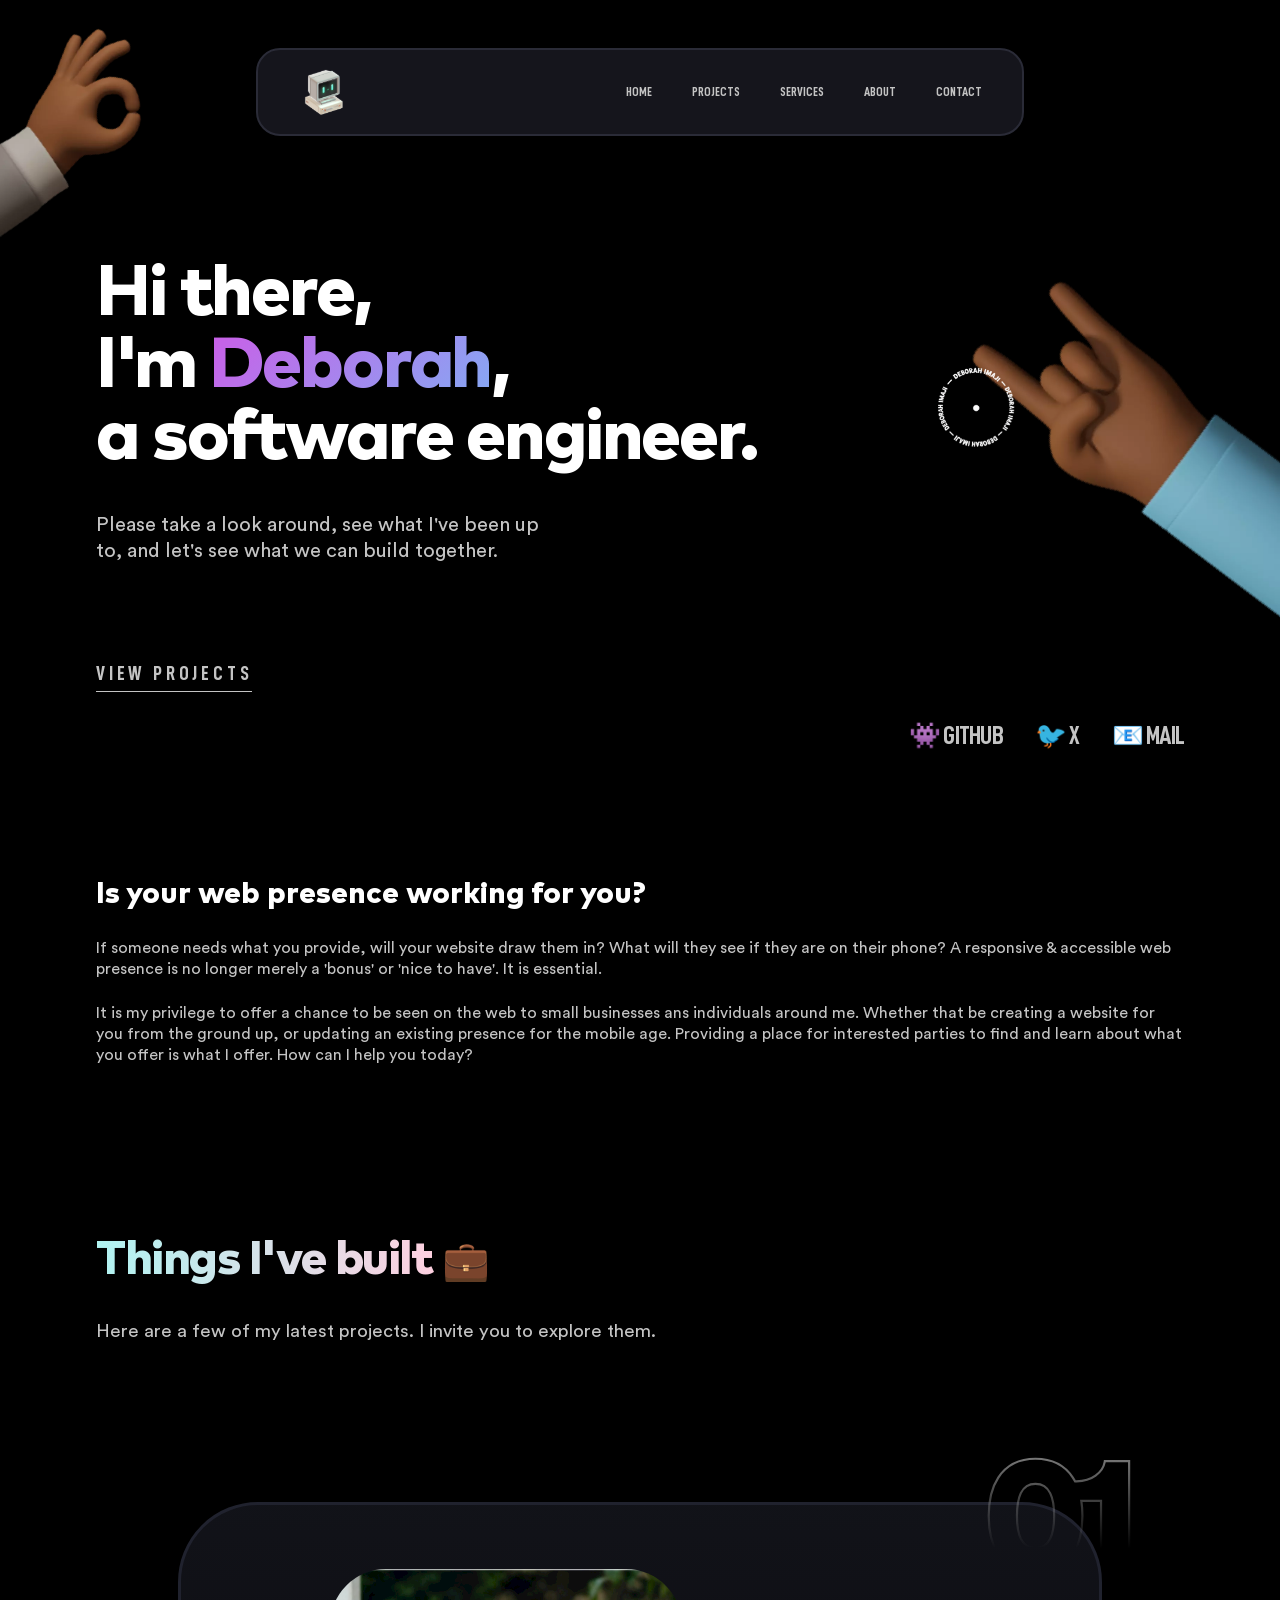
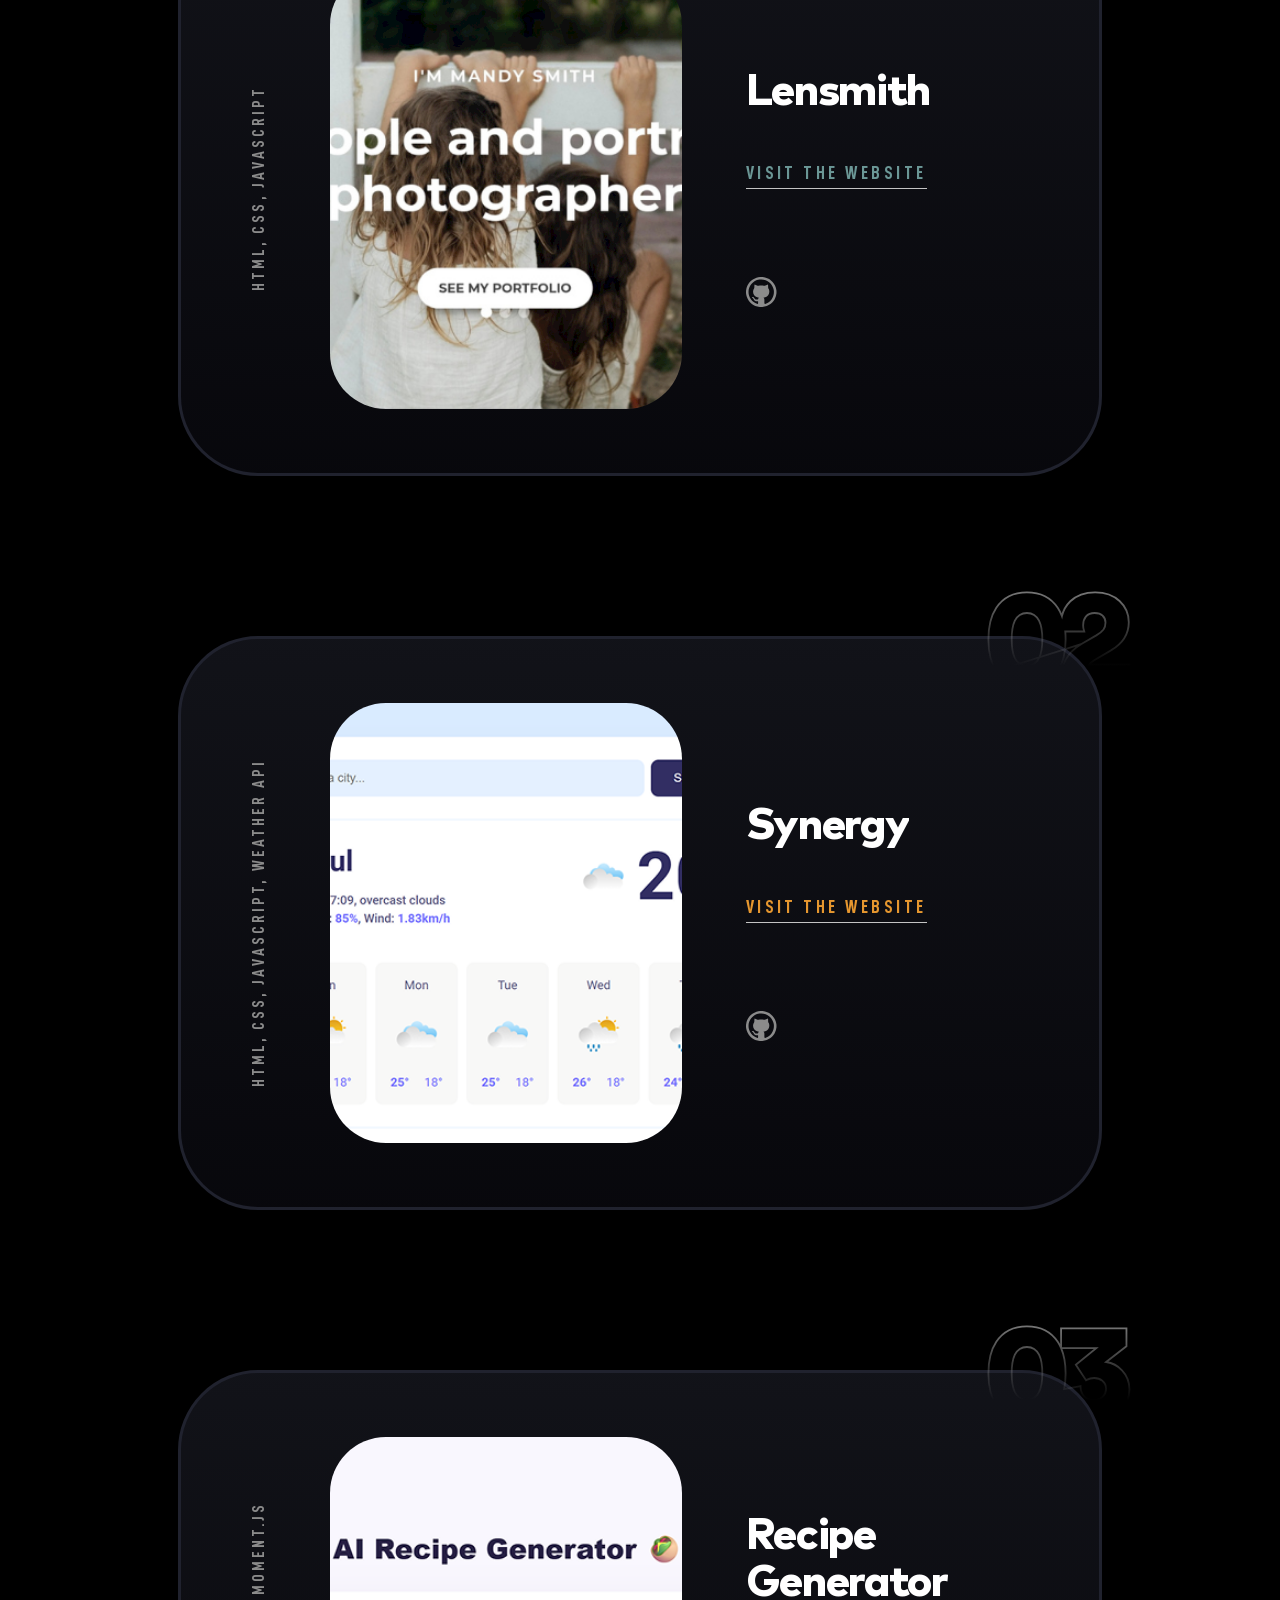
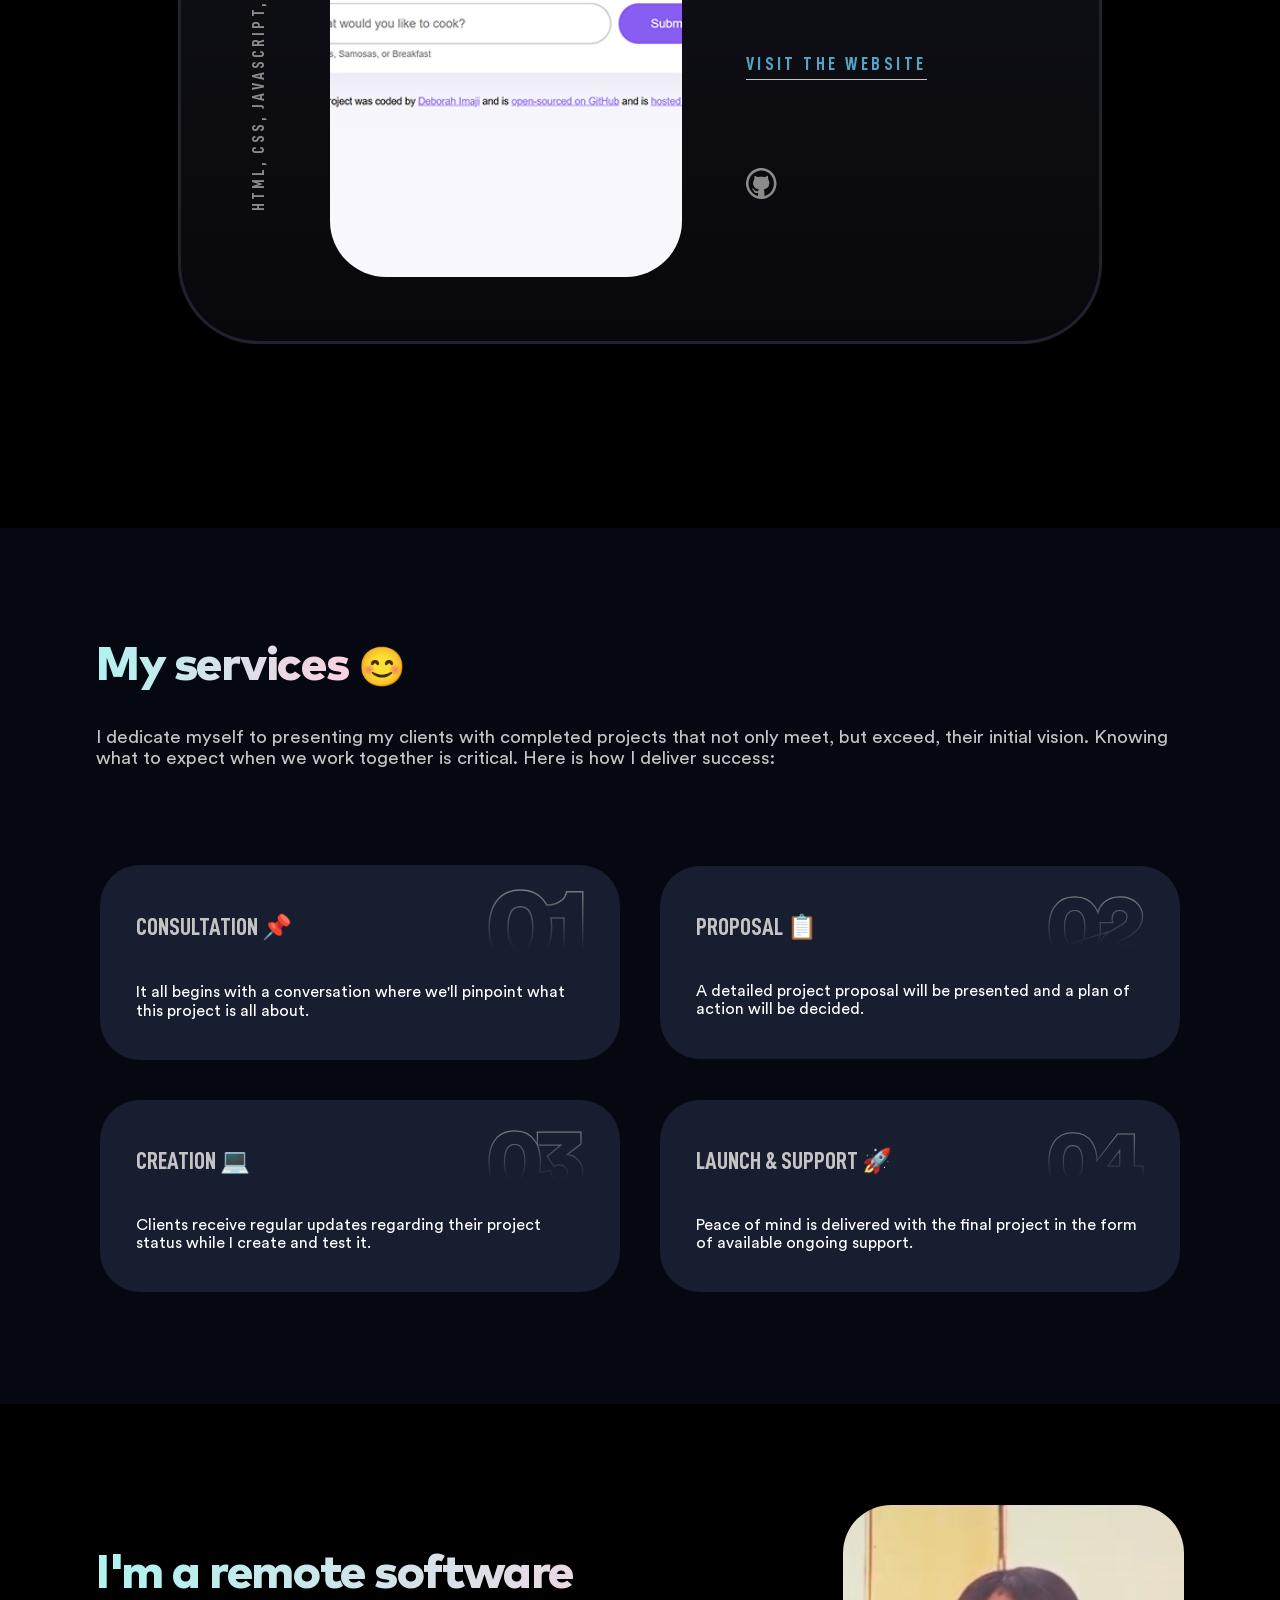
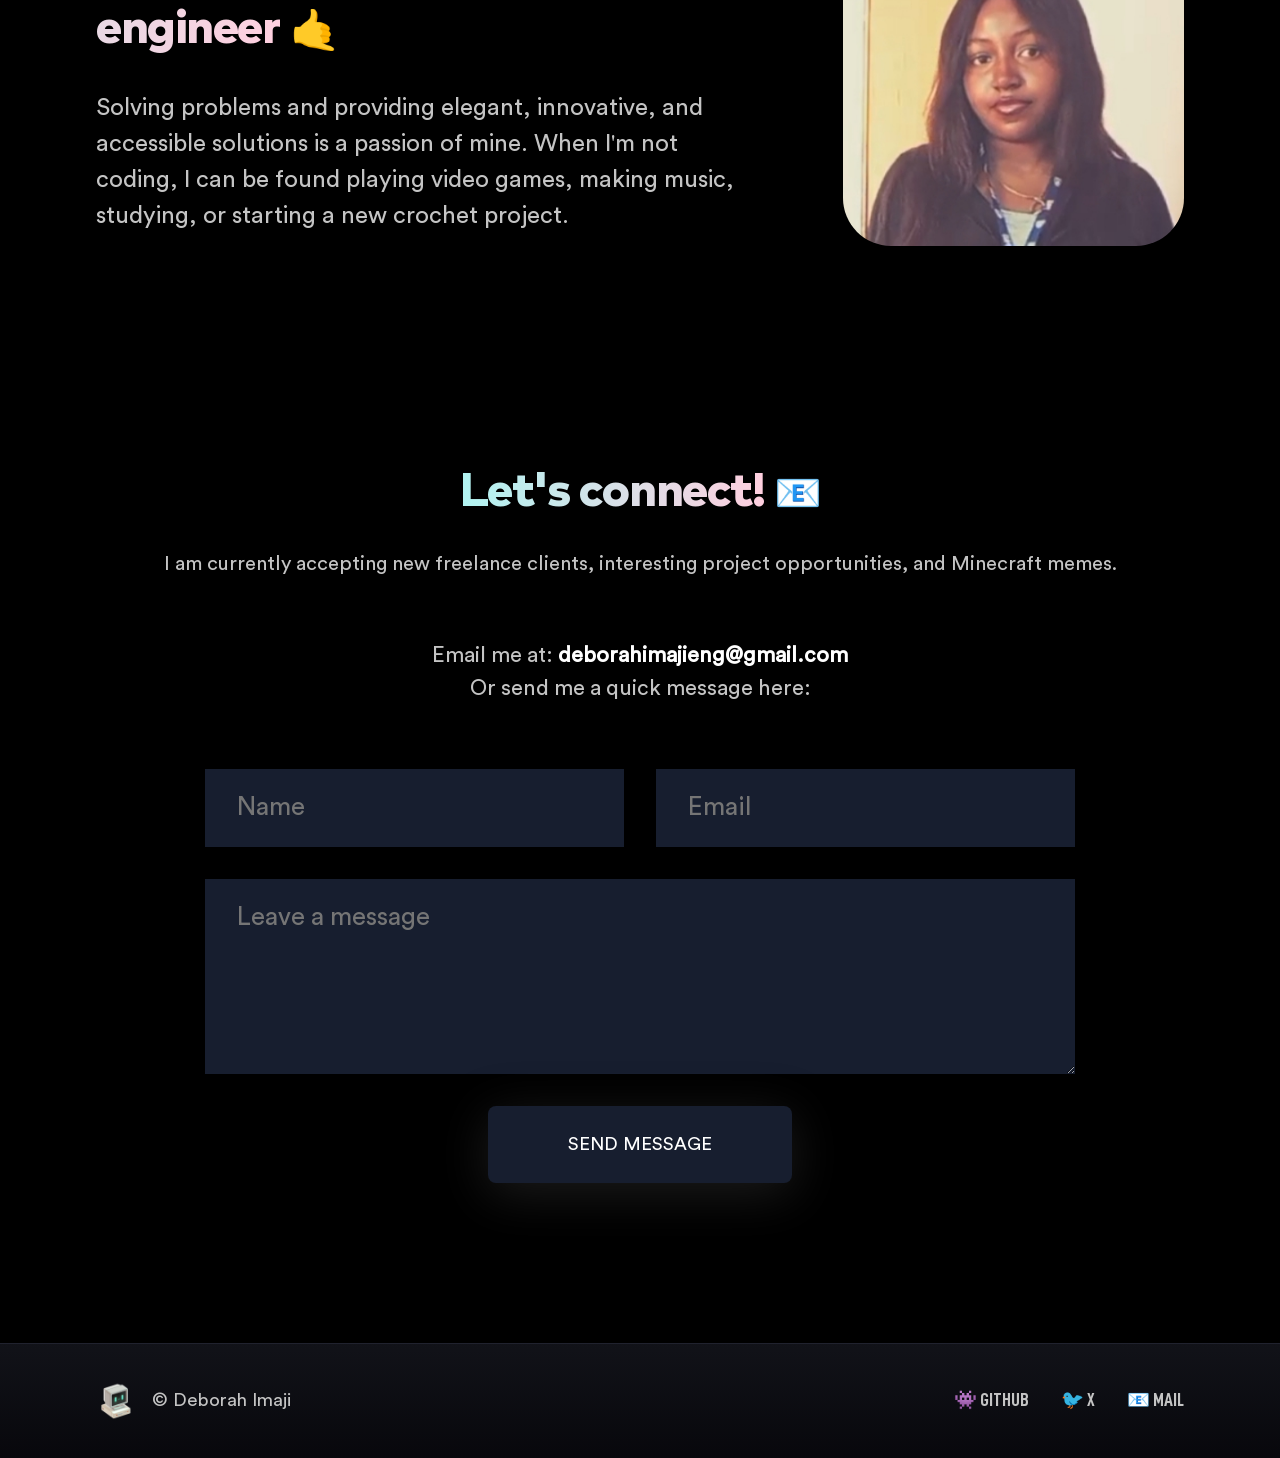
==== commit dc0700a6: "Built footer desktop" ====
--- a/app/index.html
+++ b/app/index.html
@@ -323,6 +323,20 @@
 
 <p class="form-status contact-p" aria-live="polite"></p>
     </section>
+
+
+    <!-- FOOTER -->
+    <footer class="footer">
+      <div class="footer-left">
+        <img src="assets/images/deborah-imaji-logo.png" alt="Deborah's computer logo">
+        <p>© Deborah Imaji</p>
+      </div>
+      <div class="footer-right">
+        <a target="_blank" href="https://github.com/DeborahImj">👾 GITHUB</a>
+          <a target="_blank" href="https://x.com/DeborahImajiEng">🐦 X</a>
+          <a target="_blank" href="mailto:deborahimajieng@gmail.com">📧 MAIL</a>
+      </div>
+    </footer>
     
 		<script type="text/javascript" src="js/main.js"></script>
 	</body>
--- a/app/css/style.css
+++ b/app/css/style.css
@@ -925,7 +925,7 @@
 
 /* CONTACT SECTION */
 .contact-section {
-  padding: 4rem 6rem 4rem 6rem;
+  padding: 4rem 6rem 6rem 6rem;
   text-align: center;
 }
 
@@ -980,6 +980,82 @@
   transform: scale(1.1);
 }
 
+@media screen and (max-width: 800px) {
+  .contact-section {
+    padding: 1rem 2rem 3rem 2rem;
+  }
+  .contact-section .section-paragraph {
+    font-size: 1.05rem;
+    width: 100%;
+  }
+  .contact-p {
+    font-size: 1.15rem;
+    margin: 3rem 0 2rem 0;
+  }
+  .contact-form {
+    gap: 1rem;
+    width: 100%;
+  }
+  .contact-form #name, .contact-form #email {
+    width: 100%;
+  }
+  .contact-form input, .contact-form textarea {
+    font-size: 1rem;
+    padding: 1rem 1rem;
+  }
+  .contact-form button {
+    font-size: 0.9rem;
+    padding: 1.25rem 0;
+    margin: 2rem 0 0 0;
+    width: 100%;
+  }
+}
+
+
+/* FOOTER */
+
+.footer {
+  align-items: center;
+  background: linear-gradient(180deg, rgba(35,37,49,0.5), rgba(15,15,24,0.5));
+  border-top: 0.025rem solid #20222E;
+  display: flex;
+  justify-content: space-between;
+  padding: 1.75rem 6rem;
+}
+
+.footer-left {
+  align-items: center;
+  display: flex;
+}
+
+.footer-left img {
+  margin: 0 1rem 0 0;
+  width: 2.5rem;
+}
+
+.footer-left p {
+  color: var(--color-gray);
+  font-size: 1.15rem;
+}
+
+.footer-right {
+  align-items: center;
+  display: flex;
+  gap: 2rem;
+  justify-content: flex-end;
+}
+
+.footer-right a {
+  color: var(--color-gray);
+  font-family: 'D-DIN Condensed', sans-serif;
+  font-size: 1.15rem;
+  transition: all 0.3s ease-in-out;
+}
+
+.footer-right a:hover {
+  color: var(--color-light-blue);
+}
+
 /******************************************
 /* ADDITIONAL STYLES
 /*******************************************/
